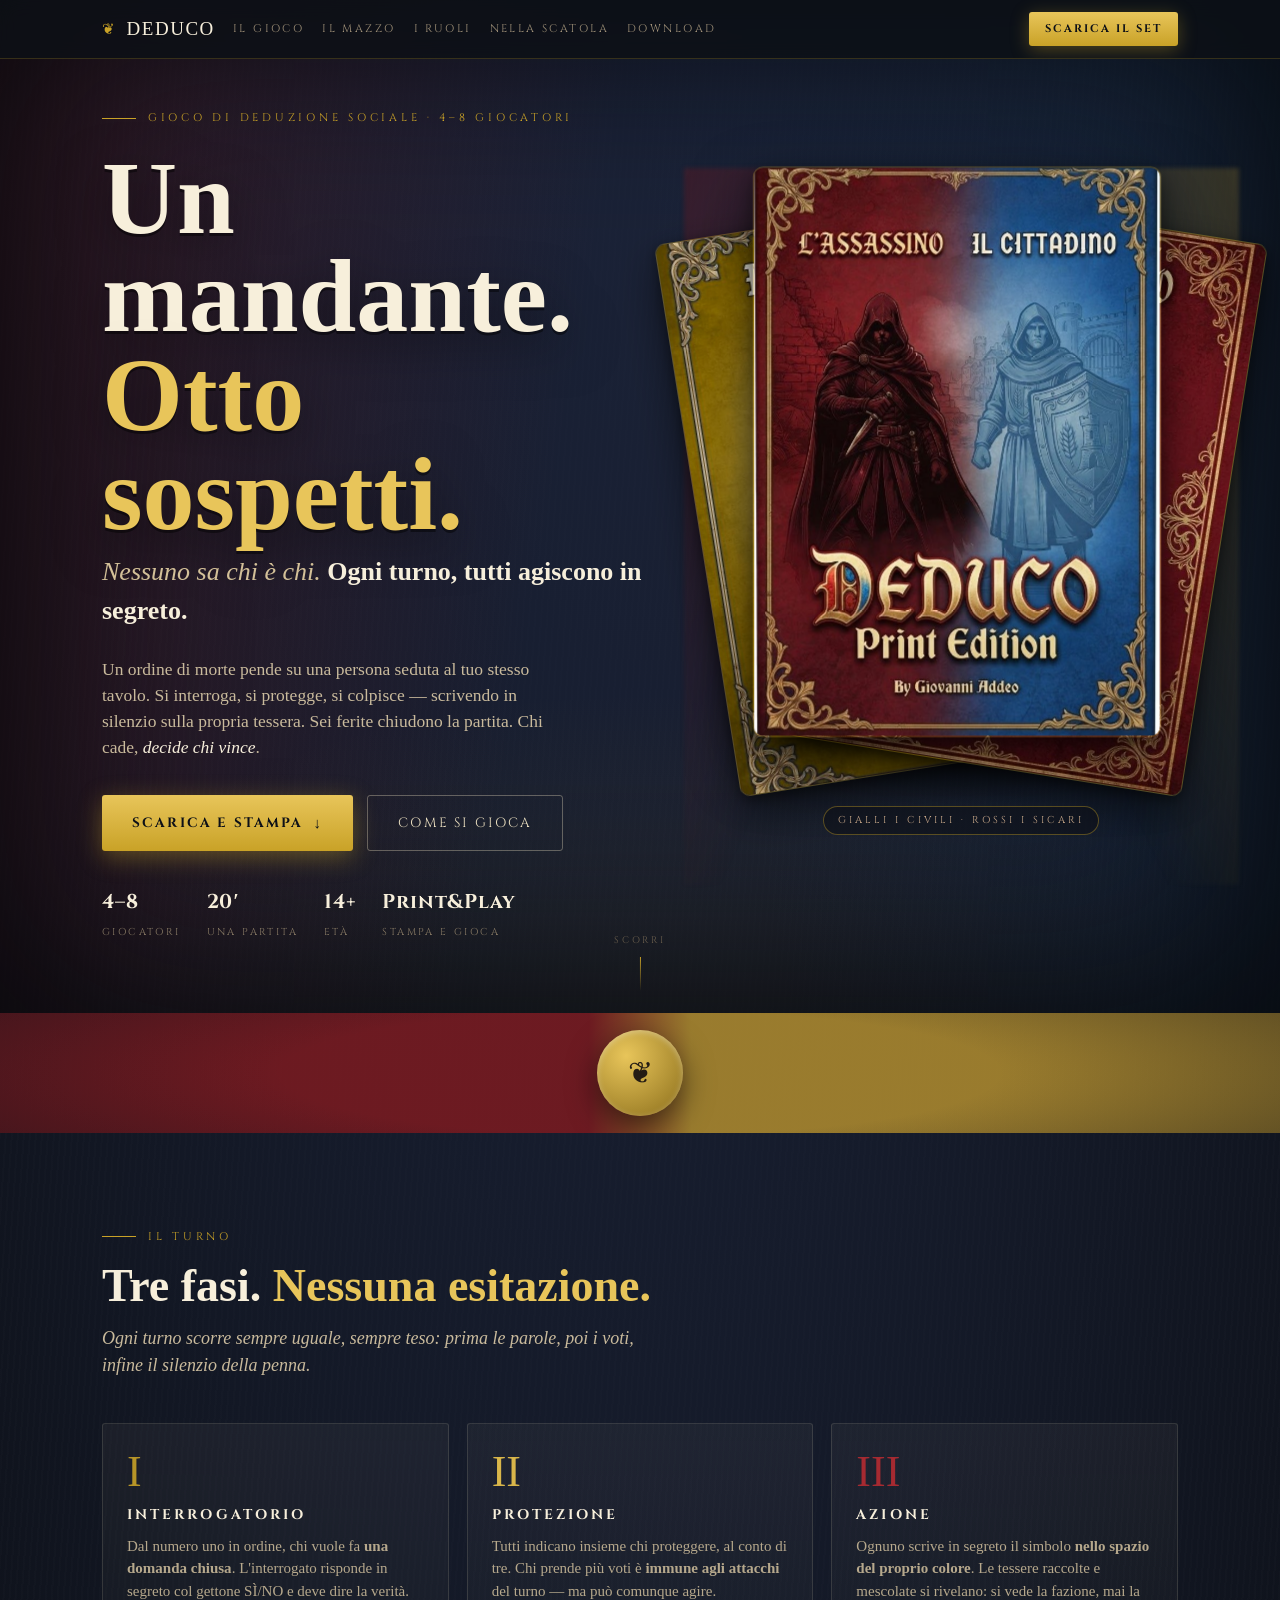
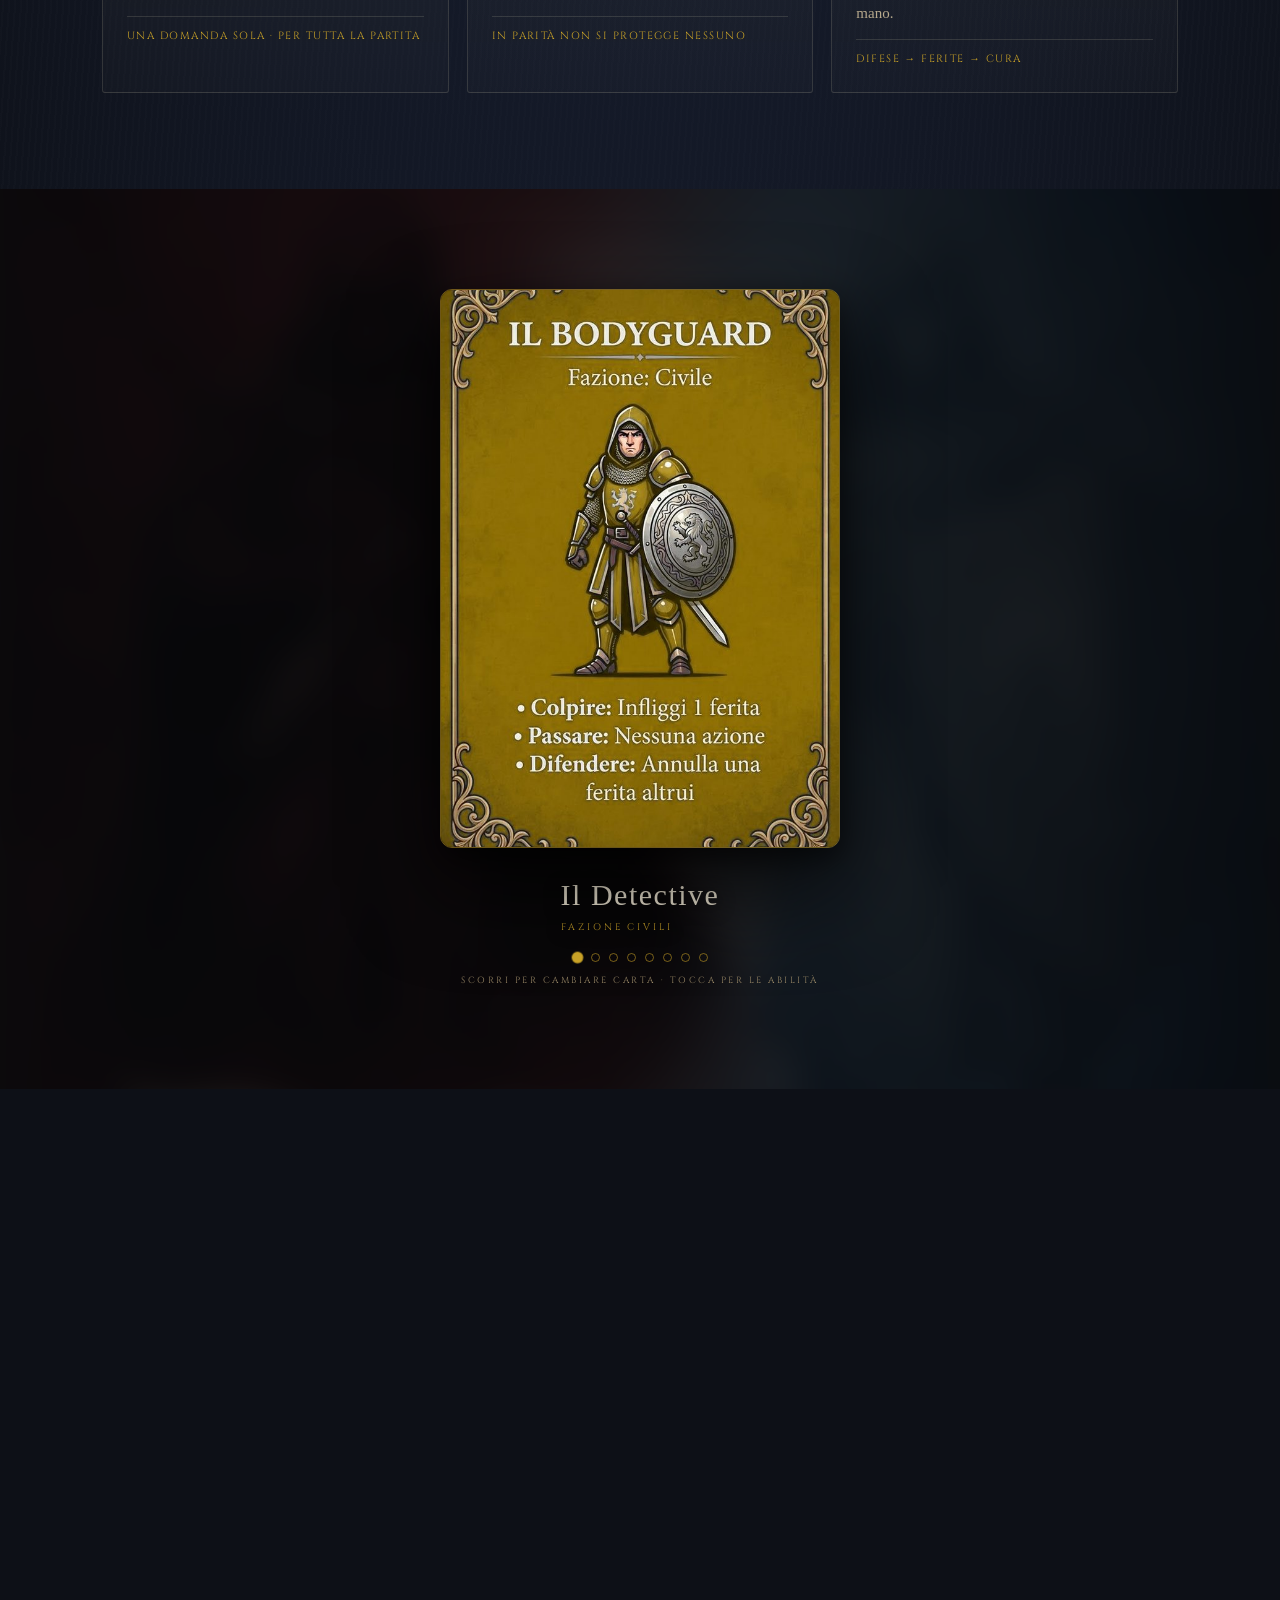
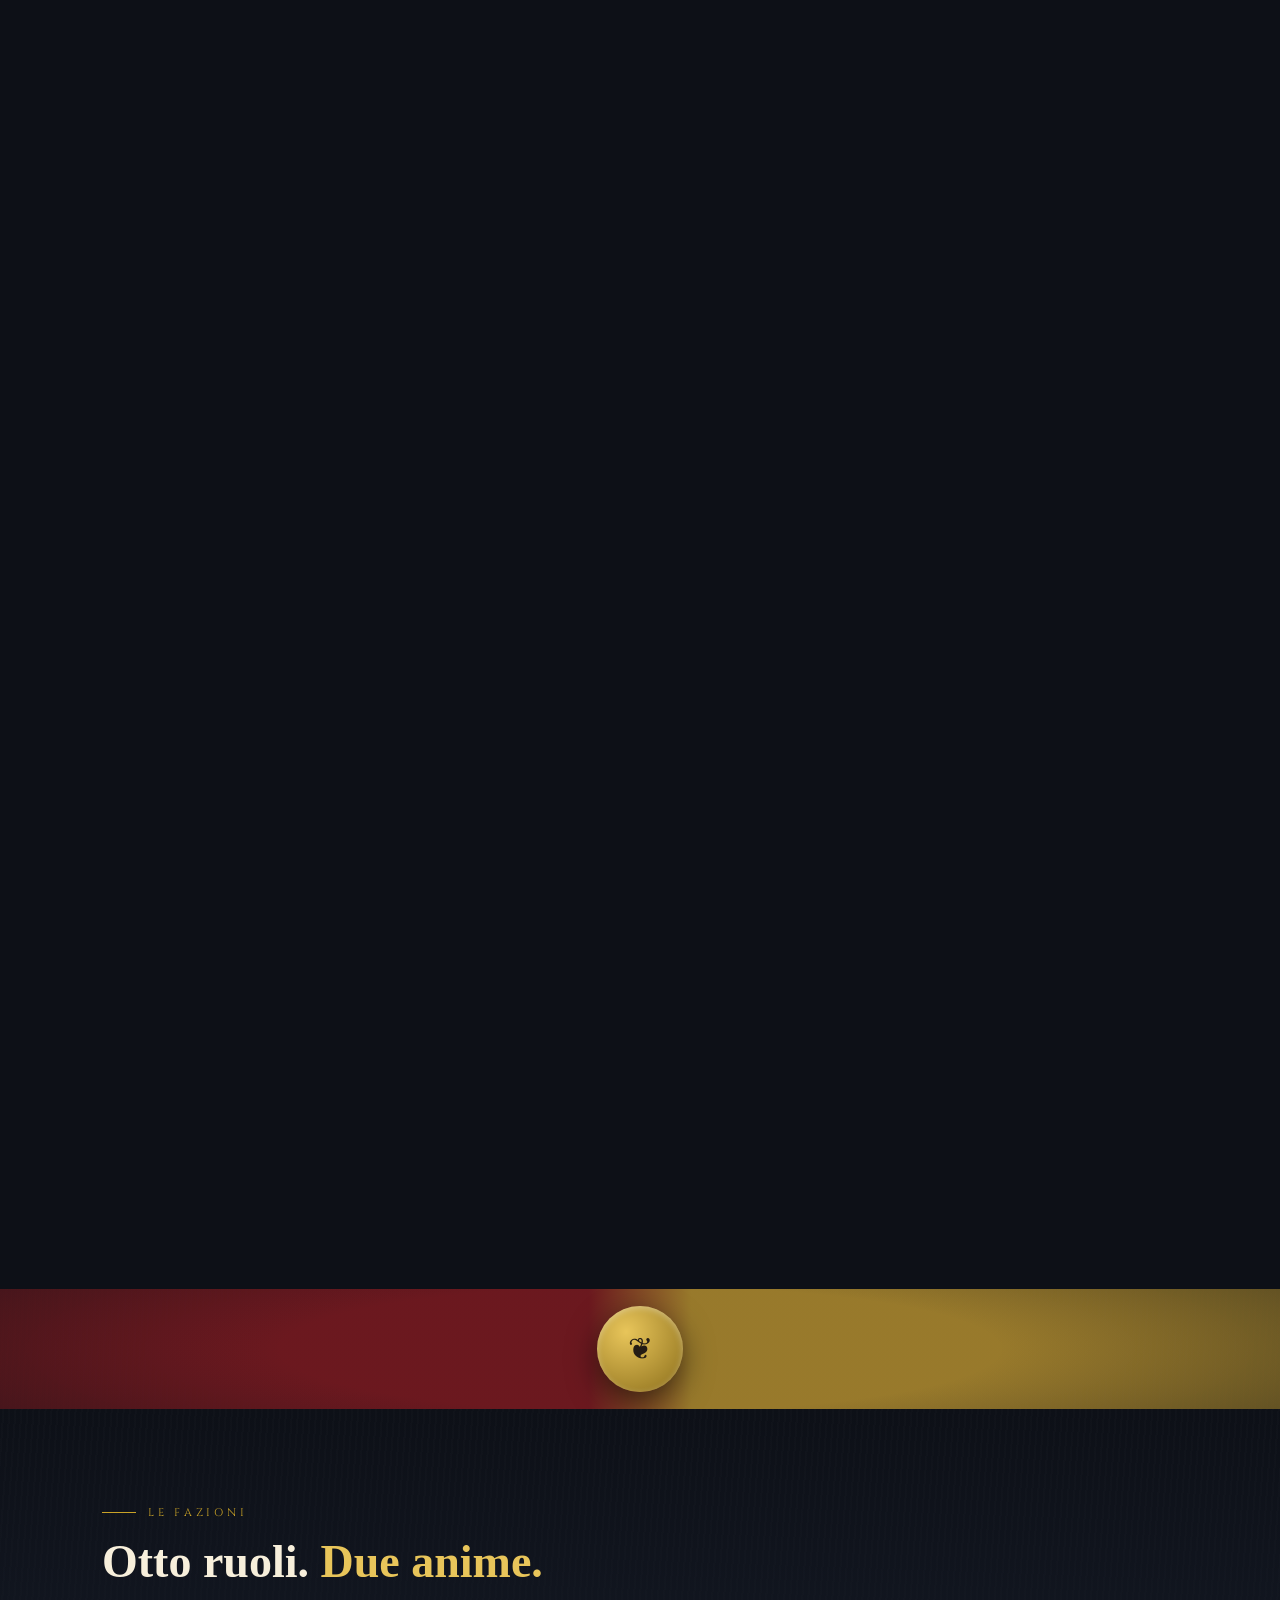
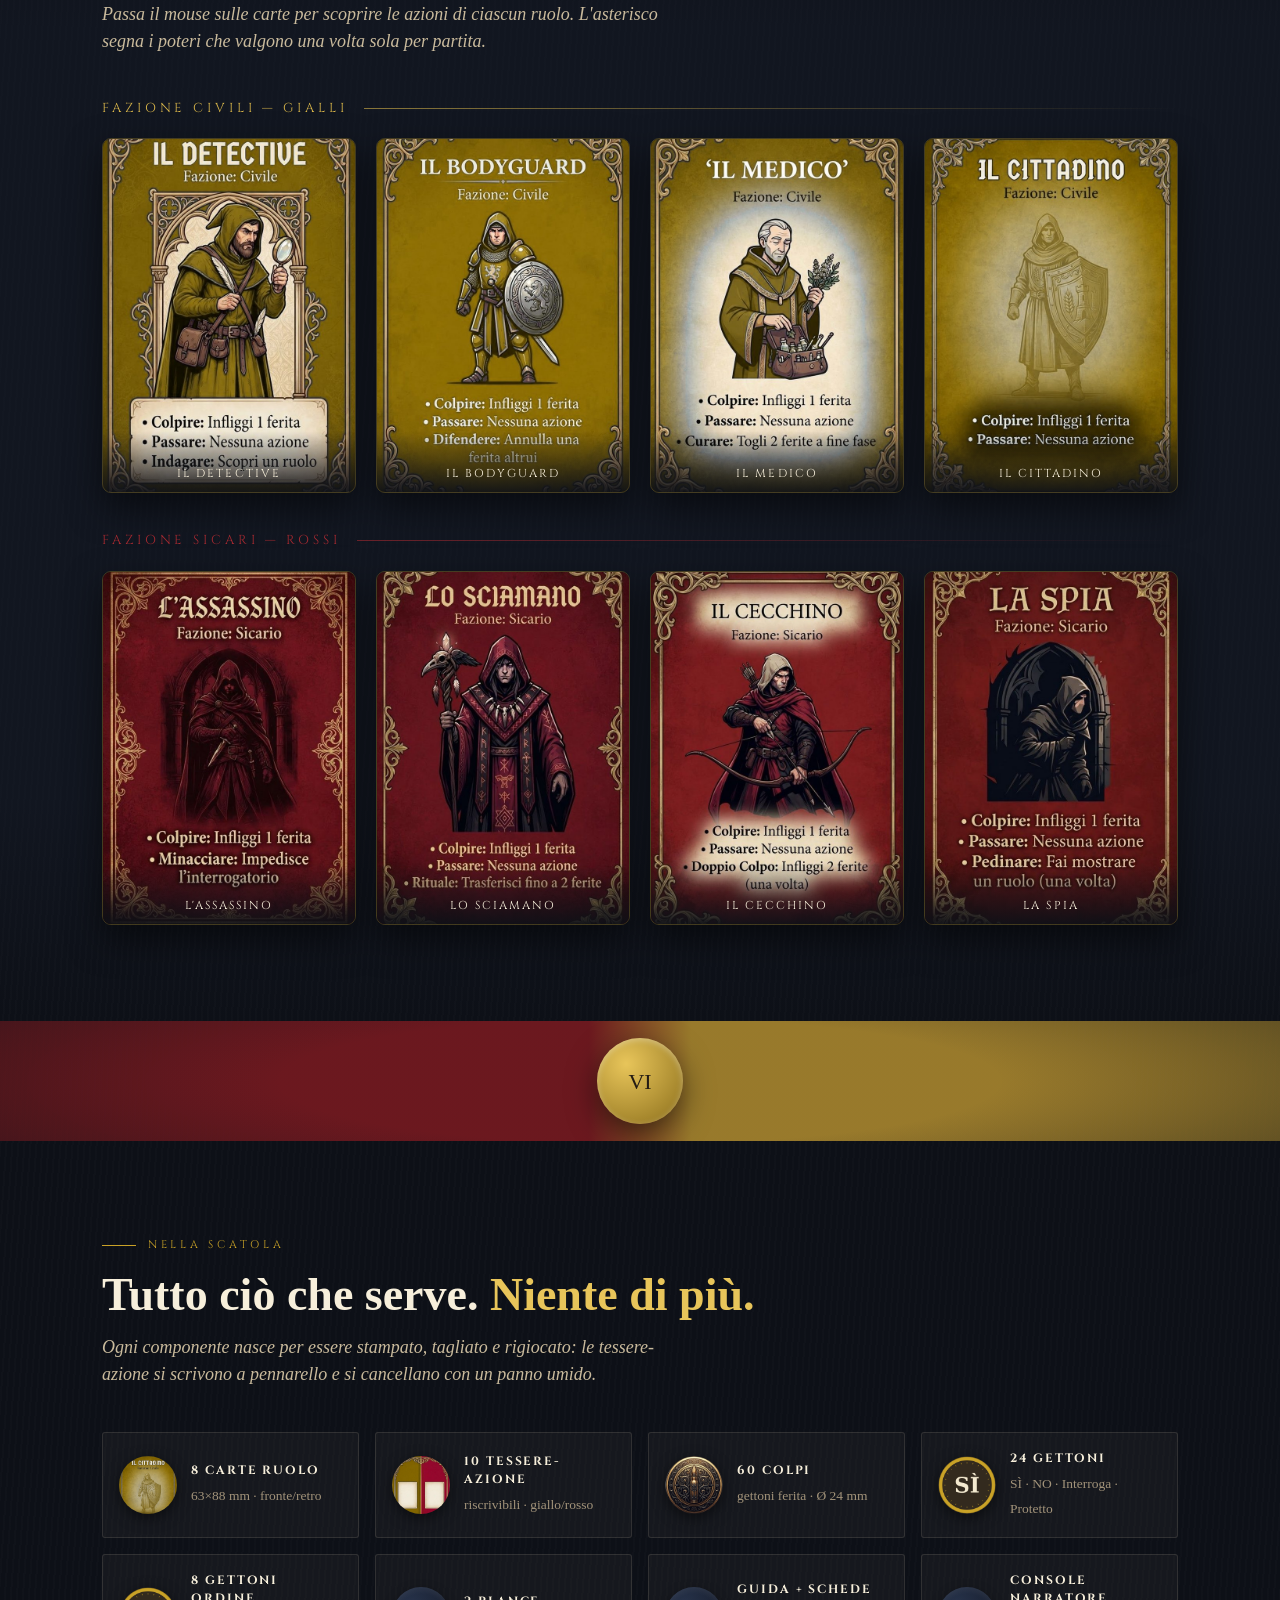
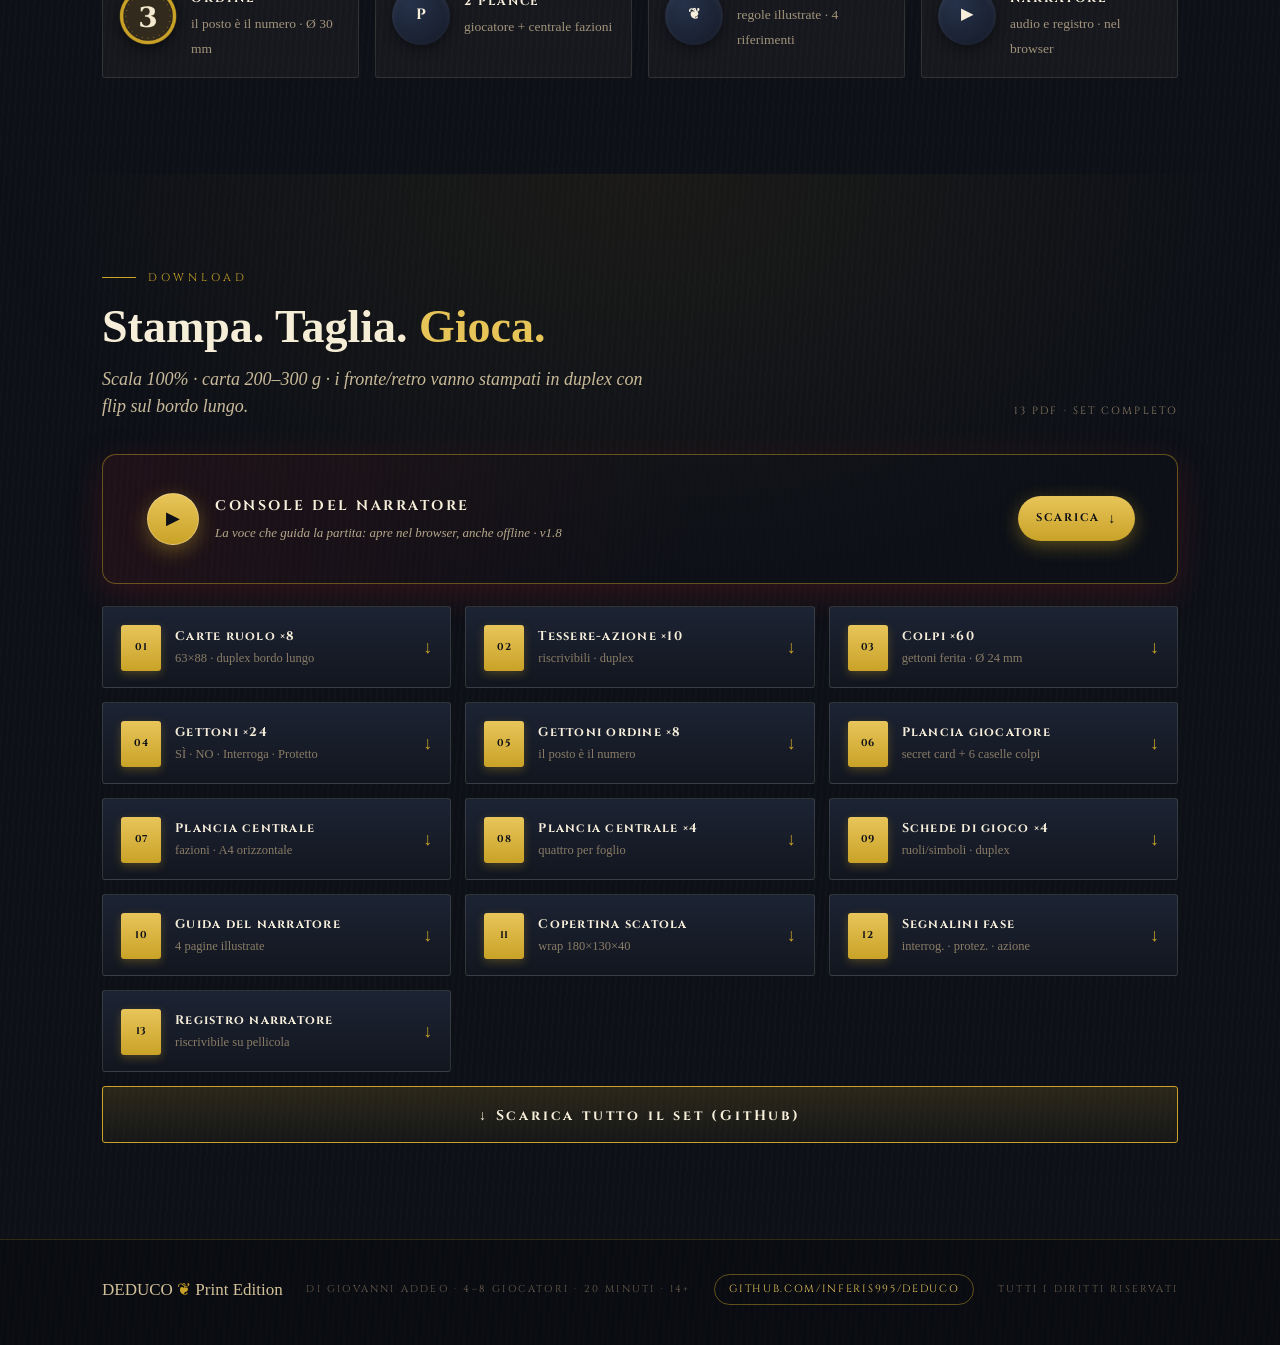
==== index.html @ bb7e4dda "Deploy: console download via ZIP" ====
<!DOCTYPE html>
<html lang="it">
<head>
<meta charset="utf-8">
<meta name="viewport" content="width=device-width, initial-scale=1, viewport-fit=cover">
<meta name="theme-color" content="#0D1017">
<title>DEDUCO — Un mandante. Otto sospetti. · Print &amp; Play</title>
<meta name="description" content="Gioco di deduzione sociale per 4–8 giocatori. Scarica, stampa, taglia, gioca. Print & Play completo: carte, gettoni, plance, guida e console del narratore.">
<link rel="preconnect" href="">

<style>
@import url('assets/fnt/fnt.css');

:root{
  --desk:#0D1017; --desk2:#161C29;
  --manila:#EBDFC0; --manila-hi:#F7EFDB; --manila-dim:#D3C098;
  --ink:#241C14; --ink-soft:#6A5B45;
  --gold:#C9A227; --gold-hi:#E8C55A; --gold-dim:#8a6d1a;
  --red:#A62A31; --red-dim:#761A20; --civ:#d9b64a; --civ-dim:#a8862e;
  --r:3px;
  --serif:"EB Garamond",Georgia,serif;
  --disp:"Cinzel Decorative",Georgia,serif;
  --caps:"Cinzel",Georgia,serif;
}
*{box-sizing:border-box;-webkit-tap-highlight-color:transparent}
html{scroll-behavior:smooth}
html,body{margin:0;padding:0}
body{
  background:
    radial-gradient(130% 90% at 50% -10%, #1E2740 0%, rgba(13,16,23,0) 60%),
    repeating-linear-gradient(94deg, rgba(255,255,255,.012) 0 2px, rgba(0,0,0,0) 2px 6px),
    var(--desk);
  color:var(--manila);
  font-family:var(--serif);
  font-size:17px; line-height:1.5;
  overflow-x:hidden;
}
.wrap{max-width:1120px;margin:0 auto;padding:0 22px}
::selection{background:var(--gold);color:#0a0a0a}

/* ============ TOP BAR ============ */
header{position:fixed;inset:0 0 auto 0;z-index:90;width:100%;overflow:hidden;background:rgba(13,16,23,.82);backdrop-filter:blur(10px);border-bottom:1px solid rgba(201,162,39,.22)}
.nav{display:flex;align-items:center;gap:18px;height:58px;max-width:1120px;margin:0 auto;padding:0 22px;flex-wrap:nowrap}
.logo{font-family:var(--disp);font-size:19px;color:var(--manila-hi);letter-spacing:.08em;display:flex;align-items:center;gap:10px}
.logo .fleur{color:var(--gold);font-size:15px}
.nav a{font-family:var(--caps);font-size:11px;letter-spacing:.22em;text-transform:uppercase;color:#A2937A;text-decoration:none;transition:color .2s}
.nav a:hover{color:var(--gold-hi)}
.nav .cta{margin-left:auto;flex:0 0 auto;white-space:nowrap;font-family:var(--caps);font-size:11px;letter-spacing:.18em;text-transform:uppercase;color:#0D1017;background:linear-gradient(180deg,var(--gold-hi),var(--gold));padding:9px 16px;border-radius:var(--r);text-decoration:none;font-weight:700;box-shadow:0 4px 18px rgba(201,162,39,.35);transition:transform .15s,box-shadow .2s}
.nav .cta:hover{transform:translateY(-1px);box-shadow:0 8px 26px rgba(201,162,39,.5)}
@media(max-width:760px){.nav a:not(.cta){display:none}}
@media(max-width:760px){
  .nav{gap:10px;padding:0 14px}
  .nav .logo{font-size:17px}
  .nav .cta{padding:8px 12px;font-size:10.5px;letter-spacing:.12em}
}
@media(max-width:520px){
  .wrap{padding:0 16px}
  .nav{padding:0 12px;gap:8px}
  section{padding:64px 0}
  .hero{padding-top:92px}
  .hero-meta{gap:18px}
  .comp-grid{gap:10px}
  .comp{padding:12px;gap:10px}
  .comp .ic{flex:0 0 46px;height:46px}
  .dl{padding:13px 12px;gap:10px}
  .dl .tag{flex-basis:34px;height:40px}
  .dl b{white-space:normal;font-size:11.5px}
  .fasi{gap:12px}
  .fase{padding:20px 18px}
  .cards{gap:10px}
  .pcard .nm{font-size:9.5px;letter-spacing:.12em;padding:26px 8px 8px}
  .fax{height:90px}
  .fax .seal{width:70px;height:70px;font-size:24px}
}

/* link mai viola/visti-diversi: uniformità totale */
a{-webkit-tap-highlight-color:transparent}
a:visited,a:active{color:inherit}
.btn:visited{color:#0D1017 !important}
.btn.gold:visited,.btn.gold:active{color:#0D1017 !important;background:linear-gradient(180deg,var(--gold),var(--gold-dim)) !important}
.btn.ghost:visited{color:var(--manila) !important}
.nav .cta:visited,.nav .cta:active{color:#0D1017 !important;background:linear-gradient(180deg,var(--gold-hi),var(--gold)) !important}
.btn:active{transform:translateY(1px) scale(.985)}
.dl:visited .tx b{color:var(--manila-hi)}
.dl-console-hero:visited .go{color:#0D1017 !important}
.dl-console-hero:active{transform:translateY(1px)}

/* ============ HERO ============ */
.hero{position:relative;min-height:100svh;display:grid;align-items:center;padding:110px 0 70px;overflow:hidden}
/* spartiacque rosso/blu come l'artwork */
.hero-bg{position:absolute;inset:0;z-index:0}
.hero-bg::before{content:"";position:absolute;inset:0;
  background:
    linear-gradient(100deg, rgba(118,26,32,.32) 0%, rgba(118,26,32,0) 44%),
    linear-gradient(260deg, rgba(27,58,92,.38) 0%, rgba(27,58,92,0) 46%),
    radial-gradient(90% 70% at 50% 110%, rgba(201,162,39,.10), rgba(0,0,0,0) 60%);}
/* vignetta pergamena bruciata */
.hero-bg::after{content:"";position:absolute;inset:0;box-shadow:inset 0 0 180px 40px rgba(5,7,10,.85)}
.hero-grid{position:relative;z-index:2;display:grid;grid-template-columns:1.15fr .85fr;gap:56px;align-items:center}
@media(max-width:900px){
  .hero-grid{grid-template-columns:1fr;gap:24px}
  /* mobile: carte IN CIMA con animazione d'ingresso, poi il testo pulito */
  .hero-art{order:-1;margin:-6px 0 6px;padding:0 16px}
  .hero-copy{order:0;text-align:left}
  .deck{width:min(250px,64vw);--fanA:9%;--rot:7deg}
  .kicker{margin-bottom:14px}
  h1{font-size:clamp(40px,11vw,60px);line-height:1.0;margin-bottom:10px}
  .hero-copy p.lead{font-size:15px;line-height:1.55;margin-bottom:18px;text-wrap:pretty}
  .hero-cta{gap:10px}
  .hero-cta .btn{padding:13px 18px;font-size:11.5px}
  .hero-meta{margin-top:18px;gap:10px}
  .hm{font-size:10px}
  .cap{margin-top:10px}
  .scroll-hint{display:none}
}

.kicker{font-family:var(--caps);font-size:11px;letter-spacing:.34em;text-transform:uppercase;color:var(--gold);display:flex;align-items:center;gap:12px;margin-bottom:22px}
.kicker::before{content:"";width:34px;height:1px;background:var(--gold)}
h1{font-family:var(--disp);font-weight:900;font-size:clamp(52px,8.5vw,104px);line-height:.95;margin:0 0 8px;color:var(--manila-hi);text-shadow:0 3px 0 rgba(0,0,0,.45), 0 14px 50px rgba(0,0,0,.5)}
h1 .dual{color:var(--gold-hi)}
.tagline{font-size:clamp(19px,2.4vw,26px);font-style:italic;color:var(--manila-dim);margin:0 0 26px}
.tagline b{color:var(--manila-hi);font-style:normal}
.hero-copy p.lead{font-size:17.5px;color:#C9BA9C;max-width:52ch;margin:0 0 34px}
.hero-copy p.lead em{color:var(--manila-hi)}

.hero-cta{display:flex;gap:14px;flex-wrap:wrap;align-items:center}
.btn{font-family:var(--caps);font-size:13.5px;letter-spacing:.16em;text-transform:uppercase;text-decoration:none;padding:17px 30px;border-radius:var(--r);display:inline-flex;align-items:center;gap:10px;transition:transform .15s,box-shadow .2s,background .2s}
.btn.gold{background:linear-gradient(180deg,var(--gold-hi),var(--gold));color:#0D1017;font-weight:700;box-shadow:0 6px 24px rgba(201,162,39,.4)}
.btn.gold:hover{transform:translateY(-2px);box-shadow:0 12px 34px rgba(201,162,39,.55)}
.btn.ghost{border:1px solid rgba(235,223,192,.35);color:var(--manila)}
.btn.ghost:hover{border-color:var(--gold);color:var(--gold-hi)}
.btn .ar{font-family:var(--serif);font-size:15px}

.hero-meta{display:flex;gap:26px;margin-top:36px;flex-wrap:wrap}
.hm{font-family:var(--caps)}
.hm b{display:block;font-size:20px;color:var(--manila-hi);letter-spacing:.04em}
.hm span{font-size:10px;letter-spacing:.24em;text-transform:uppercase;color:#8A7C66}

/* carta flottante hero */
.hero-art{position:relative;display:flex;flex-direction:column;align-items:center;justify-content:center}
.hero-art::before{content:"";position:absolute;inset:-8% -14%;
  background:
    linear-gradient(115deg, rgba(118,26,32,.34), transparent 42%),
    linear-gradient(245deg, rgba(168,134,46,.26), transparent 46%),
    radial-gradient(60% 55% at 50% 42%, rgba(201,162,39,.14), transparent 70%);
  filter:blur(2px);z-index:0}
/* ventaglio carte: spread ampio, tutte leggibili, ombre coerenti */
.deck{position:relative;width:min(400px,86vw);aspect-ratio:63/88;z-index:1;margin:0 auto;--fanA:16%;--rot:9deg}
.deck .card3d{position:absolute;top:0;left:0;width:100%;height:100%;border-radius:10px;overflow:hidden;border:1px solid rgba(201,162,39,.4);will-change:transform;
  box-shadow:0 18px 44px rgba(0,0,0,.55),0 4px 12px rgba(0,0,0,.4)}
.deck .card3d img{width:100%;height:100%;object-fit:cover;display:block}
/* tre carte sovrapposte con fan: la prima esce a sinistra, la terza a destra */
.deck{--fanA:16%;--rot:9deg}
.deck .c1{transform:rotate(calc(var(--rot)*-1)) translate(calc(var(--fanA)*-1),-3%);z-index:0}
.deck .c2{transform:rotate(var(--rot)) translate(var(--fanA),-3%);z-index:0}
.deck .c3{transform:translate(-1%,-8%) scale(1.02);z-index:3;box-shadow:0 26px 60px rgba(0,0,0,.6),0 8px 20px rgba(0,0,0,.45)}
.deck .glow{position:absolute;inset:-12%;z-index:1;background:radial-gradient(60% 50% at 50% 40%,rgba(201,162,39,.16),transparent 70%);pointer-events:none}
.cap{position:relative;z-index:4;font-family:var(--caps);font-size:10px;letter-spacing:.3em;text-transform:uppercase;color:#C9A98A;white-space:nowrap;text-align:center;margin-top:30px;background:rgba(13,16,23,.55);padding:6px 14px;border-radius:99px;border:1px solid rgba(201,162,39,.4)}
@media(max-width:900px){
  .cap{margin-top:16px;font-size:9px;letter-spacing:.2em;white-space:normal}
}
@media (prefers-reduced-motion: no-preference){
  /* ingresso cinematico: le carte si compongono */
  .deck .c1{animation:dealL .9s cubic-bezier(.2,.8,.25,1) both}
  .deck .c2{animation:dealR .9s cubic-bezier(.2,.8,.25,1) .12s both}
  .deck .c3{animation:dealC .9s cubic-bezier(.2,.8,.25,1) .24s both}
  @keyframes dealL{from{transform:rotate(-24deg) translate(-46%,6%) scale(.92);opacity:0}to{transform:rotate(calc(var(--rot)*-1)) translate(calc(var(--fanA)*-1),-3%);opacity:1}}
  @keyframes dealR{from{transform:rotate(24deg) translate(46%,6%) scale(.92);opacity:0}to{transform:rotate(var(--rot)) translate(var(--fanA),-3%);opacity:1}}
  @keyframes dealC{from{transform:translate(-16%,-20%) scale(.9);opacity:0}to{transform:translate(-1%,-8%) scale(1.02);opacity:1}}
  /* respiro lento e leggero del mazzo */
  .deck{animation:breathe 6.5s ease-in-out 1.2s infinite}
  @keyframes breathe{0%,100%{transform:translateY(0)}50%{transform:translateY(-7px)}}
  /* micro-parallasse al passaggio del mouse (desktop) */
  @media(hover:hover){
    .deck{transition:transform .3s ease}
    .hero-art:hover .deck{transform:translateY(-4px) rotate(-.6deg)}
  }
}
/* override mobile DOPO la base: fan più raccolto su schermi stretti */
@media(max-width:900px){
  .deck{width:min(230px,60vw)}
}

.scroll-hint{position:absolute;left:50%;bottom:22px;transform:translateX(-50%);z-index:3;font-family:var(--caps);font-size:9.5px;letter-spacing:.3em;text-transform:uppercase;color:#6B5F4E;display:flex;flex-direction:column;align-items:center;gap:8px;text-decoration:none}
@media(max-width:900px){.scroll-hint{display:none !important}}
.scroll-hint::after{content:"";width:1px;height:34px;background:linear-gradient(180deg,var(--gold),transparent);animation:drip 2.2s ease-in-out infinite}
@keyframes drip{0%{transform:scaleY(0);transform-origin:top}45%{transform:scaleY(1);transform-origin:top}55%{transform:scaleY(1);transform-origin:bottom}100%{transform:scaleY(0);transform-origin:bottom}}

/* ============ FASCE FRAZIONE (divider) ============ */
.fax{position:relative;height:120px;overflow:hidden;display:flex;align-items:center;justify-content:center}
.fax::before{content:"";position:absolute;inset:0;
  background:linear-gradient(90deg,var(--red-dim) 0%,var(--red-dim) 46%,var(--civ-dim) 54%,var(--civ-dim) 100%);opacity:.9}
.fax::after{content:"";position:absolute;inset:0;background:radial-gradient(70% 130% at 50% 50%,transparent 40%,rgba(13,16,23,.55) 100%)}
.fax .seal{position:relative;z-index:1;width:86px;height:86px;border-radius:50%;background:radial-gradient(circle at 34% 30%,#E8C55A,#8a6d1a);display:grid;place-items:center;box-shadow:0 10px 30px rgba(0,0,0,.55), inset 0 2px 6px rgba(255,255,255,.35);font-family:var(--disp);font-size:30px;color:#241C14}

/* ============ IL MAZZO — scroll film (sticky) ============ */
#mazzo{position:relative;isolation:isolate;background:var(--desk);overflow-x:clip}

/* COPERTINA in alto — cover del mazzo */
.mz-head{padding:120px 0 40px;background:
  radial-gradient(120% 90% at 50% 0, #1E2740 0%, rgba(13,16,23,0) 60%), var(--desk)}
.mz-headgrid{display:grid;grid-template-columns:1.2fr .8fr;gap:52px;align-items:center}
@media(max-width:900px){.mz-headgrid{grid-template-columns:1fr;gap:26px;padding-top:0}}
.mz-cover{position:relative;width:min(300px,66vw);margin:0 auto}
.mz-cover img{width:100%;display:block;border-radius:10px;border:1px solid rgba(201,162,39,.5);
  box-shadow:0 30px 70px rgba(0,0,0,.6),0 8px 20px rgba(0,0,0,.45)}
.mz-cover::after{content:"";position:absolute;inset:-10%;background:radial-gradient(60% 55% at 50% 45%,rgba(201,162,39,.16),transparent 70%);z-index:-1}
.mz-caplabel{position:absolute;left:50%;bottom:-30px;transform:translateX(-50%);
  font-family:var(--caps);font-size:9px;letter-spacing:.28em;text-transform:uppercase;color:#9b8a68;white-space:nowrap}

/* VISUALIZZATORE (stile Métiq): sezione alta ~300vh, sticky in testa si appiccica subito,
   le 8 carte scorrono in 200vh = niente scroll blu sprecato */
.mz-viewer{position:relative;height:300vh}
.dfsticky{position:sticky;top:0;height:100svh;display:flex;align-items:center;justify-content:center;overflow:hidden;
  background:var(--desk)}
/* sfondo copertina sfocato dietro le carte */
.df-bg{position:absolute;inset:0;z-index:0;background-image:url('assets/cover-trim.jpg');
  background-size:cover;background-position:center 42%;filter:saturate(.85) brightness(.5) blur(16px);
  transform:scale(1.12);will-change:transform;pointer-events:none}
.df-bg::after{content:"";position:absolute;inset:0;
  background:linear-gradient(90deg,rgba(13,16,23,.9),rgba(13,16,23,.55),rgba(13,16,23,.9))}
.dfgrid{position:relative;z-index:2;display:grid;place-items:center;width:100%}

/* carta GRANDE, proporzioni cinematiche */
.df-cardwrap{position:relative;display:flex;flex-direction:column;align-items:center;gap:18px}
.df-card{position:relative;width:min(400px,72vw);aspect-ratio:63/88;border-radius:12px;overflow:hidden;cursor:pointer;
  border:1px solid rgba(201,162,39,.5);box-shadow:0 40px 90px rgba(0,0,0,.7),0 10px 26px rgba(0,0,0,.5);
  transition:transform .35s cubic-bezier(.2,.8,.25,1);will-change:transform}
.df-card:active{transform:scale(.985)}
.df-card img{width:100%;height:100%;object-fit:cover;display:block}
.df-card .flip{position:absolute;inset:0;background:linear-gradient(180deg,rgba(13,16,23,.88),rgba(13,16,23,.96));
  display:flex;flex-direction:column;justify-content:center;align-items:center;gap:9px;padding:24px;text-align:center;
  opacity:0;transform:rotateY(12deg);transition:opacity .3s ease,transform .3s ease;pointer-events:none}
.df-card.aperta .flip{opacity:1;transform:none;pointer-events:auto}
.df-card .flip b{font-family:var(--caps);font-size:15px;letter-spacing:.2em;text-transform:uppercase;color:var(--manila-hi)}
.df-card .flip span{font-size:16px;color:#C9BA9C;max-width:32ch}
.df-card .flip code{font-family:ui-monospace,Menlo,monospace;font-size:14px;color:var(--gold-hi);background:rgba(201,162,39,.14);padding:2px 9px;border-radius:3px}
.df-card .flip .fx{margin-top:6px;font-family:var(--caps);font-size:9.5px;letter-spacing:.26em;text-transform:uppercase;color:#8A7C66}
.df-card .flip .fx2{font-style:italic;color:#B6A88C}

/* progress: nome + dots */
.df-info{display:flex;flex-direction:column;align-items:center;gap:12px;margin-top:6px}
.df-nome{font-family:var(--disp);font-size:clamp(23px,3vw,30px);color:var(--manila-hi);letter-spacing:.05em;min-height:1.3em;text-shadow:0 3px 18px rgba(0,0,0,.7)}
.df-nome small{display:block;font-family:var(--caps);font-size:9.5px;letter-spacing:.3em;text-transform:uppercase;color:var(--gold);margin-top:4px}
.df-dots{display:flex;gap:9px;justify-content:center;margin-top:6px}
.df-dots i{width:9px;height:9px;border-radius:50%;border:1px solid rgba(201,162,39,.6);transition:background .25s,transform .25s;cursor:pointer}
.df-dots i.on{background:var(--gold);transform:scale(1.3)}
.df-hint{font-family:var(--caps);font-size:9px;letter-spacing:.28em;text-transform:uppercase;color:#9b8a68}
@media(max-width:900px){.df-hint{display:none}}

/* cambio carta — dissolvenza morbida */
.df-card.swap{animation:cardIn .5s ease both}
@keyframes cardIn{from{opacity:.25;transform:translateY(10px) scale(.97)}to{opacity:1;transform:none}}
@media (prefers-reduced-motion: reduce){.df-card.swap{animation:none}}

/* ============ SEZIONI GENERICHE ============ */
section{padding:96px 0}
.eyebrow{font-family:var(--caps);font-size:11px;letter-spacing:.34em;text-transform:uppercase;color:var(--gold);display:flex;align-items:center;gap:12px;margin-bottom:16px}
.eyebrow::before{content:"";width:34px;height:1px;background:var(--gold)}
h2{font-family:var(--disp);font-weight:700;font-size:clamp(30px,4.4vw,46px);line-height:1.08;margin:0 0 14px;color:var(--manila-hi)}
h2 em{font-style:normal;color:var(--gold-hi)}
.sub{font-size:18px;color:#C9BA9C;max-width:62ch;margin:0 0 44px;font-style:italic}

/* ============ COME SI GIOCA (fasi) ============ */
.fasi{display:grid;grid-template-columns:repeat(3,1fr);gap:18px}
@media(max-width:860px){.fasi{grid-template-columns:1fr}}
.fase{position:relative;background:linear-gradient(180deg,rgba(235,223,192,.05),rgba(235,223,192,.02));border:1px solid rgba(235,223,192,.14);border-radius:var(--r);padding:26px 24px 24px;transition:transform .2s,border-color .2s}
.fase:hover{transform:translateY(-4px);border-color:rgba(201,162,39,.5)}
.fase .num{font-family:var(--disp);font-size:44px;color:rgba(201,162,39,.9);line-height:1;margin-bottom:10px}
.fase h3{font-family:var(--caps);font-size:14px;letter-spacing:.22em;text-transform:uppercase;color:var(--manila-hi);margin:0 0 10px}
.fase p{margin:0;font-size:15px;color:#B6A88C}
.fase .law{margin-top:14px;padding-top:12px;border-top:1px solid rgba(235,223,192,.14);font-family:var(--caps);font-size:10.5px;letter-spacing:.14em;text-transform:uppercase;color:var(--gold)}
.fase.red .num{color:var(--red)}
.fase.civ .num{color:var(--civ)}

/* ============ I RUOLI (galleria carte) ============ */
#ruoli{background:linear-gradient(180deg,transparent,rgba(22,28,41,.5) 18%,rgba(22,28,41,.5) 82%,transparent)}
.fac-line{display:flex;align-items:center;gap:16px;margin:38px 0 20px}
.fac-line .fn{font-family:var(--caps);font-size:13px;letter-spacing:.3em;text-transform:uppercase}
.fac-line.civili .fn{color:var(--civ)}
.fac-line.sicari .fn{color:var(--red)}
.fac-line::after{content:"";flex:1;height:1px;background:linear-gradient(90deg,currentColor,transparent)}
.fac-line.civili::after{background:linear-gradient(90deg,rgba(217,182,74,.6),transparent)}
.fac-line.sicari::after{background:linear-gradient(90deg,rgba(166,42,49,.6),transparent)}

.cards{display:grid;grid-template-columns:repeat(4,1fr);gap:20px}
@media(max-width:980px){.cards{grid-template-columns:repeat(2,1fr)}}
@media(max-width:520px){.cards{grid-template-columns:repeat(2,1fr);gap:12px}}
.pcard{position:relative;border-radius:9px;overflow:hidden;aspect-ratio:63/88;box-shadow:0 14px 34px rgba(0,0,0,.5);border:1px solid rgba(201,162,39,.28);transform-style:preserve-3d;transition:transform .25s ease,box-shadow .25s ease}
.pcard img{width:100%;height:100%;object-fit:cover;display:block;transition:transform .4s ease}
.pcard:hover{transform:translateY(-8px) rotate(-1.2deg) scale(1.02);box-shadow:0 26px 60px rgba(0,0,0,.65),0 0 0 1px var(--gold)}
.pcard:hover img{transform:scale(1.06)}
.pcard .nm{position:absolute;left:0;right:0;bottom:0;padding:34px 12px 10px;background:linear-gradient(180deg,transparent,rgba(13,16,23,.92));font-family:var(--caps);font-size:11.5px;letter-spacing:.18em;text-transform:uppercase;color:var(--manila-hi);text-align:center}
.pcard .acts{position:absolute;inset:0;background:rgba(13,16,23,.93);opacity:0;transition:opacity .25s;display:flex;flex-direction:column;justify-content:center;align-items:center;gap:6px;padding:14px;text-align:center}
.pcard:hover .acts,.pcard:focus-within .acts{opacity:1}
.pcard .acts b{font-family:var(--caps);font-size:12px;letter-spacing:.2em;color:var(--manila-hi)}
.pcard .acts span{font-size:13.5px;color:#B6A88C}
.pcard .acts code{font-family:ui-monospace,Menlo,monospace;font-size:12px;color:var(--gold-hi);background:rgba(201,162,39,.12);padding:1px 7px;border-radius:3px}

/* ============ COMPONENTI (tutti i pezzi) ============ */
.comp-grid{display:grid;grid-template-columns:repeat(4,1fr);gap:16px}
@media(max-width:980px){.comp-grid{grid-template-columns:repeat(2,1fr)}}
@media(max-width:520px){.comp-grid{grid-template-columns:1fr}}
.comp{display:flex;gap:14px;align-items:center;background:rgba(235,223,192,.04);border:1px solid rgba(235,223,192,.12);border-radius:var(--r);padding:16px}
.comp .ic{flex:0 0 58px;height:58px;border-radius:50%;background:radial-gradient(circle at 32% 28%,#26324a,#141926);display:grid;place-items:center;font-family:var(--caps);font-weight:700;color:var(--manila-hi);box-shadow:inset 0 2px 6px rgba(255,255,255,.08),0 4px 12px rgba(0,0,0,.4);font-size:15px}
.comp .ic.img{overflow:hidden;background:none;box-shadow:0 4px 14px rgba(0,0,0,.5)}
.comp .ic.img img{width:100%;height:100%;object-fit:cover}
.comp b{display:block;font-family:var(--caps);font-size:12px;letter-spacing:.16em;text-transform:uppercase;color:var(--manila-hi);margin-bottom:3px}
.comp span{font-size:13.5px;color:#A2937A}

/* ============ DOWNLOAD ============ */
#download{position:relative}
#download::before{content:"";position:absolute;inset:0;background:radial-gradient(80% 60% at 50% 0,rgba(201,162,39,.07),transparent 65%)}
.dl-hero{display:grid;grid-template-columns:1fr auto;gap:28px;align-items:end;margin-bottom:34px}
@media(max-width:760px){.dl-hero{grid-template-columns:1fr}}
.dl-note{font-family:var(--caps);font-size:10.5px;letter-spacing:.2em;text-transform:uppercase;color:#8A7C66;text-align:right}
@media(max-width:760px){.dl-note{text-align:left}}

/* console in evidenza */
.dl-console-hero{display:flex;align-items:center;gap:18px;background:linear-gradient(180deg,rgba(166,42,49,.28),rgba(118,26,32,.16));border:1.5px solid var(--red);border-radius:var(--r);padding:18px 22px;margin:0 0 22px;text-decoration:none;transition:transform .18s,box-shadow .25s,border-color .2s;box-shadow:0 10px 34px rgba(118,26,32,.35)}
.dl-console-hero:hover{transform:translateY(-3px);border-color:#c74a45;box-shadow:0 18px 48px rgba(118,26,32,.5)}
.dl-console-hero .playbtn{flex:0 0 58px;height:58px;border-radius:50%;display:grid;place-items:center;font-size:19px;color:#FBEDD8;background:radial-gradient(circle at 34% 28%,#c74a45,var(--red-dim));box-shadow:inset 0 2px 6px rgba(255,255,255,.25),0 6px 18px rgba(0,0,0,.5);border:1px solid rgba(251,237,216,.35)}
.dl-console-hero .tx{flex:1;min-width:0}
.dl-console-hero .tx b{display:block;font-family:var(--disp);font-size:19px;color:var(--manila-hi);letter-spacing:.04em}
.dl-console-hero .tx span{display:block;font-size:14px;color:#C9A98A;margin-top:3px;font-style:italic}
.dl-console-hero .go{flex:0 0 auto;font-family:var(--caps);font-size:12px;font-weight:700;letter-spacing:.18em;text-transform:uppercase;color:#0D1017;background:linear-gradient(180deg,var(--gold-hi),var(--gold));padding:12px 20px;border-radius:var(--r);display:inline-flex;align-items:center;gap:8px;box-shadow:0 5px 18px rgba(201,162,39,.4)}
.dl-console-hero .go .ar{font-family:var(--serif);font-size:14px}
@media(max-width:640px){
  .dl-console-hero{gap:12px;padding:14px}
  .dl-console-hero .playbtn{flex-basis:46px;height:46px;font-size:15px}
  .dl-console-hero .tx b{font-size:15.5px}
  .dl-console-hero .tx span{font-size:12px}
  .dl-console-hero .go{padding:10px 14px;font-size:10.5px}
}

.dl-grid{display:grid;grid-template-columns:repeat(3,1fr);gap:14px}
@media(max-width:980px){.dl-grid{grid-template-columns:repeat(2,1fr)}}
@media(max-width:620px){.dl-grid{grid-template-columns:1fr}}
.dl{position:relative;display:flex;align-items:center;gap:14px;background:linear-gradient(180deg,#1C2333,#12161F);border:1px solid rgba(235,223,192,.14);border-radius:var(--r);padding:16px 18px;text-decoration:none;transition:transform .15s,border-color .2s,box-shadow .2s}
.dl:hover{transform:translateY(-3px);border-color:var(--gold);box-shadow:0 14px 34px rgba(0,0,0,.5)}
.dl .tag{flex:0 0 40px;height:46px;display:grid;place-items:center;font-family:var(--caps);font-size:10px;font-weight:700;letter-spacing:.05em;color:#0D1017;background:linear-gradient(180deg,var(--gold-hi),var(--gold));border-radius:3px;box-shadow:0 3px 10px rgba(201,162,39,.3)}
.dl .tx{min-width:0}
.dl b{display:block;font-family:var(--caps);font-size:12.5px;letter-spacing:.1em;color:var(--manila-hi);white-space:nowrap;overflow:hidden;text-overflow:ellipsis}
.dl span{font-size:12.5px;color:#8A7C66;display:block;margin-top:2px}
.dl .dmar{margin-left:auto;color:var(--gold);font-size:18px;font-family:var(--serif);flex:0 0 auto}
.dl.total{grid-column:1/-1;justify-content:center;background:linear-gradient(180deg,rgba(201,162,39,.16),rgba(201,162,39,.05));border-color:var(--gold)}
.dl.total b{font-size:14px;letter-spacing:.2em}
.dl.console{border-color:rgba(166,42,49,.5)}
.dl.console .tag{background:linear-gradient(180deg,#c74a45,var(--red));color:#FBEDD8}

/* ============ FOOTER ============ */
footer{border-top:1px solid rgba(201,162,39,.2);padding:34px 0 40px;background:rgba(9,11,16,.6)}
.fgrid{display:flex;justify-content:space-between;align-items:center;gap:18px;flex-wrap:wrap}
.fbrand{font-family:var(--disp);font-size:17px;color:var(--manila-dim)}
.fbrand span{color:var(--gold)}
.fgit{font-family:var(--caps);font-size:10.5px;letter-spacing:.16em;text-transform:uppercase;color:var(--gold-hi);text-decoration:none;padding:7px 14px;border:1px solid rgba(201,162,39,.45);border-radius:99px;transition:background .2s,color .2s;white-space:nowrap}
.fgit:hover{background:rgba(201,162,39,.14);color:var(--manila-hi)}
.fmeta{font-family:var(--caps);font-size:10px;letter-spacing:.22em;text-transform:uppercase;color:#6B5F4E}

/* reveal on scroll */
.rv{opacity:0;transform:translateY(26px);transition:opacity .7s ease,transform .7s ease}
.rv.in{opacity:1;transform:none}
@media (prefers-reduced-motion: reduce){.rv{opacity:1;transform:none;transition:none}}
</style>
</head>
<body>

<header>
  <nav class="nav">
    <div class="logo"><span class="fleur">❦</span>DEDUCO</div>
    <a href="#gioco">Il gioco</a>
    <a href="#mazzo">Il mazzo</a>
    <a href="#ruoli">I ruoli</a>
    <a href="#scatola">Nella scatola</a>
    <a href="#download">Download</a>
    <a class="cta" href="#download">Scarica il set</a>
  </nav>
</header>

<!-- ============ HERO ============ -->
<section class="hero" id="top">
  <div class="hero-bg"></div>
  <div class="wrap hero-grid">
    <div class="hero-copy">
      <div class="kicker">Gioco di deduzione sociale · 4–8 giocatori</div>
      <h1>Un mandante.<br><span class="dual">Otto sospetti.</span></h1>
      <p class="tagline">Nessuno sa chi è chi. <b>Ogni turno, tutti agiscono in segreto.</b></p>
      <p class="lead">Un ordine di morte pende su una persona seduta al tuo stesso tavolo. Si interroga, si protegge, si colpisce — scrivendo in silenzio sulla propria tessera. Sei ferite chiudono la partita. Chi cade, <em>decide chi vince</em>.</p>
      <div class="hero-cta">
        <a class="btn gold" href="#download">Scarica e stampa <span class="ar">↓</span></a>
        <a class="btn ghost" href="#gioco">Come si gioca</a>
      </div>
      <div class="hero-meta">
        <div class="hm"><b>4–8</b><span>giocatori</span></div>
        <div class="hm"><b>20′</b><span>una partita</span></div>
        <div class="hm"><b>14+</b><span>età</span></div>
        <div class="hm"><b>Print&amp;Play</b><span>stampa e gioca</span></div>
      </div>
    </div>
    <div class="hero-art">
      <div class="deck">
        <div class="card3d c1"><img src="assets/cards/cittadino.jpg" alt="Il Cittadino" loading="eager"></div>
        <div class="card3d c2"><img src="assets/cards/assassino.jpg" alt="L'Assassino" loading="eager"></div>
        <div class="card3d c3"><img src="assets/cover-trim.jpg" alt="Copertina Deduco" loading="eager"></div>
        <div class="glow"></div>
      </div>
      <div class="cap">gialli i civili · rossi i sicari</div>
    </div>
  </div>
  <a class="scroll-hint" href="#gioco">scorri</a>
</section>

<div class="fax"><div class="seal">❦</div></div>

<!-- ============ COME SI GIOCA ============ -->
<section id="gioco">
  <div class="wrap">
    <div class="eyebrow rv">Il turno</div>
    <h2 class="rv">Tre fasi. <em>Nessuna esitazione.</em></h2>
    <p class="sub rv">Ogni turno scorre sempre uguale, sempre teso: prima le parole, poi i voti, infine il silenzio della penna.</p>
    <div class="fasi">
      <div class="fase rv">
        <div class="num">I</div>
        <h3>Interrogatorio</h3>
        <p>Dal numero uno in ordine, chi vuole fa <b>una domanda chiusa</b>. L'interrogato risponde in segreto col gettone SÌ/NO e deve dire la verità.</p>
        <div class="law">Una domanda sola · per tutta la partita</div>
      </div>
      <div class="fase civ rv">
        <div class="num">II</div>
        <h3>Protezione</h3>
        <p>Tutti indicano insieme chi proteggere, al conto di tre. Chi prende più voti è <b>immune agli attacchi</b> del turno — ma può comunque agire.</p>
        <div class="law">In parità non si protegge nessuno</div>
      </div>
      <div class="fase red rv">
        <div class="num">III</div>
        <h3>Azione</h3>
        <p>Ognuno scrive in segreto il simbolo <b>nello spazio del proprio colore</b>. Le tessere raccolte e mescolate si rivelano: si vede la fazione, mai la mano.</p>
        <div class="law">Difese → ferite → cura</div>
      </div>
    </div>
  </div>
</section>

<!-- ============ IL MAZZO (scroll film) ============ -->
<section id="mazzo" style="padding:0">
  <div class="mz-viewer" id="mzViewer">
    <div class="dfsticky">
      <div class="df-bg"></div>
      <div class="wrap dfgrid">
        <div class="df-cardwrap">
          <div class="df-card" id="dfCard" role="button" tabindex="0" aria-label="Carta corrente, tocca per le abilità">
            <img id="dfImg" src="assets/cards/detective.jpg" alt="">
            <div class="flip" id="dfFlip"></div>
          </div>
          <div class="df-info">
            <div class="df-nome" id="dfNome">Il Detective<small>fazione civili</small></div>
            <div class="df-dots" id="dfDots"></div>
            <div class="df-hint">scorri per cambiare carta · tocca per le abilità</div>
          </div>
        </div>
      </div>
    </div>
  </div>
</section>

<div class="fax"><div class="seal">❦</div></div>

<!-- ============ RUOLI ============ -->
<section id="ruoli">
  <div class="wrap">
    <div class="eyebrow rv">Le fazioni</div>
    <h2 class="rv">Otto ruoli. <em>Due anime.</em></h2>
    <p class="sub rv">Passa il mouse sulle carte per scoprire le azioni di ciascun ruolo. L'asterisco segna i poteri che valgono una volta sola per partita.</p>

    <div class="fac-line civili rv"><span class="fn">Fazione Civili — gialli</span></div>
    <div class="cards">
<div class="pcard rv" tabindex="0"><img src="assets/cards/detective.jpg" alt="Il Detective" loading="lazy"><div class="nm">Il Detective</div>
        <div class="acts"><b>Il Detective</b><span>Colpire · Passare · <b>Indagare*</b></span><code>3→1</code><span>Un giocatore mostra il ruolo a un altro</span></div></div>
      <div class="pcard rv" tabindex="0"><img src="assets/cards/bodyguard.jpg" alt="Il Bodyguard" loading="lazy"><div class="nm">Il Bodyguard</div>
        <div class="acts"><b>Il Bodyguard</b><span>Colpire · Passare · <b>Difendere</b></span><code>(1) (2)</code><span>Annulla una ferita al bersaglio, mai su di sé</span></div></div>
      <div class="pcard rv" tabindex="0"><img src="assets/cards/medico.jpg" alt="Il Medico" loading="lazy"><div class="nm">Il Medico</div>
        <div class="acts"><b>Il Medico</b><span>Colpire · Passare · <b>Curare*</b></span><code>1–– 2––</code><span>Toglie 2 ferite, a fine fase</span></div></div>
      <div class="pcard rv" tabindex="0"><img src="assets/cards/cittadino.jpg" alt="Il Cittadino" loading="lazy"><div class="nm">Il Cittadino</div>
        <div class="acts"><b>Il Cittadino</b><span>Colpire · Passare</span><code>X</code><span>La sua caduta dà la vittoria ai sicari</span></div></div>
      </div>

    <div class="fac-line sicari rv"><span class="fn">Fazione Sicari — rossi</span></div>
    <div class="cards">
<div class="pcard rv" tabindex="0"><img src="assets/cards/assassino.jpg" alt="L'Assassino" loading="lazy"><div class="nm">L'Assassino</div>
        <div class="acts"><b>L'Assassino</b><span>Colpire · <b>Minacciare*</b></span><code>#</code><span>L'unico senza Passare: colpisce ogni turno</span></div></div>
      <div class="pcard rv" tabindex="0"><img src="assets/cards/sciamano.jpg" alt="Lo Sciamano" loading="lazy"><div class="nm">Lo Sciamano</div>
        <div class="acts"><b>Lo Sciamano</b><span>Colpire · Passare · <b>Rituale*</b></span><code>2&gt;1</code><span>Trasferisce ferite da un giocatore a un altro</span></div></div>
      <div class="pcard rv" tabindex="0"><img src="assets/cards/cecchino.jpg" alt="Il Cecchino" loading="lazy"><div class="nm">Il Cecchino</div>
        <div class="acts"><b>Il Cecchino</b><span>Colpire · Passare · <b>Doppio Colpo*</b></span><code>1++ 2++</code><span>Due ferite in un colpo solo</span></div></div>
      <div class="pcard rv" tabindex="0"><img src="assets/cards/spia.jpg" alt="La Spia" loading="lazy"><div class="nm">La Spia</div>
        <div class="acts"><b>La Spia</b><span>Colpire · Passare · <b>Pedinare*</b></span><code>2→5</code><span>Svela il ruolo di un altro giocatore</span></div></div>
    </div>
  </div>
</section>

<div class="fax"><div class="seal" style="font-size:22px">VI</div></div>

<!-- ============ NELLA SCATOLA ============ -->
<section id="scatola">
  <div class="wrap">
    <div class="eyebrow rv">Nella scatola</div>
    <h2 class="rv">Tutto ciò che serve. <em>Niente di più.</em></h2>
    <p class="sub rv">Ogni componente nasce per essere stampato, tagliato e rigiocato: le tessere-azione si scrivono a pennarello e si cancellano con un panno umido.</p>
    <div class="comp-grid">
      <div class="comp rv"><div class="ic img"><img src="assets/cards/cittadino.jpg" alt=""></div><div><b>8 carte ruolo</b><span>63×88 mm · fronte/retro</span></div></div>
      <div class="comp rv"><div class="ic img"><img src="assets/cards/tessera.jpg" alt=""></div><div><b>10 tessere-azione</b><span>riscrivibili · giallo/rosso</span></div></div>
      <div class="comp rv"><div class="ic img"><img src="assets/tok/colpo.png" alt=""></div><div><b>60 colpi</b><span>gettoni ferita · Ø 24 mm</span></div></div>
      <div class="comp rv"><div class="ic img"><img src="assets/tok/token-si.png" alt=""></div><div><b>24 gettoni</b><span>SÌ · NO · Interroga · Protetto</span></div></div>
      <div class="comp rv"><div class="ic img"><img src="assets/tok/token-num-3.png" alt=""></div><div><b>8 gettoni ordine</b><span>il posto è il numero · Ø 30 mm</span></div></div>
      <div class="comp rv"><div class="ic">P</div><div><b>2 plance</b><span>giocatore + centrale fazioni</span></div></div>
      <div class="comp rv"><div class="ic">❦</div><div><b>Guida + schede</b><span>regole illustrate · 4 riferimenti</span></div></div>
      <div class="comp rv"><div class="ic">▶</div><div><b>Console narratore</b><span>audio e registro · nel browser</span></div></div>
    </div>
  </div>
</section>

<!-- ============ DOWNLOAD ============ -->
<section id="download">
  <div class="wrap">
    <div class="dl-hero">
      <div>
        <div class="eyebrow rv">Download</div>
        <h2 class="rv">Stampa. Taglia. <em>Gioca.</em></h2>
        <p class="sub rv" style="margin-bottom:0">Scala 100% · carta 200–300 g · i fronte/retro vanno stampati in duplex con flip sul bordo lungo.</p>
      </div>
      <div class="dl-note rv">13 PDF · set completo</div>
    </div>

    <!-- CONSOLE IN EVIDENZA -->
    <div class="dl-console-hero rv">
      <a class="con-play" href="pdf/Deduco-console.html" target="_blank" rel="noopener" aria-label="Apri la console del narratore">
        <span class="playbtn">▶</span>
        <span class="tx">
          <b>Console del narratore</b>
          <span>La voce che guida la partita: apre nel browser, anche offline · v1.8</span>
        </span>
      </a>
      <a class="go" href="pdf/Deduco-console.zip" download>Scarica<span class="ar">↓</span></a>
    </div>
    <style>
      .dl-console-hero{border:1px solid rgba(201,162,39,.45);border-radius:14px;background:linear-gradient(90deg,rgba(118,26,32,.18),rgba(13,16,23,.6) 55%);display:flex;align-items:stretch;gap:0;margin:0 0 22px;overflow:hidden}
      .dl-console-hero .con-play{display:flex;align-items:center;gap:16px;padding:20px 22px;flex:1;text-decoration:none;min-width:0}
      .dl-console-hero .playbtn{width:52px;height:52px;flex:0 0 auto;border-radius:50%;background:linear-gradient(180deg,var(--gold-hi),var(--gold));display:grid;place-items:center;font-size:18px;color:#0D1017;box-shadow:0 6px 20px rgba(201,162,39,.4)}
      .dl-console-hero .tx{display:flex;flex-direction:column;gap:5px;min-width:0}
      .dl-console-hero .tx b{font-family:var(--caps);font-size:14px;letter-spacing:.18em;text-transform:uppercase;color:var(--manila-hi)}
      .dl-console-hero .tx span{font-size:13px;color:#B6A88C;line-height:1.4}
      .dl-console-hero .go{flex:0 0 auto;align-self:center;margin-right:20px;font-family:var(--caps);font-size:11px;letter-spacing:.16em;text-transform:uppercase;color:#0D1017;background:linear-gradient(180deg,var(--gold-hi),var(--gold));padding:12px 18px;border-radius:99px;text-decoration:none;font-weight:700;white-space:nowrap}
      .dl-console-hero .go:visited{color:#0D1017 !important}
      @media(max-width:520px){
        .dl-console-hero{flex-direction:column;align-items:stretch}
        .dl-console-hero .con-play{padding:16px 16px 12px}
        .dl-console-hero .go{align-self:flex-start;margin:0 16px 16px;padding:11px 20px}
      }
    </style>

    <div class="dl-grid">
      <a class="dl rv" href="pdf/01-carte-ruolo.pdf" download><span class="tag">01</span><span class="tx"><b>Carte ruolo ×8</b><span>63×88 · duplex bordo lungo</span></span><span class="dmar">↓</span></a>
      <a class="dl rv" href="pdf/02-tessere-azione.pdf" download><span class="tag">02</span><span class="tx"><b>Tessere-azione ×10</b><span>riscrivibili · duplex</span></span><span class="dmar">↓</span></a>
      <a class="dl rv" href="pdf/03-colpi-ferite.pdf" download><span class="tag">03</span><span class="tx"><b>Colpi ×60</b><span>gettoni ferita · Ø 24 mm</span></span><span class="dmar">↓</span></a>
      <a class="dl rv" href="pdf/04-gettoni-si-no-interroga-protetto.pdf" download><span class="tag">04</span><span class="tx"><b>Gettoni ×24</b><span>SÌ · NO · Interroga · Protetto</span></span><span class="dmar">↓</span></a>
      <a class="dl rv" href="pdf/05-gettoni-ordine.pdf" download><span class="tag">05</span><span class="tx"><b>Gettoni ordine ×8</b><span>il posto è il numero</span></span><span class="dmar">↓</span></a>
      <a class="dl rv" href="pdf/06-plancia-giocatore.pdf" download><span class="tag">06</span><span class="tx"><b>Plancia giocatore</b><span>secret card + 6 caselle colpi</span></span><span class="dmar">↓</span></a>
      <a class="dl rv" href="pdf/07-plancia-centrale.pdf" download><span class="tag">07</span><span class="tx"><b>Plancia centrale</b><span>fazioni · A4 orizzontale</span></span><span class="dmar">↓</span></a>
      <a class="dl rv" href="pdf/08-plancia-centrale-x4.pdf" download><span class="tag">08</span><span class="tx"><b>Plancia centrale ×4</b><span>quattro per foglio</span></span><span class="dmar">↓</span></a>
      <a class="dl rv" href="pdf/09-schede-ruoli-simboli.pdf" download><span class="tag">09</span><span class="tx"><b>Schede di gioco ×4</b><span>ruoli/simboli · duplex</span></span><span class="dmar">↓</span></a>
      <a class="dl rv" href="pdf/10-guida-narratore.pdf" download><span class="tag">10</span><span class="tx"><b>Guida del narratore</b><span>4 pagine illustrate</span></span><span class="dmar">↓</span></a>
      <a class="dl rv" href="pdf/11-scatola-copertina.pdf" download><span class="tag">11</span><span class="tx"><b>Copertina scatola</b><span>wrap 180×130×40</span></span><span class="dmar">↓</span></a>
      <a class="dl rv" href="pdf/12-fasi-segnalini.pdf" download><span class="tag">12</span><span class="tx"><b>Segnalini fase</b><span>interrog. · protez. · azione</span></span><span class="dmar">↓</span></a>
      <a class="dl rv" href="pdf/13-registro-narratore.pdf" download><span class="tag">13</span><span class="tx"><b>Registro narratore</b><span>riscrivibile su pellicola</span></span><span class="dmar">↓</span></a>
      <a class="dl total rv" href="https://github.com/inferis995/deduco/archive/refs/heads/main.zip" download><span class="tx" style="text-align:center"><b>↓  Scarica tutto il set (GitHub)</b></span></a>
    </div>
  </div>
</section>

<footer>
  <div class="wrap fgrid">
    <div class="fbrand">DEDUCO <span>❦</span> Print Edition</div>
    <div class="fmeta">di Giovanni Addeo · 4–8 giocatori · 20 minuti · 14+</div>
    <a class="fgit" target="_blank" rel="noopener" href="https://github.com/inferis995/deduco">github.com/inferis995/deduco</a>
    <div class="fmeta">Tutti i diritti riservati</div>
  </div>
</footer>

<script>
// reveal on scroll
const io = new IntersectionObserver(es=>{
  es.forEach(e=>{ if(e.isIntersecting){ e.target.classList.add('in'); io.unobserve(e.target); } });
},{threshold:.12, rootMargin:"0px 0px -40px 0px"});
document.querySelectorAll('.rv').forEach(el=>io.observe(el));
// header shadow on scroll
const hd = document.querySelector('header');
addEventListener('scroll',()=>{ hd.style.boxShadow = scrollY>40 ? '0 10px 30px rgba(0,0,0,.5)' : 'none'; },{passive:true});

// ============ IL MAZZO — scroll film ============
(()=>{
  const MAZZO=[
    {img:"detective", nome:"Il Detective",  fz:"fazione civili",  az:"Colpire · Passare · Indagare*", sym:"3→1",    fx:"Un giocatore mostra il ruolo a un altro"},
    {img:"bodyguard", nome:"Il Bodyguard",  fz:"fazione civili",  az:"Colpire · Passare · Difendere",  sym:"(1) (2)",fx:"Annulla una ferita al bersaglio, mai su di sé"},
    {img:"medico",    nome:"Il Medico",     fz:"fazione civili",  az:"Colpire · Passare · Curare*",    sym:"1–– 2––",fx:"Toglie 2 ferite, a fine fase"},
    {img:"cittadino", nome:"Il Cittadino",  fz:"fazione civili",  az:"Colpire · Passare",              sym:"X",       fx:"La sua caduta dà la vittoria ai sicari"},
    {img:"assassino", nome:"L'Assassino",   fz:"fazione sicari",  az:"Colpire · Minacciare*",          sym:"#",       fx:"L'unico senza Passare: colpisce ogni turno"},
    {img:"sciamano",  nome:"Lo Sciamano",   fz:"fazione sicari",  az:"Colpire · Passare · Rituale*",   sym:"2>1",     fx:"Trasferisce ferite da un giocatore a un altro"},
    {img:"cecchino",  nome:"Il Cecchino",   fz:"fazione sicari",  az:"Colpire · Passare · Doppio Colpo*",sym:"1++ 2++",fx:"Due ferite in un colpo solo"},
    {img:"spia",      nome:"La Spia",       fz:"fazione sicari",  az:"Colpire · Passare · Pedinare*",  sym:"2→5",     fx:"Svela il ruolo di un altro giocatore"},
  ];
  const film=document.querySelector('.mz-viewer');
  if(!film) return;
  const sticky=film.querySelector('.dfsticky');
  const card=document.getElementById('dfCard'), img=document.getElementById('dfImg'),
        flip=document.getElementById('dfFlip'), nome=document.getElementById('dfNome'),
        dots=document.getElementById('dfDots');
  let cur=-1, aperta=false;
  const N=MAZZO.length;

  // dots
  MAZZO.forEach((c,i)=>{
    const d=document.createElement('i');
    d.setAttribute('aria-label',c.nome);
    d.addEventListener('click',()=>{ // click sul dot = salta alla carta (scroll)
      const sc=film.offsetHeight-innerHeight;
      const top=film.getBoundingClientRect().top+scrollY + (i+0.5)/N*sc;
      scrollTo({top: top- innerHeight*0.15, behavior:'smooth'});
    });
    dots.appendChild(d);
  });
  const dotEls=[...dots.children];

  function paint(i, animate){
    if(i===cur) return;
    cur=i; aperta=false;
    const c=MAZZO[i];
    img.src=`assets/cards/${c.img}.jpg?k=${i}`;
    img.alt=c.nome;
    nome.innerHTML=`${c.nome}<small>${c.fz}</small>`;
    flip.innerHTML=`<b>${c.nome}</b><span>${c.az.replace(/\*/g,'')}</span><code>${c.sym}</code><span class="fx2">${c.fx}</span><span class="fx">l'asterisco: una volta sola</span>`;
    card.classList.remove('aperta');
    dotEls.forEach((d,k)=>d.classList.toggle('on',k===i));
    // micro-parallasse dello sfondo in base alla carta
    if(animate && !matchMedia('(prefers-reduced-motion: reduce)').matches){
      card.classList.remove('swap'); void card.offsetWidth; card.classList.add('swap');
      if(bg){ bg.style.transform=`scale(1.12) translateY(${(i-(N-1)/2)*5}px)`; bg.style.transition='transform .6s ease'; }
    }
  }

  // tap/click sulla carta = apri/chiudi abilità
  const toggle=()=>{ card.classList.toggle('aperta'); aperta=!aperta; };
  card.addEventListener('click',toggle);
  card.addEventListener('keydown',e=>{ if(e.key==='Enter'||e.key===' '){ e.preventDefault(); toggle(); } });

  // cambia carta guidata dallo scroll (stile Métiq, lerp fluido)
  const bg=document.querySelector('.df-bg');
  const secTop=()=> film.getBoundingClientRect().top+scrollY;
  const scrollable=()=>film.offsetHeight - innerHeight;  // 300vh-100vh: 200vh per 8 carte
  let targetP=0, curP=0;
  const upd=()=>{
    const sc=scrollable();
    if(sc<=0) return;
    targetP = Math.min(1, Math.max(0, (scrollY-secTop())/sc));
  };
  (function loop(){
    curP += (targetP-curP)*0.35;
    if(Math.abs(curP-targetP)>0.001){
      const i=Math.min(N-1, Math.floor(curP*N));
      paint(i,false);
      if(bg) bg.style.backgroundPosition=`center ${38+curP*20}%`;
    }
    requestAnimationFrame(loop);
  })();
  addEventListener('scroll',upd,{passive:true});
  addEventListener('resize',upd);
  upd();
})();
</script>
</body>
</html>
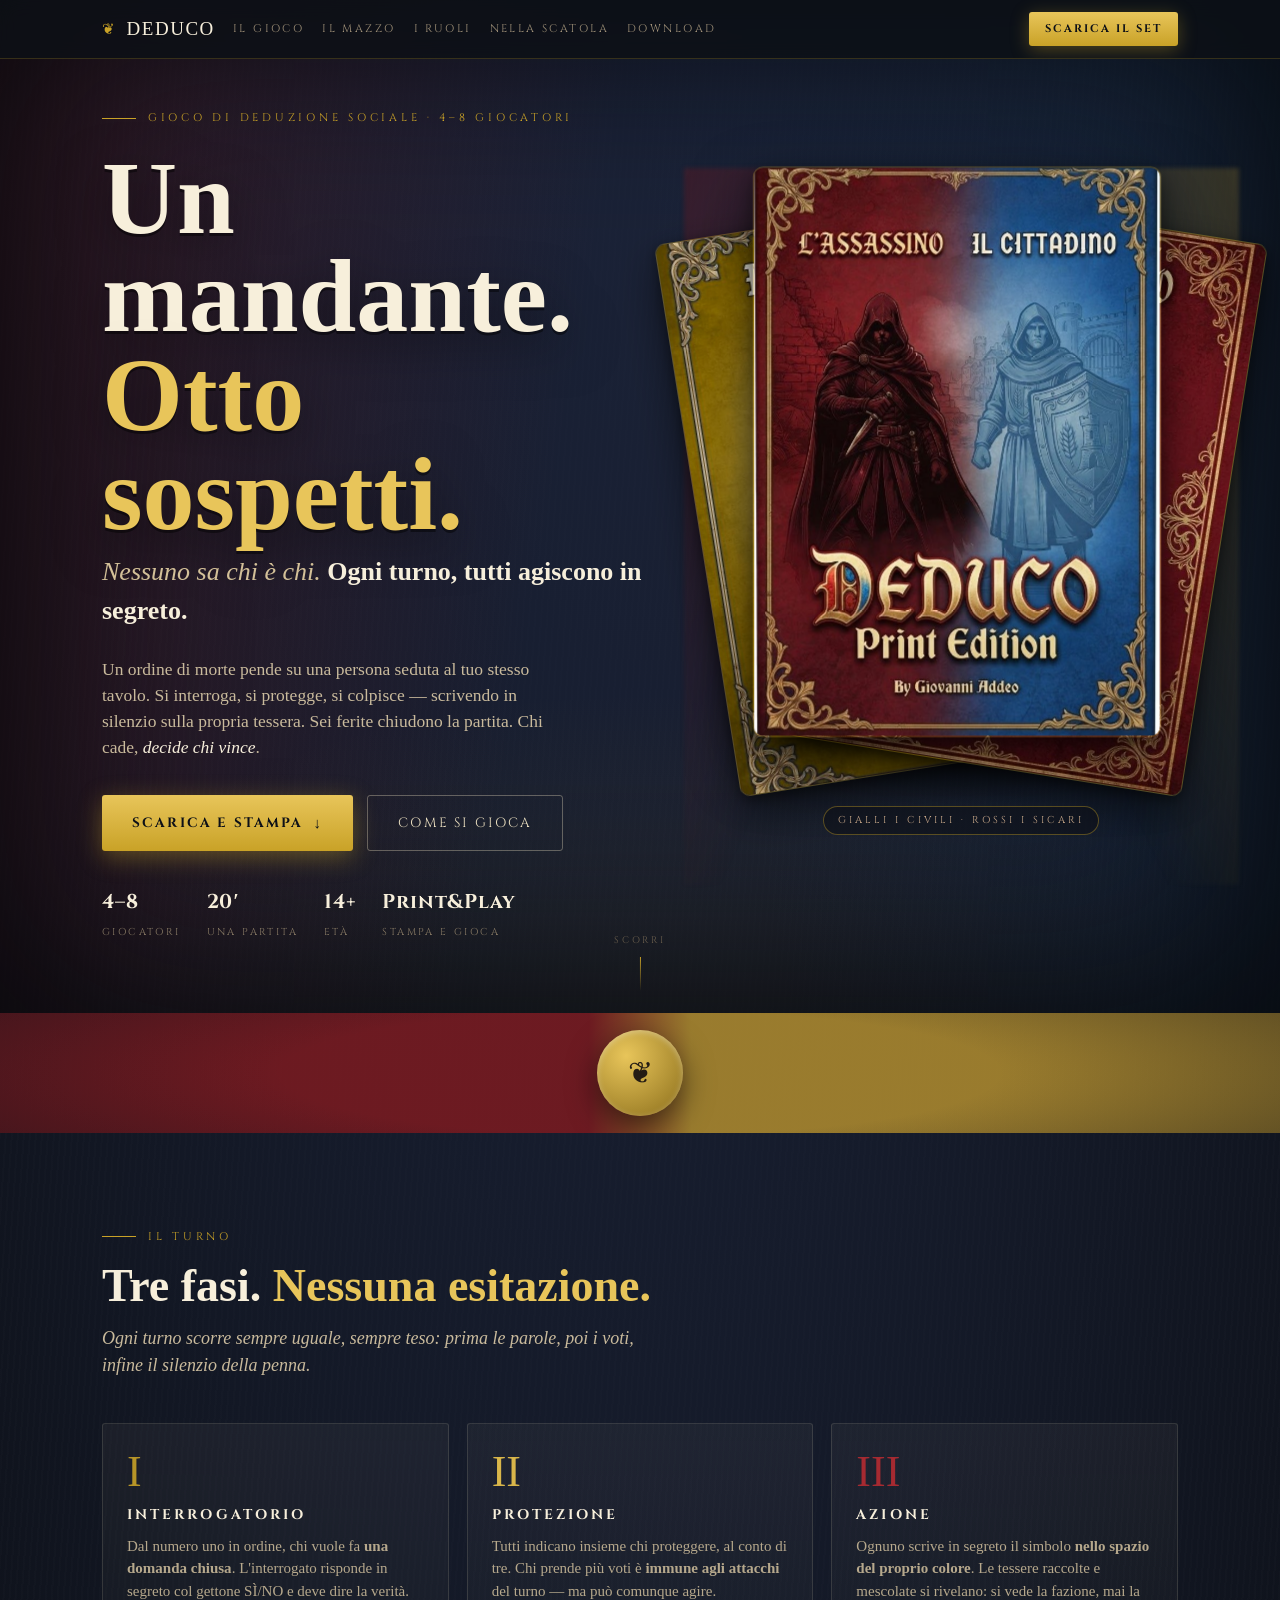
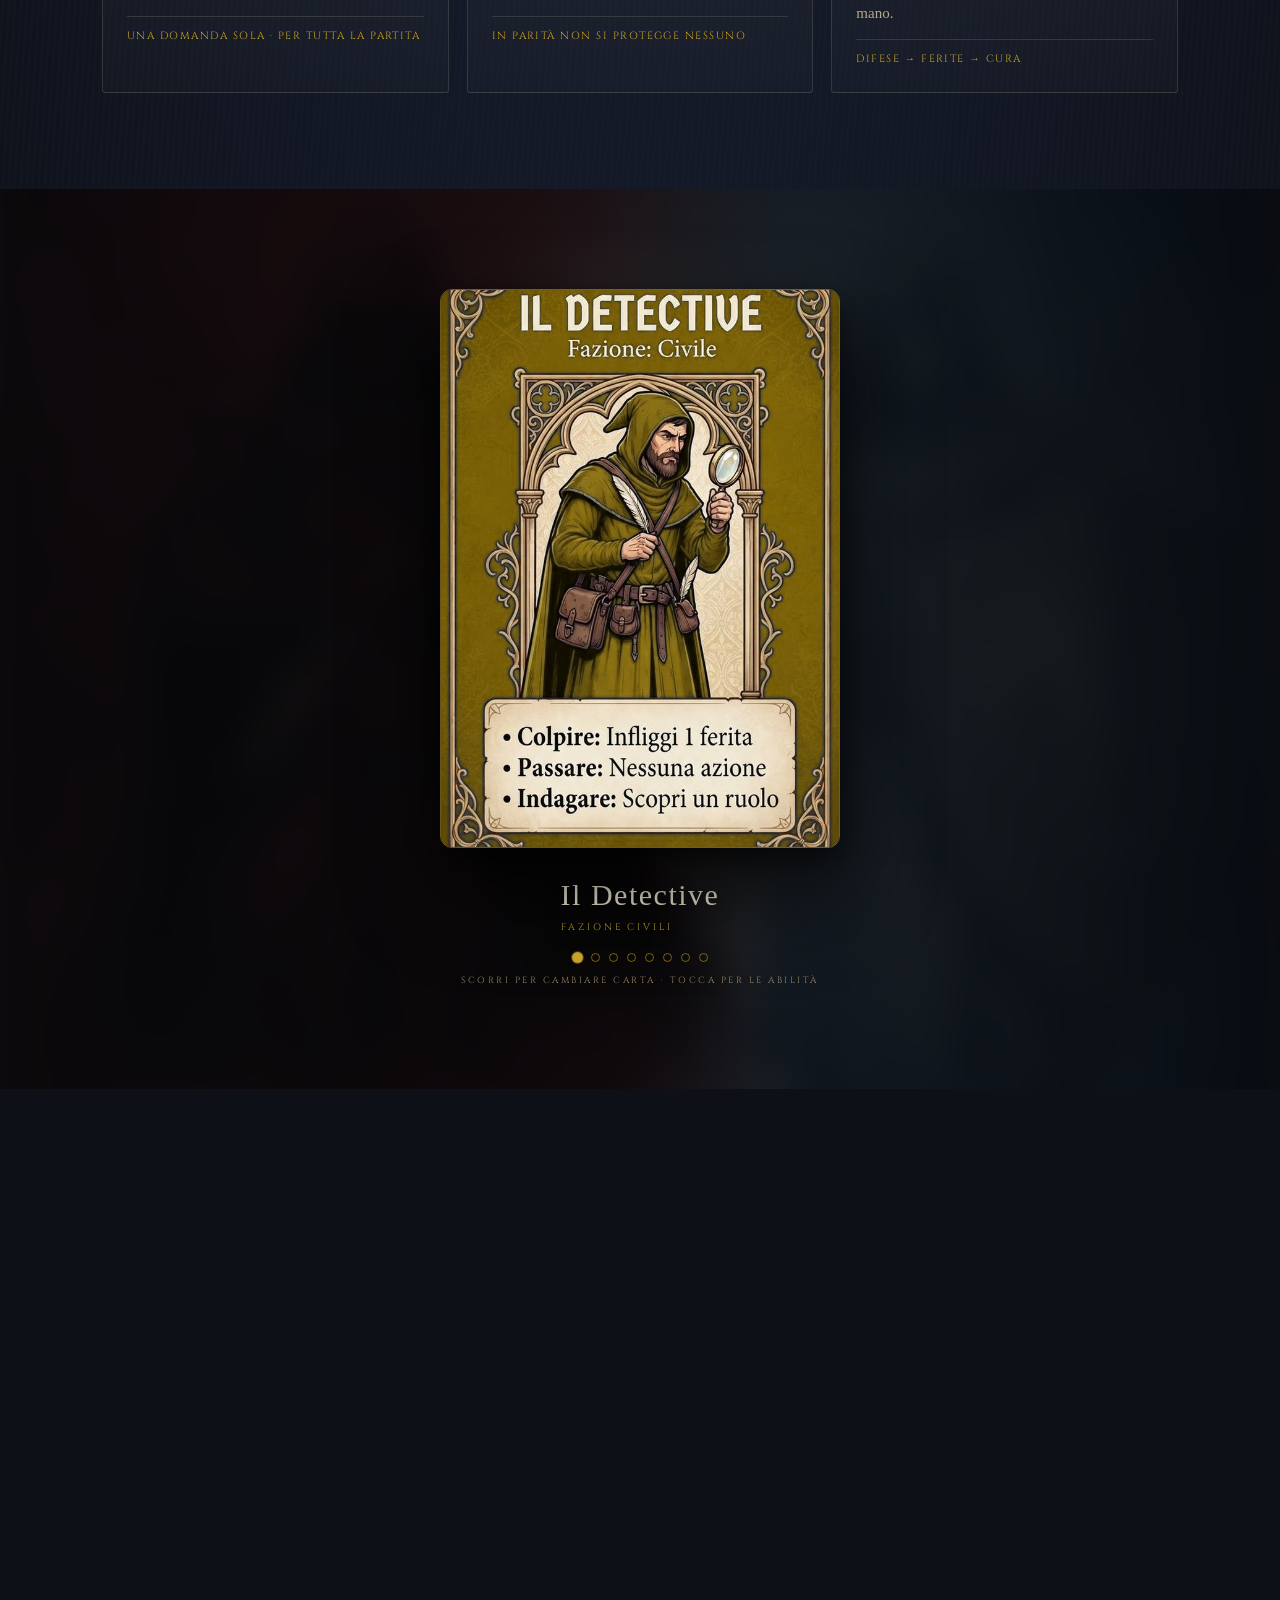
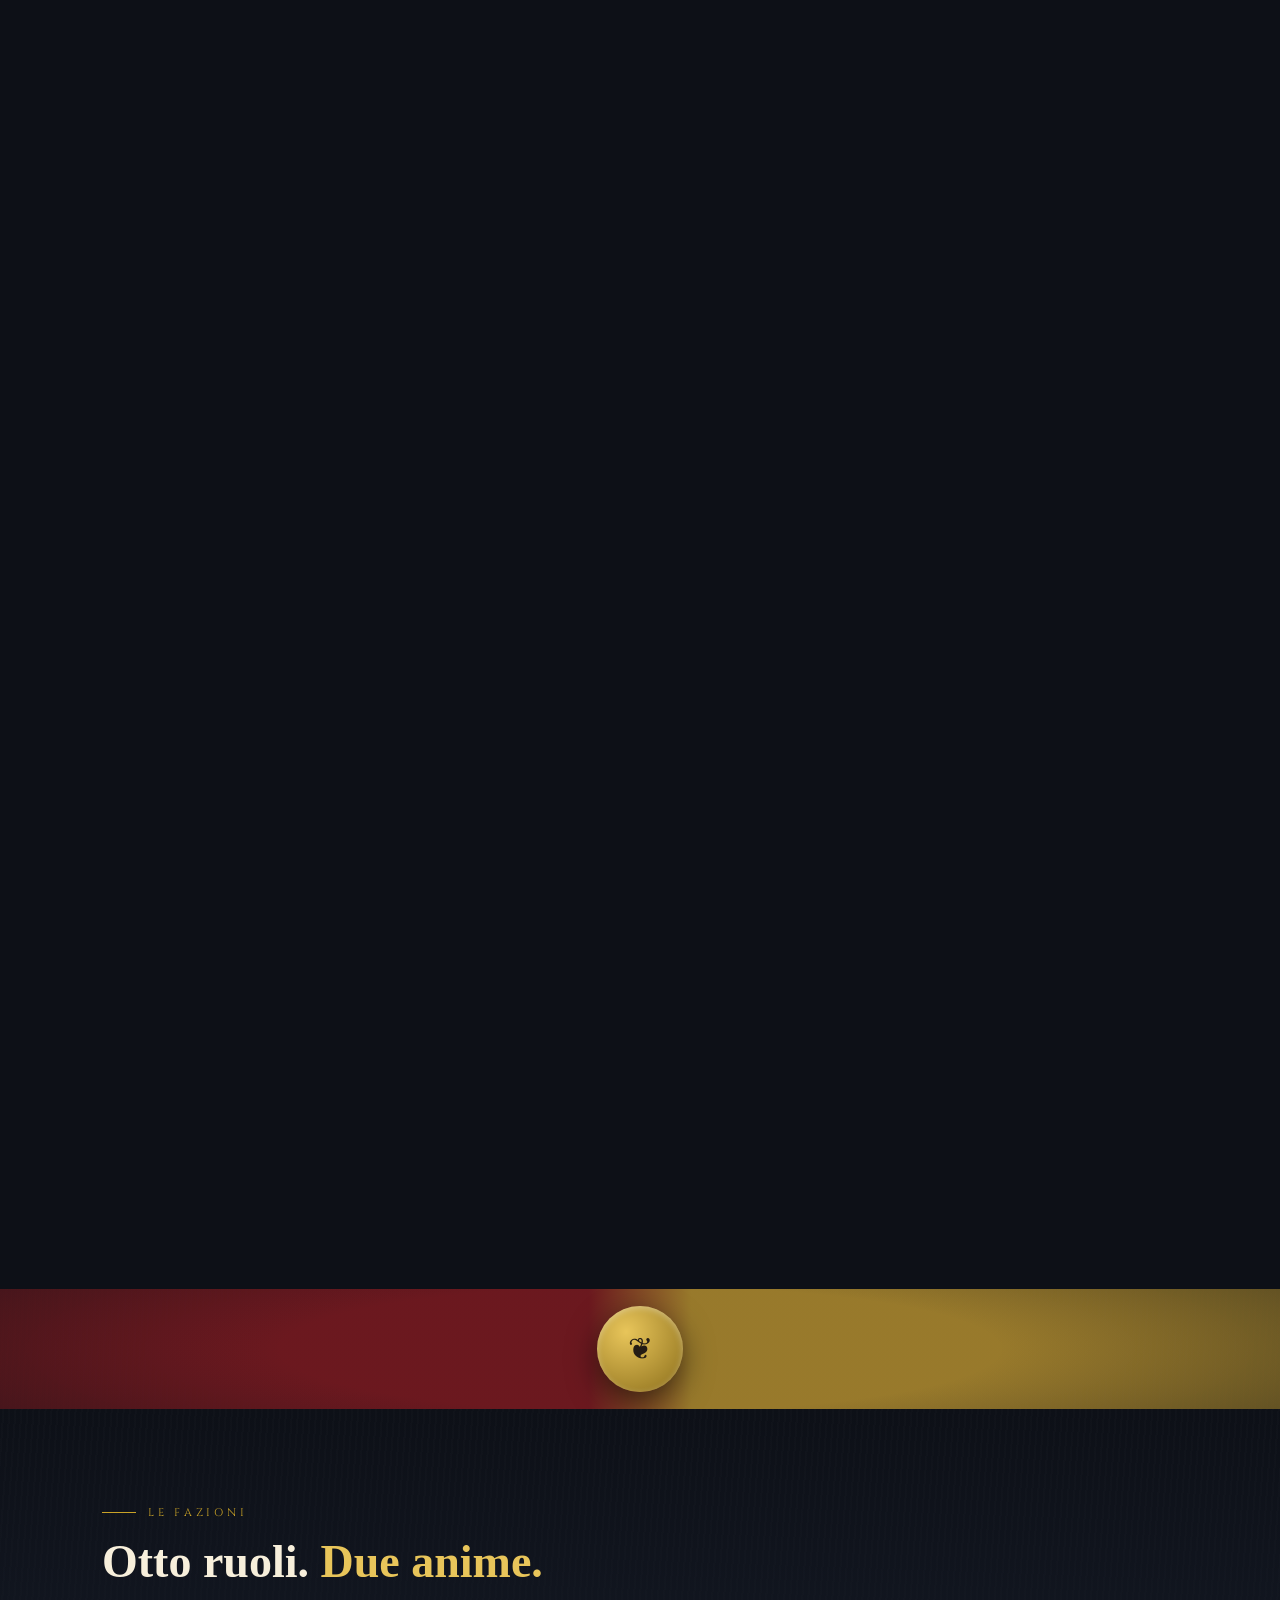
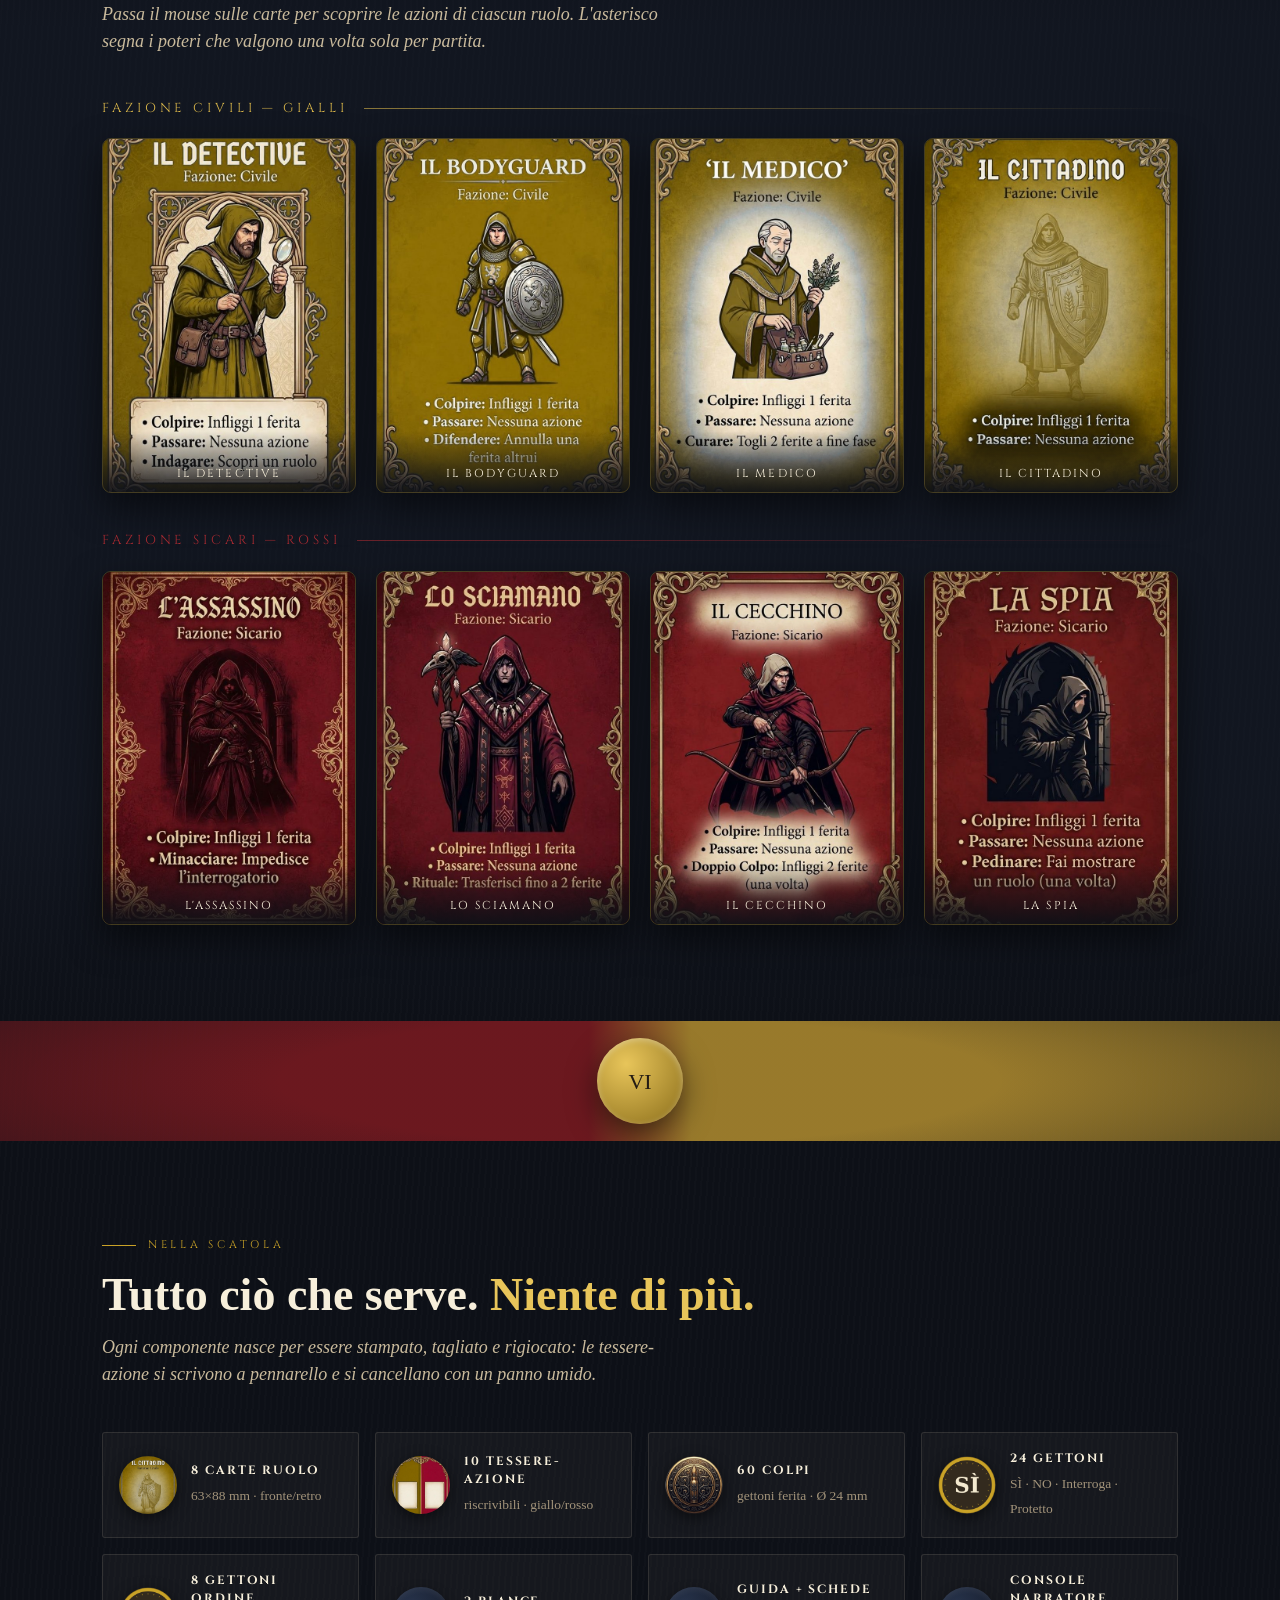
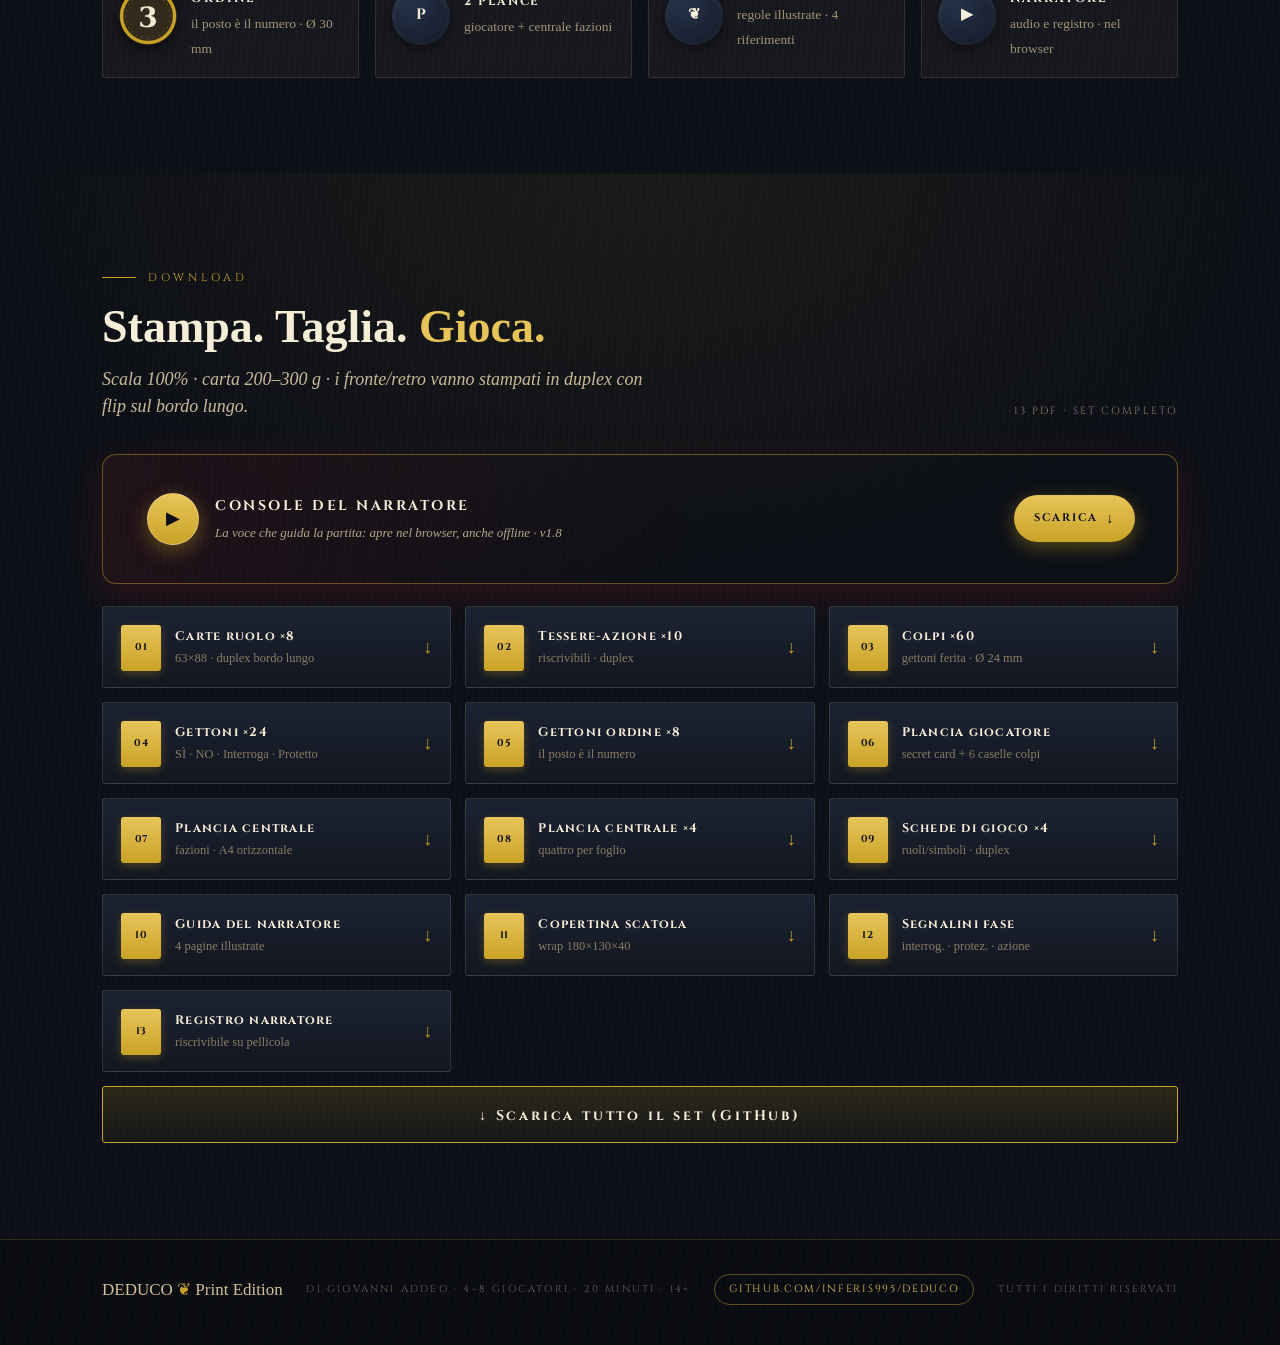
==== commit 322e703b: "Deploy: bottone console con feedback pressione" ====
--- a/index.html
+++ b/index.html
@@ -549,7 +549,9 @@
       .dl-console-hero .tx{display:flex;flex-direction:column;gap:5px;min-width:0}
       .dl-console-hero .tx b{font-family:var(--caps);font-size:14px;letter-spacing:.18em;text-transform:uppercase;color:var(--manila-hi)}
       .dl-console-hero .tx span{font-size:13px;color:#B6A88C;line-height:1.4}
-      .dl-console-hero .go{flex:0 0 auto;align-self:center;margin-right:20px;font-family:var(--caps);font-size:11px;letter-spacing:.16em;text-transform:uppercase;color:#0D1017;background:linear-gradient(180deg,var(--gold-hi),var(--gold));padding:12px 18px;border-radius:99px;text-decoration:none;font-weight:700;white-space:nowrap}
+      .dl-console-hero .go{flex:0 0 auto;align-self:center;margin-right:20px;font-family:var(--caps);font-size:11px;letter-spacing:.16em;text-transform:uppercase;color:#0D1017;background:linear-gradient(180deg,var(--gold-hi),var(--gold));padding:13px 20px;border-radius:99px;text-decoration:none;font-weight:700;white-space:nowrap;cursor:pointer;box-shadow:0 5px 18px rgba(201,162,39,.4);transition:transform .1s,filter .15s,box-shadow .2s,-webkit-tap-highlight-color 0s}
+      .dl-console-hero .go:hover{transform:translateY(-1px);box-shadow:0 8px 24px rgba(201,162,39,.5)}
+      .dl-console-hero .go:active{transform:scale(.93) translateY(1px);filter:brightness(.94);box-shadow:0 2px 8px rgba(201,162,39,.3)}
       .dl-console-hero .go:visited{color:#0D1017 !important}
       @media(max-width:520px){
         .dl-console-hero{flex-direction:column;align-items:stretch}
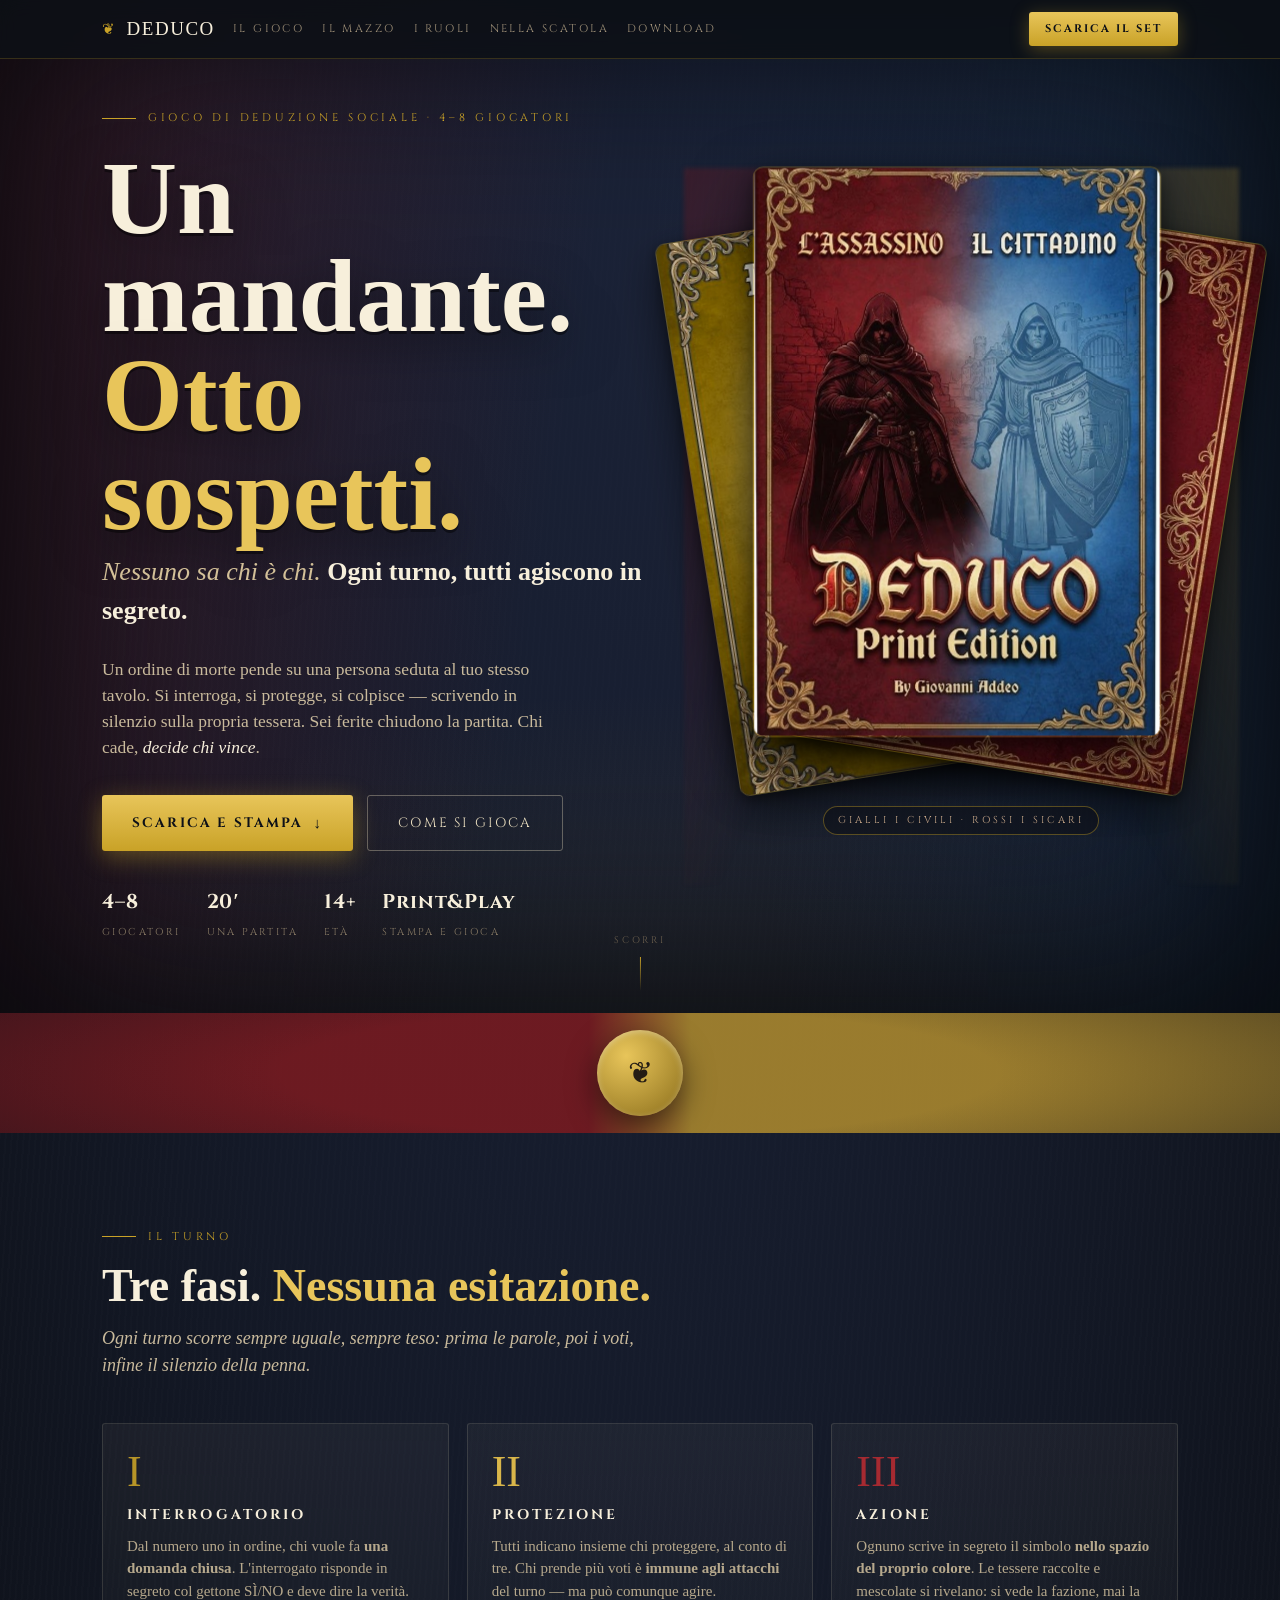
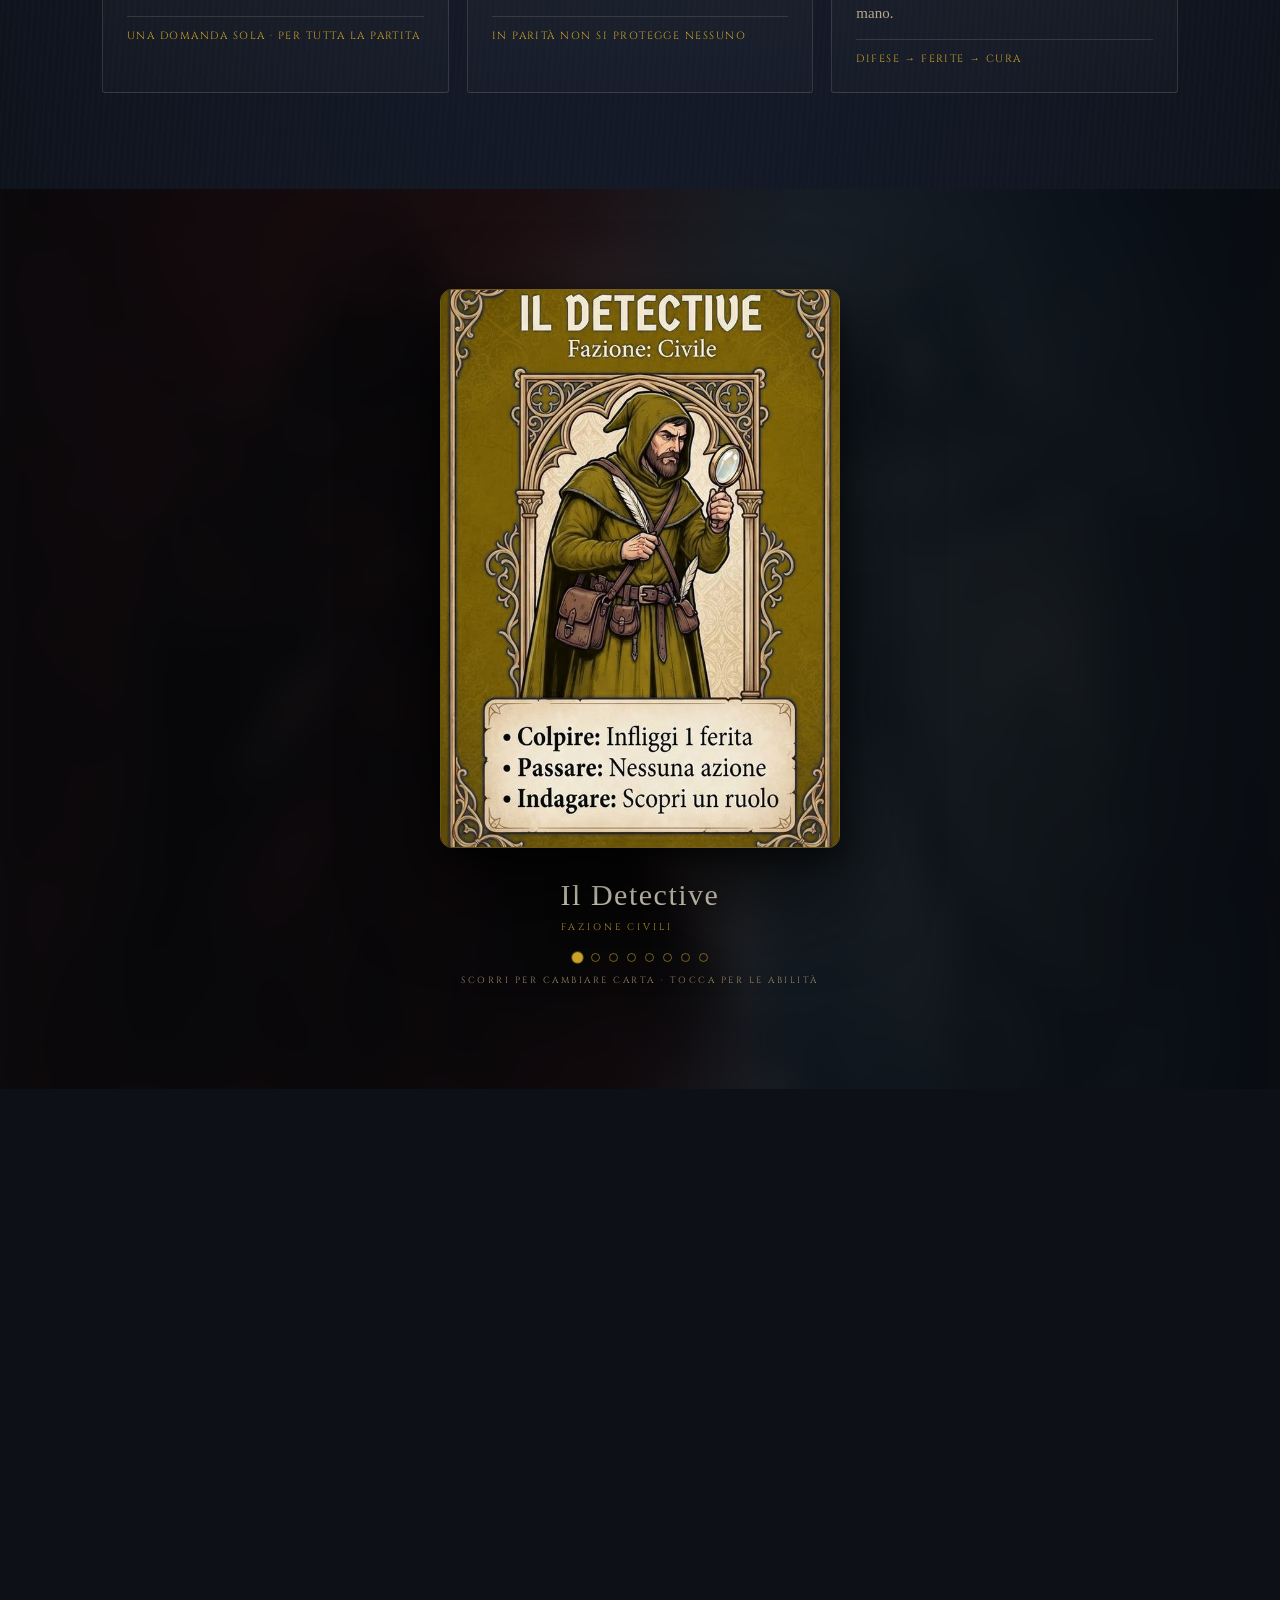
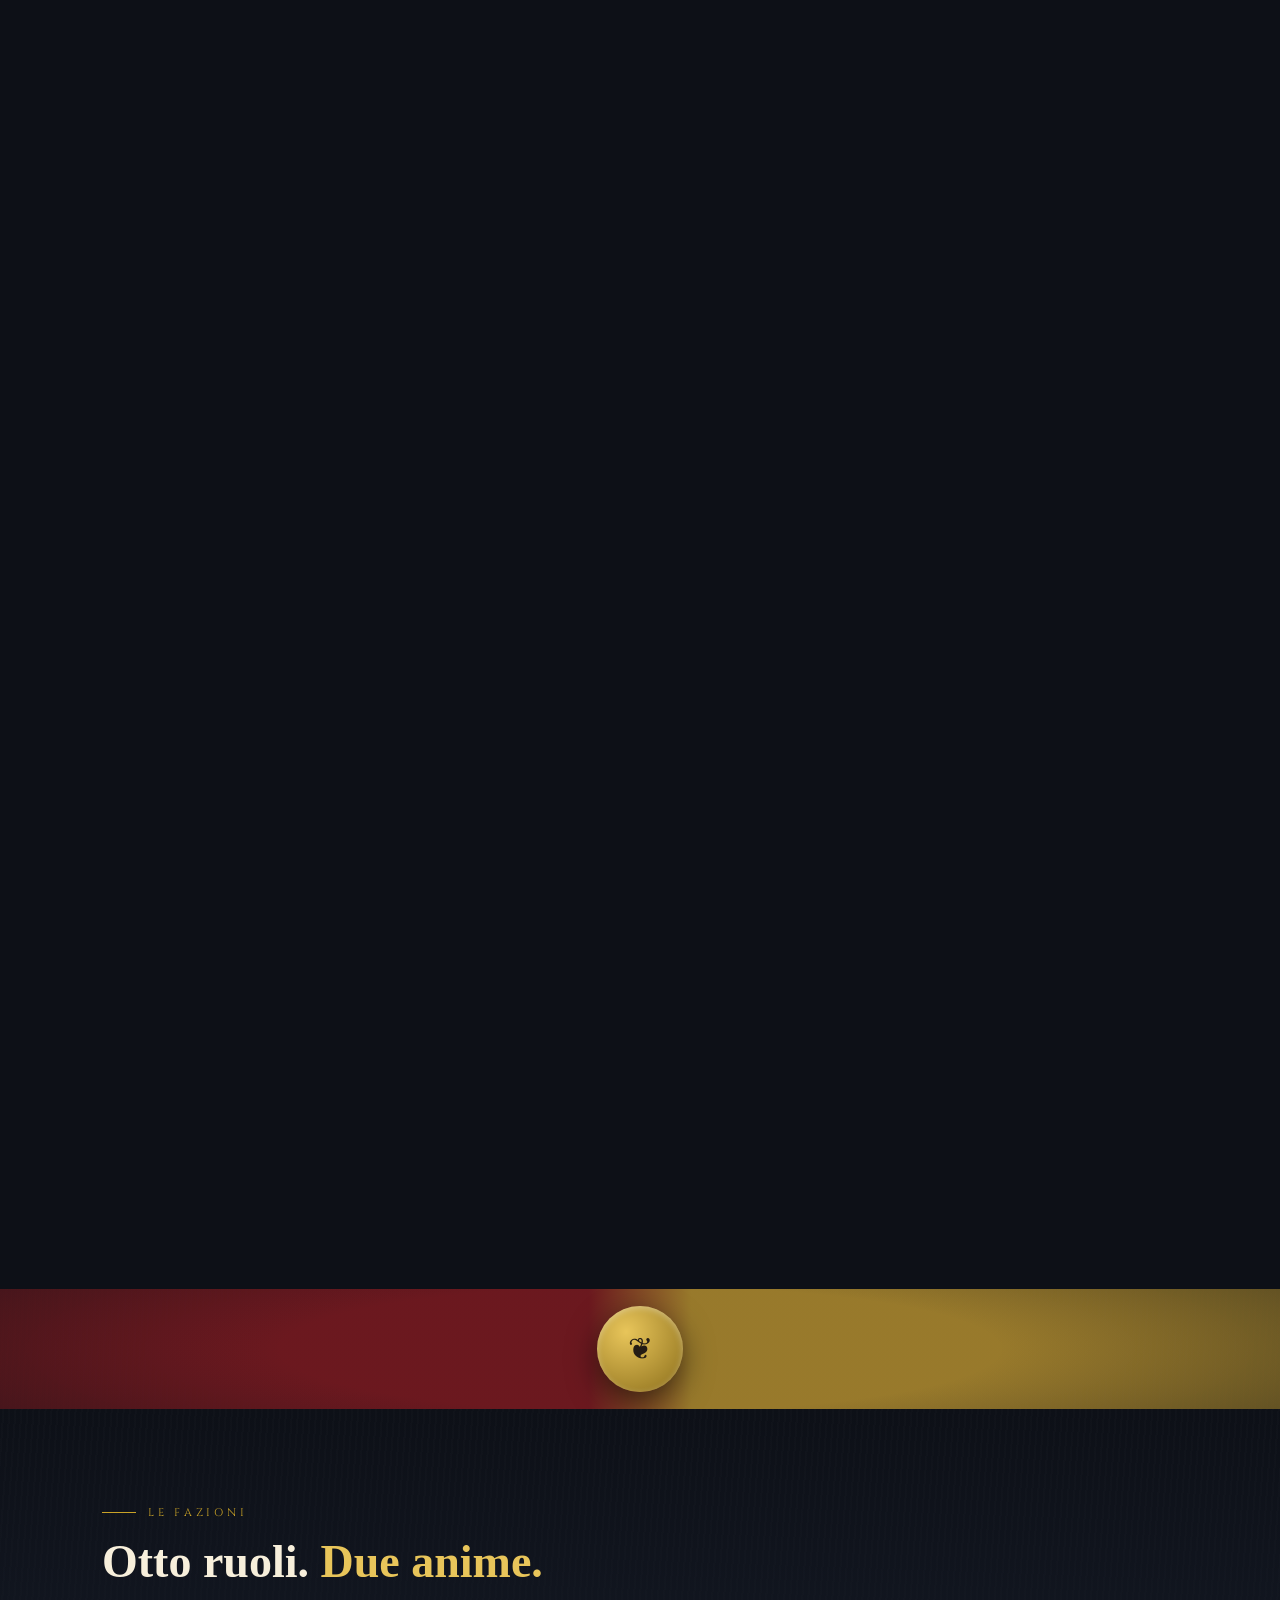
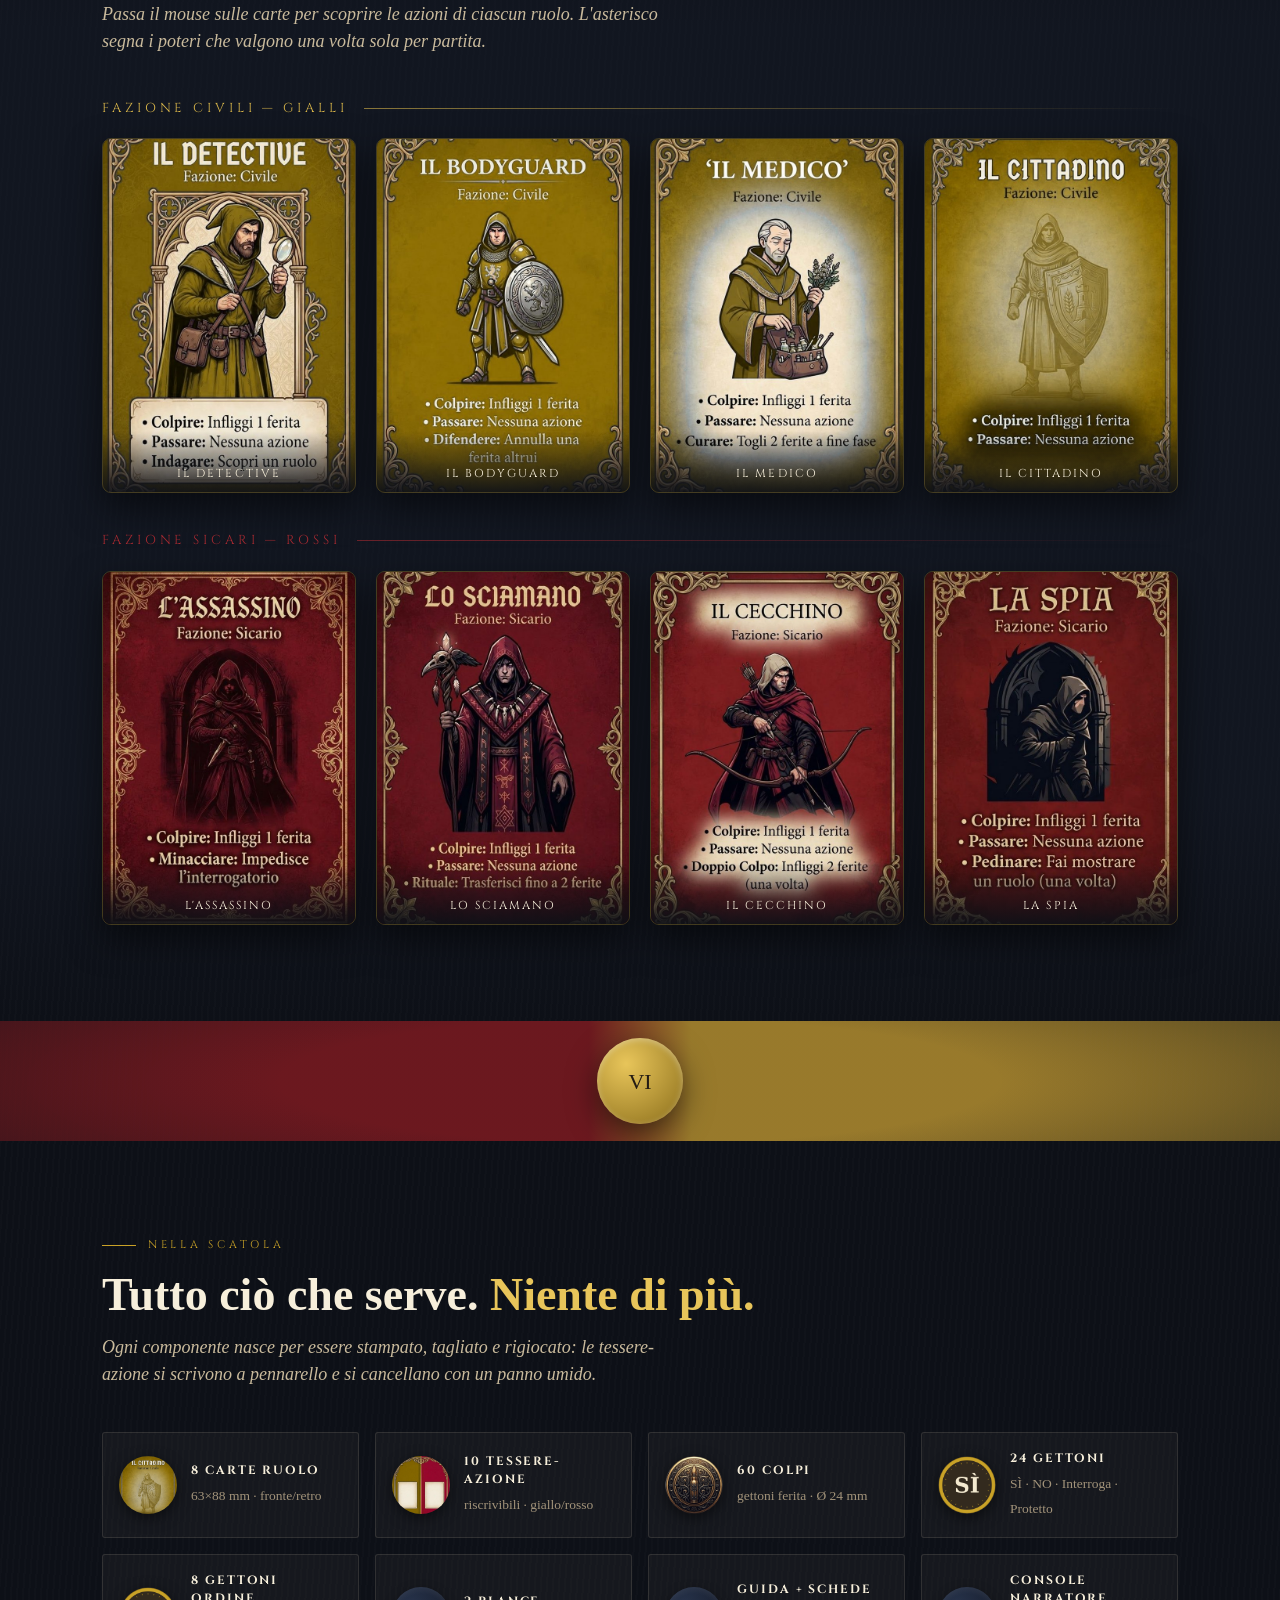
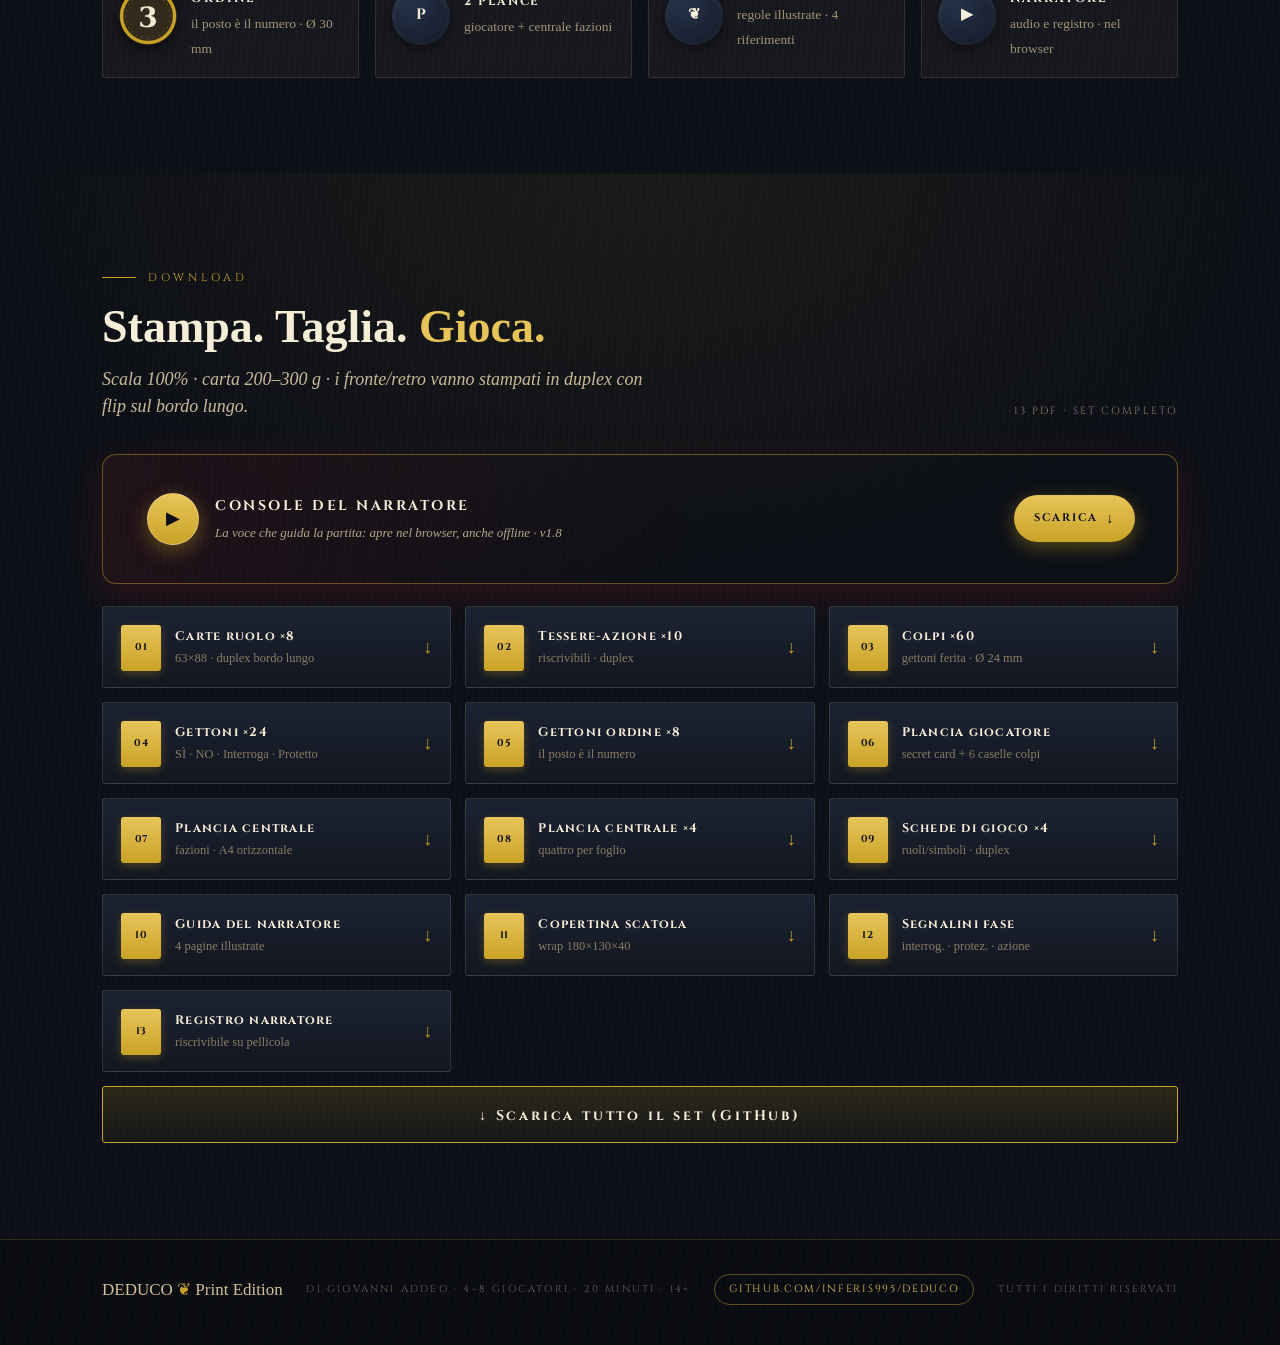
==== commit fe817250: "Deploy: console download forzato JS-Blob" ====
--- a/index.html
+++ b/index.html
@@ -540,7 +540,7 @@
           <span>La voce che guida la partita: apre nel browser, anche offline · v1.8</span>
         </span>
       </a>
-      <a class="go" href="pdf/Deduco-console.zip" download>Scarica<span class="ar">↓</span></a>
+      <a class="go" href="javascript:void(0)" id="consolaDown" aria-label="Scarica la console">Scarica<span class="ar">↓</span></a>
     </div>
     <style>
       .dl-console-hero{border:1px solid rgba(201,162,39,.45);border-radius:14px;background:linear-gradient(90deg,rgba(118,26,32,.18),rgba(13,16,23,.6) 55%);display:flex;align-items:stretch;gap:0;margin:0 0 22px;overflow:hidden}
@@ -550,6 +550,7 @@
       .dl-console-hero .tx b{font-family:var(--caps);font-size:14px;letter-spacing:.18em;text-transform:uppercase;color:var(--manila-hi)}
       .dl-console-hero .tx span{font-size:13px;color:#B6A88C;line-height:1.4}
       .dl-console-hero .go{flex:0 0 auto;align-self:center;margin-right:20px;font-family:var(--caps);font-size:11px;letter-spacing:.16em;text-transform:uppercase;color:#0D1017;background:linear-gradient(180deg,var(--gold-hi),var(--gold));padding:13px 20px;border-radius:99px;text-decoration:none;font-weight:700;white-space:nowrap;cursor:pointer;box-shadow:0 5px 18px rgba(201,162,39,.4);transition:transform .1s,filter .15s,box-shadow .2s,-webkit-tap-highlight-color 0s}
+      .dl-console-hero .go.loading{background:linear-gradient(180deg,#b98f2a,#8a6d1a);opacity:.85;pointer-events:none}
       .dl-console-hero .go:hover{transform:translateY(-1px);box-shadow:0 8px 24px rgba(201,162,39,.5)}
       .dl-console-hero .go:active{transform:scale(.93) translateY(1px);filter:brightness(.94);box-shadow:0 2px 8px rgba(201,162,39,.3)}
       .dl-console-hero .go:visited{color:#0D1017 !important}
@@ -677,6 +678,37 @@
   addEventListener('resize',upd);
   upd();
 })();
+
+// ============ CONSOLE: download FORZATO (Blob) — funziona anche dove download attr fallisce ============
+(function(){
+  const btn=document.getElementById('consolaDown');
+  if(!btn) return;
+  btn.addEventListener('click', async function(){
+    const orig=btn.innerHTML;
+    btn.classList.add('loading');
+    btn.innerHTML='Scarico…<span class="ar"></span>';
+    try{
+      // 1) scarica lo zip come stream
+      const res=await fetch('pdf/Deduco-console.zip',{cache:'no-cache'});
+      if(!res.ok) throw new Error('HTTP '+res.status);
+      const blob=await res.blob();
+      // 2) crea URL temporaneo e forza il download col nome giusto
+      const url=URL.createObjectURL(blob);
+      const a=document.createElement('a');
+      a.href=url; a.download='Deduco-console.zip';
+      document.body.appendChild(a); a.click(); a.remove();
+      setTimeout(()=>URL.revokeObjectURL(url),4000);
+      btn.classList.remove('loading');
+    }catch(e){
+      // fallback: se il Blob fallisce, apri direttamente lo zip (il browser lo salverà o mostrerà)
+      btn.innerHTML='Apri lo zip<span class="ar"></span>';
+      const a=document.createElement('a');
+      a.href='pdf/Deduco-console.zip'; a.download='Deduco-console.zip';
+      document.body.appendChild(a); a.click(); a.remove();
+      setTimeout(()=>{ btn.classList.remove('loading'); btn.innerHTML=orig; },3000);
+    }
+  });
+})();
 </script>
 </body>
 </html>
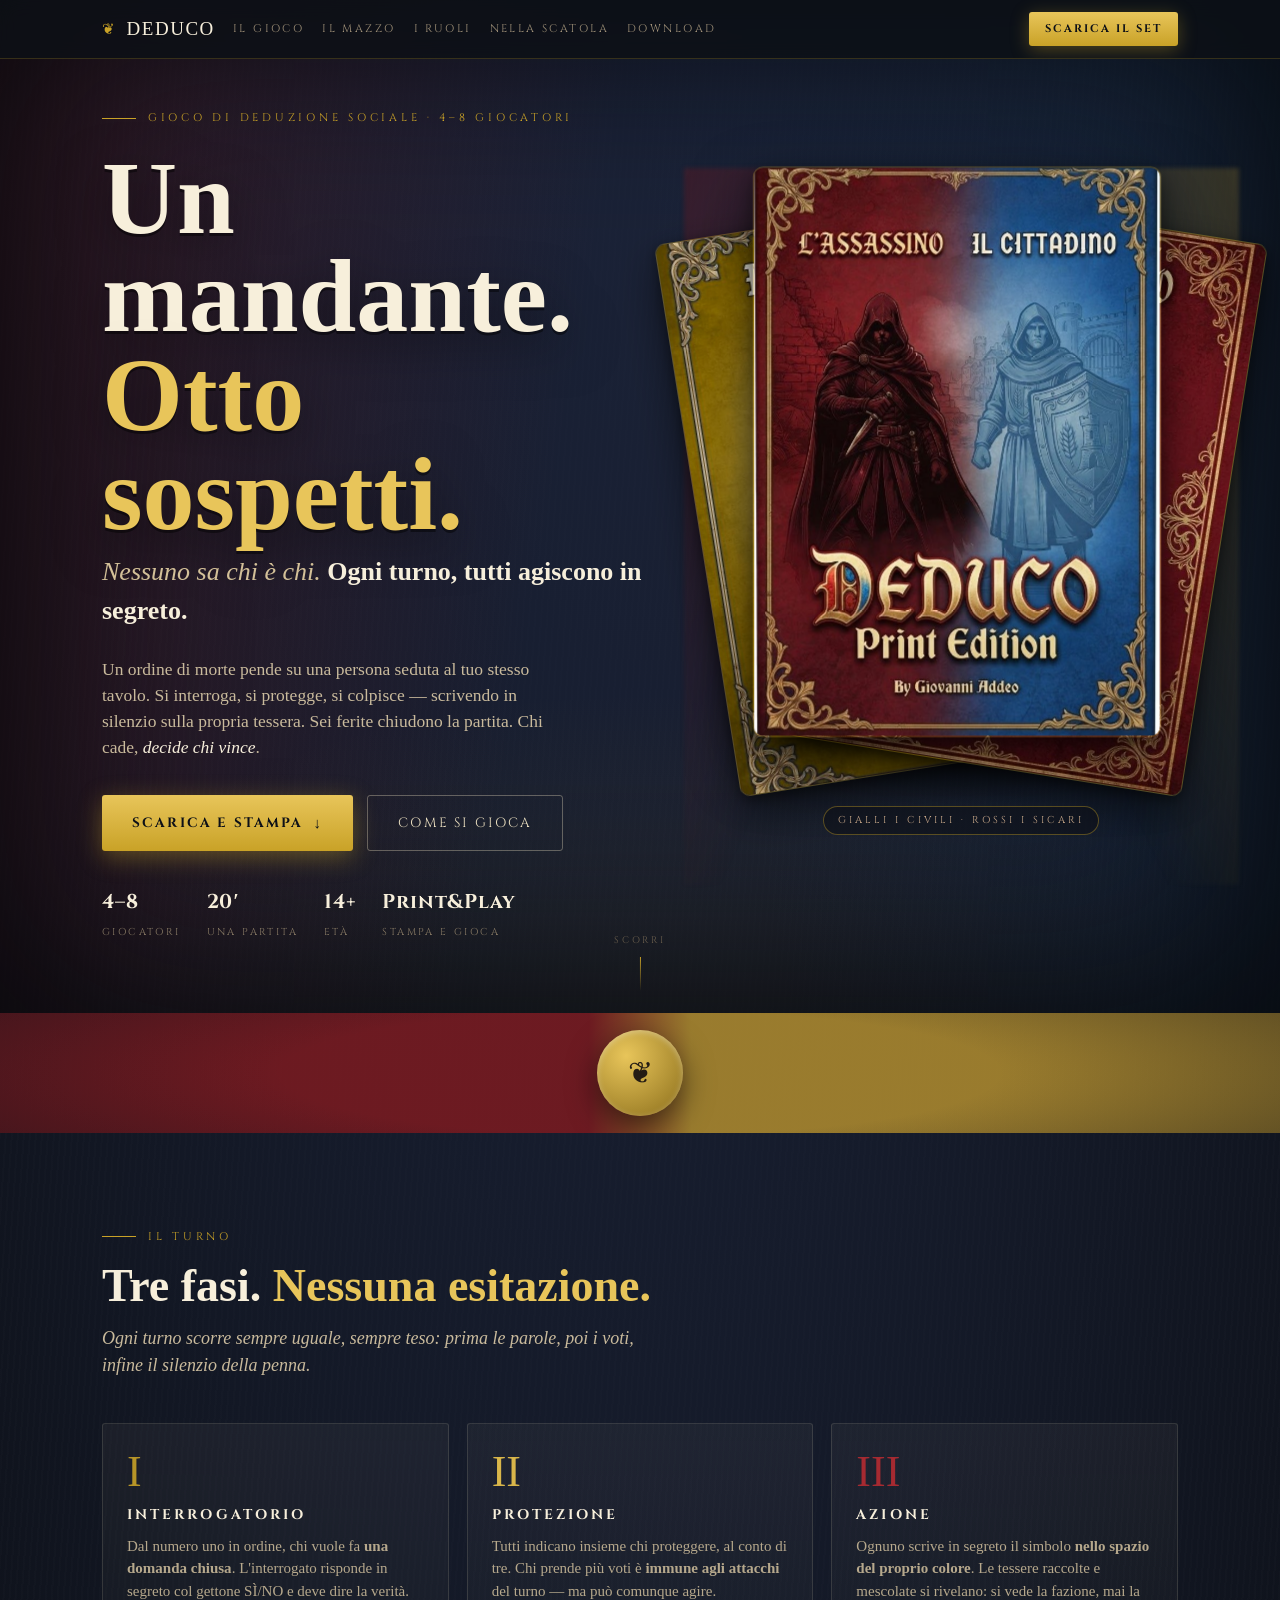
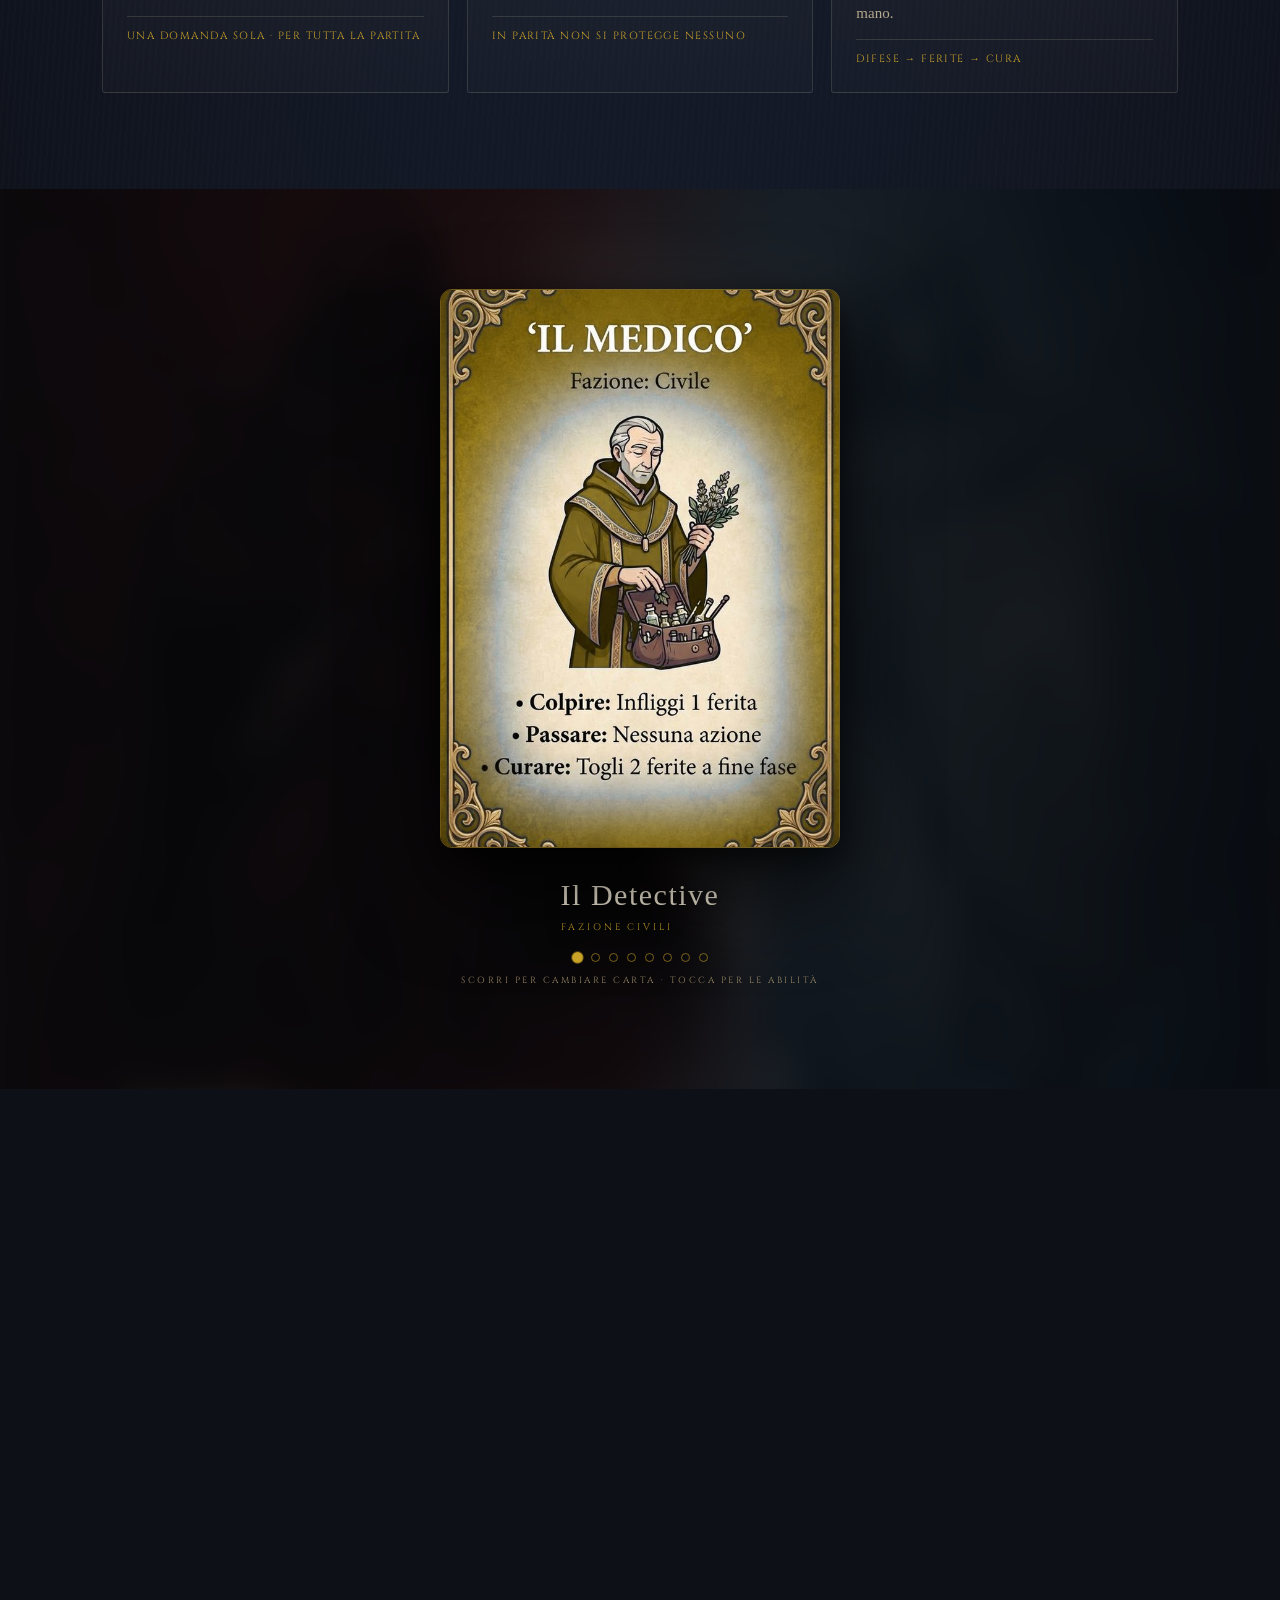
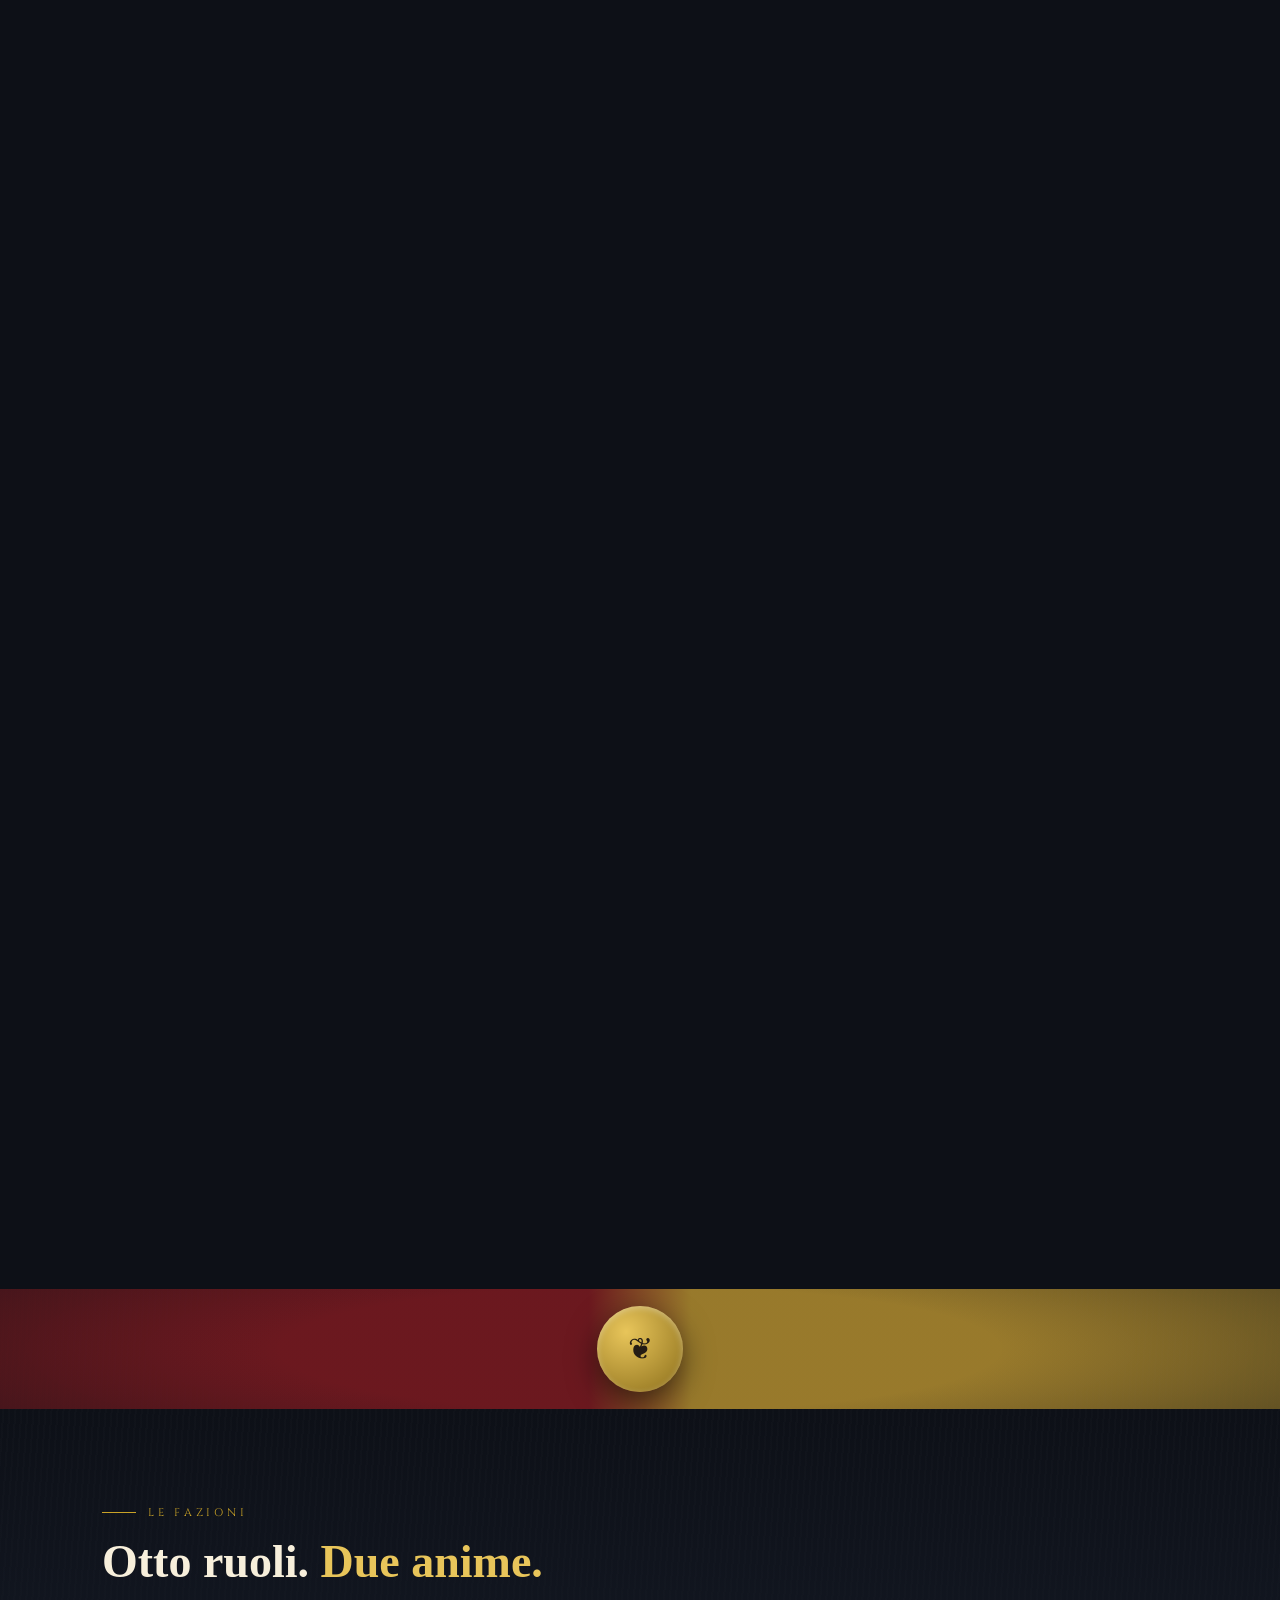
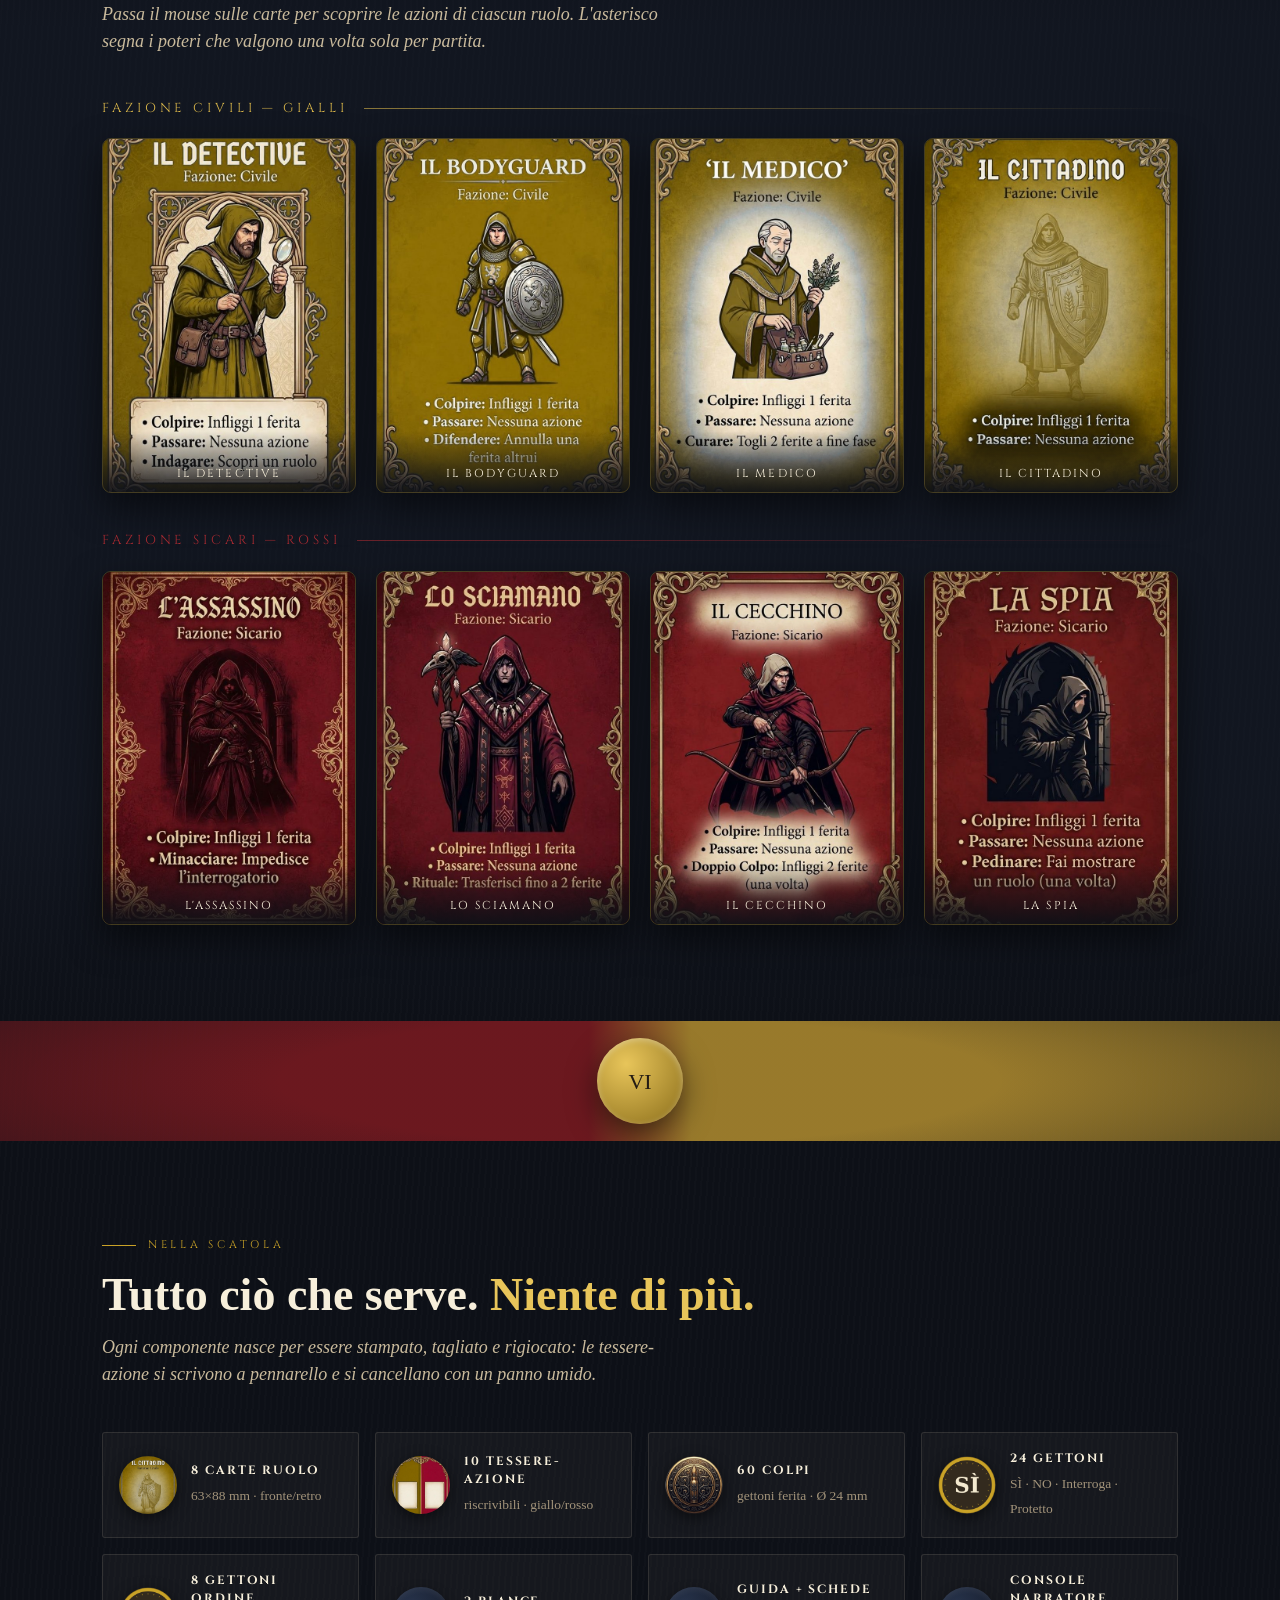
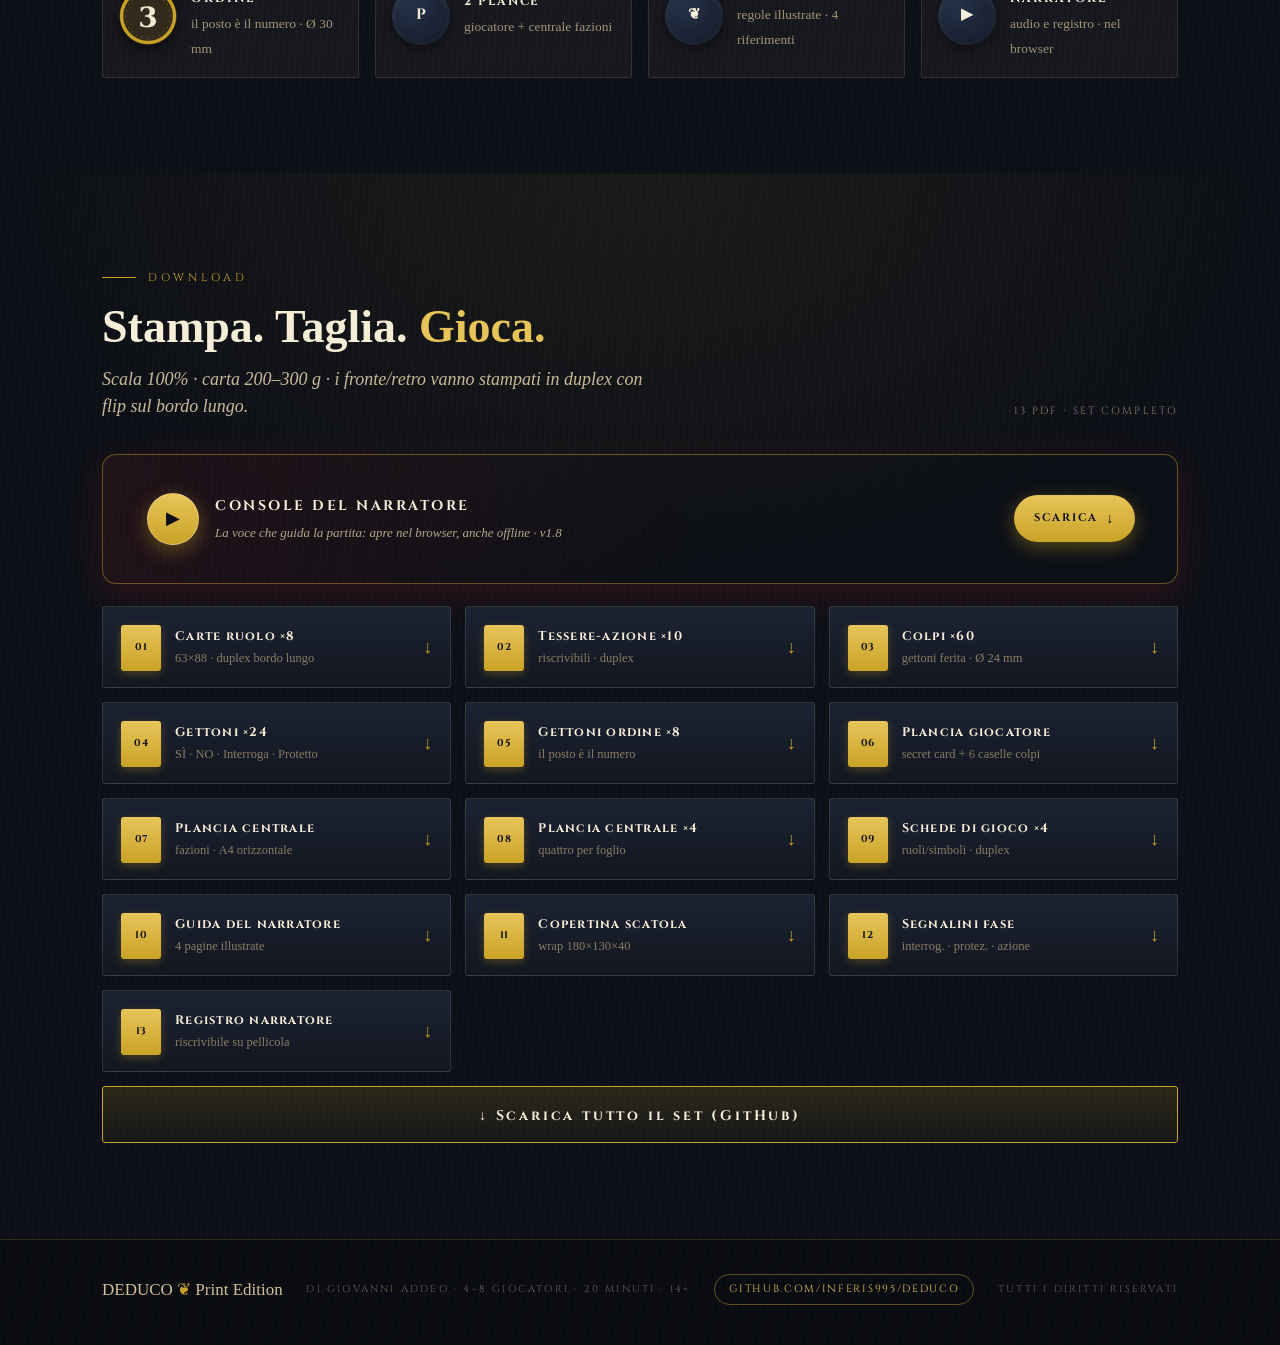
==== commit 79ba1ee5: "Deploy: console download file html singolo" ====
--- a/index.html
+++ b/index.html
@@ -688,22 +688,22 @@
     btn.classList.add('loading');
     btn.innerHTML='Scarico…<span class="ar"></span>';
     try{
-      // 1) scarica lo zip come stream
-      const res=await fetch('pdf/Deduco-console.zip',{cache:'no-cache'});
+      // 1) scarica il file HTML console come stream
+      const res=await fetch('pdf/Deduco-console.html',{cache:'no-cache'});
       if(!res.ok) throw new Error('HTTP '+res.status);
       const blob=await res.blob();
-      // 2) crea URL temporaneo e forza il download col nome giusto
+      // 2) crea URL temporaneo e forza il download come file .html
       const url=URL.createObjectURL(blob);
       const a=document.createElement('a');
-      a.href=url; a.download='Deduco-console.zip';
+      a.href=url; a.download='Deduco-console.html';
       document.body.appendChild(a); a.click(); a.remove();
       setTimeout(()=>URL.revokeObjectURL(url),4000);
-      btn.classList.remove('loading');
+      btn.classList.remove('loading'); btn.innerHTML=orig;
     }catch(e){
-      // fallback: se il Blob fallisce, apri direttamente lo zip (il browser lo salverà o mostrerà)
-      btn.innerHTML='Apri lo zip<span class="ar"></span>';
+      // fallback: apri direttamente l'html (il browser lo salverà o mostrerà)
+      btn.innerHTML='Scarica di nuovo<span class="ar"></span>';
       const a=document.createElement('a');
-      a.href='pdf/Deduco-console.zip'; a.download='Deduco-console.zip';
+      a.href='pdf/Deduco-console.html'; a.download='Deduco-console.html';
       document.body.appendChild(a); a.click(); a.remove();
       setTimeout(()=>{ btn.classList.remove('loading'); btn.innerHTML=orig; },3000);
     }
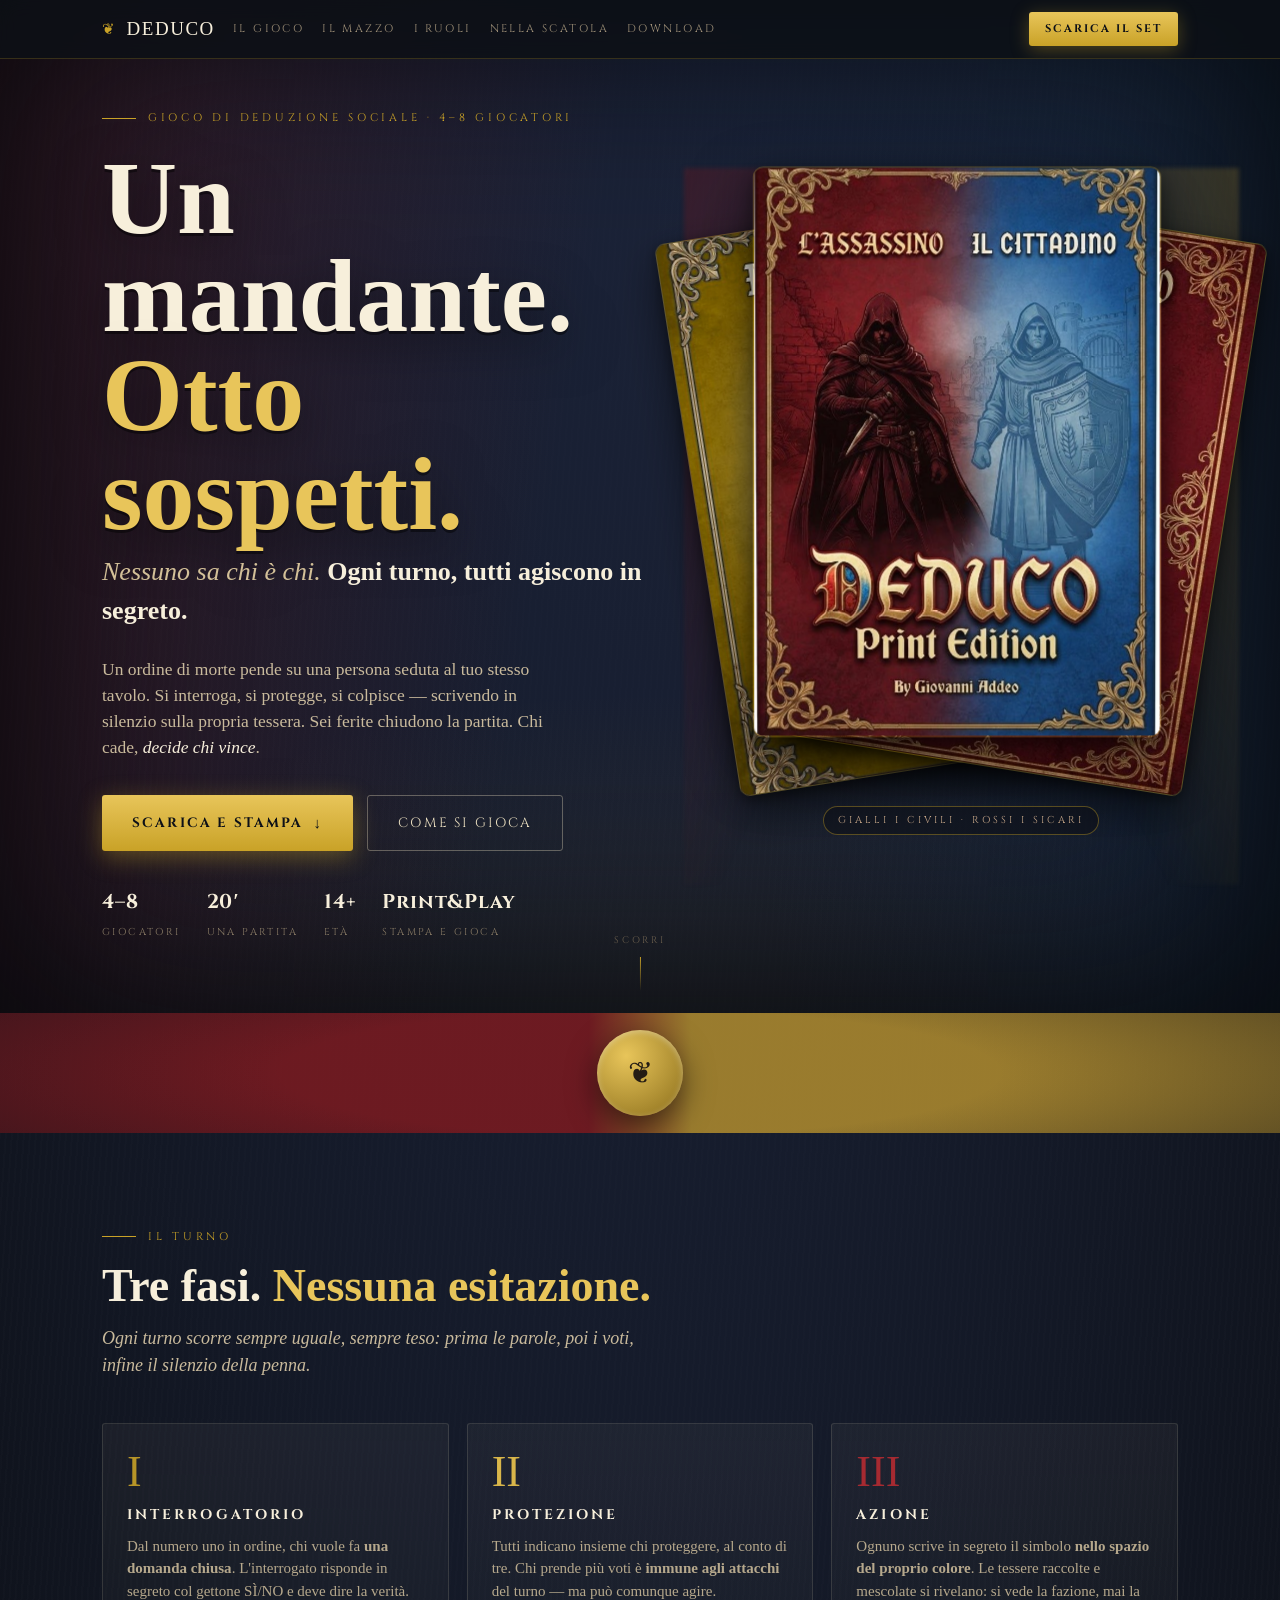
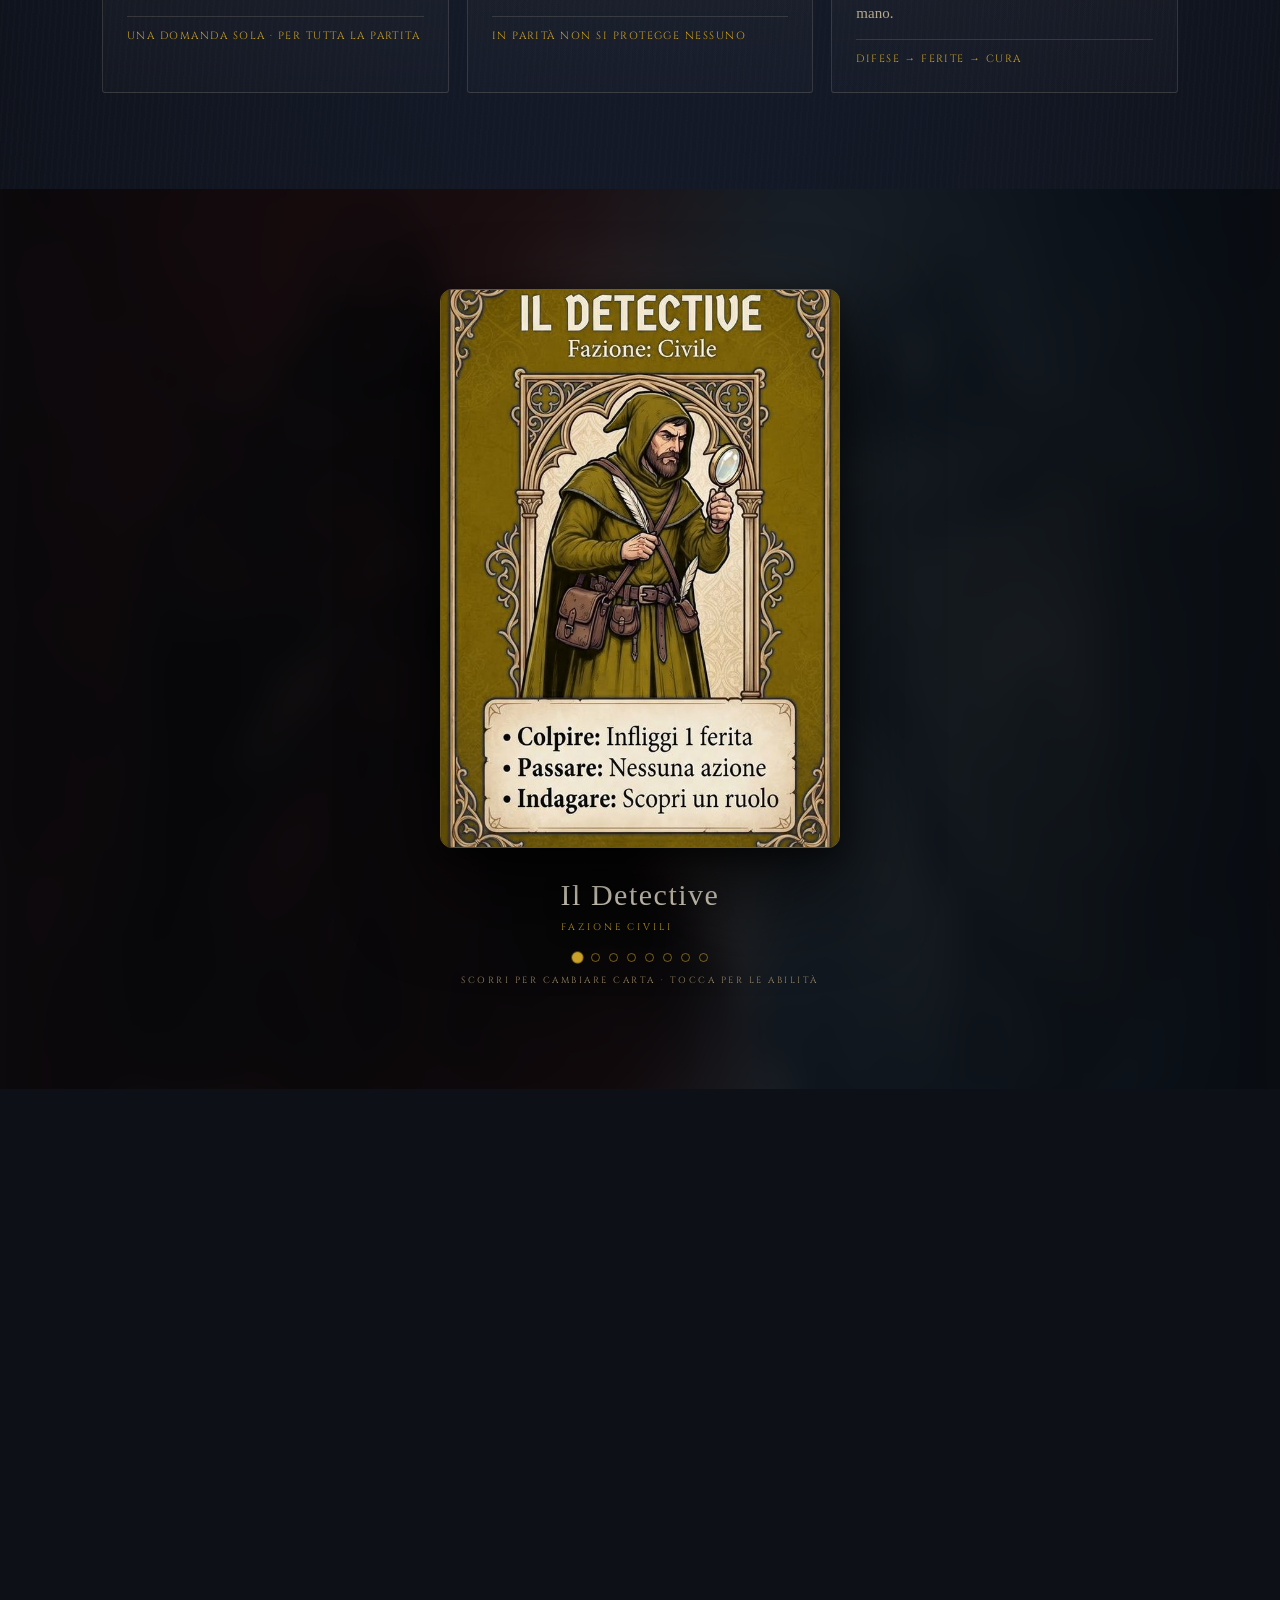
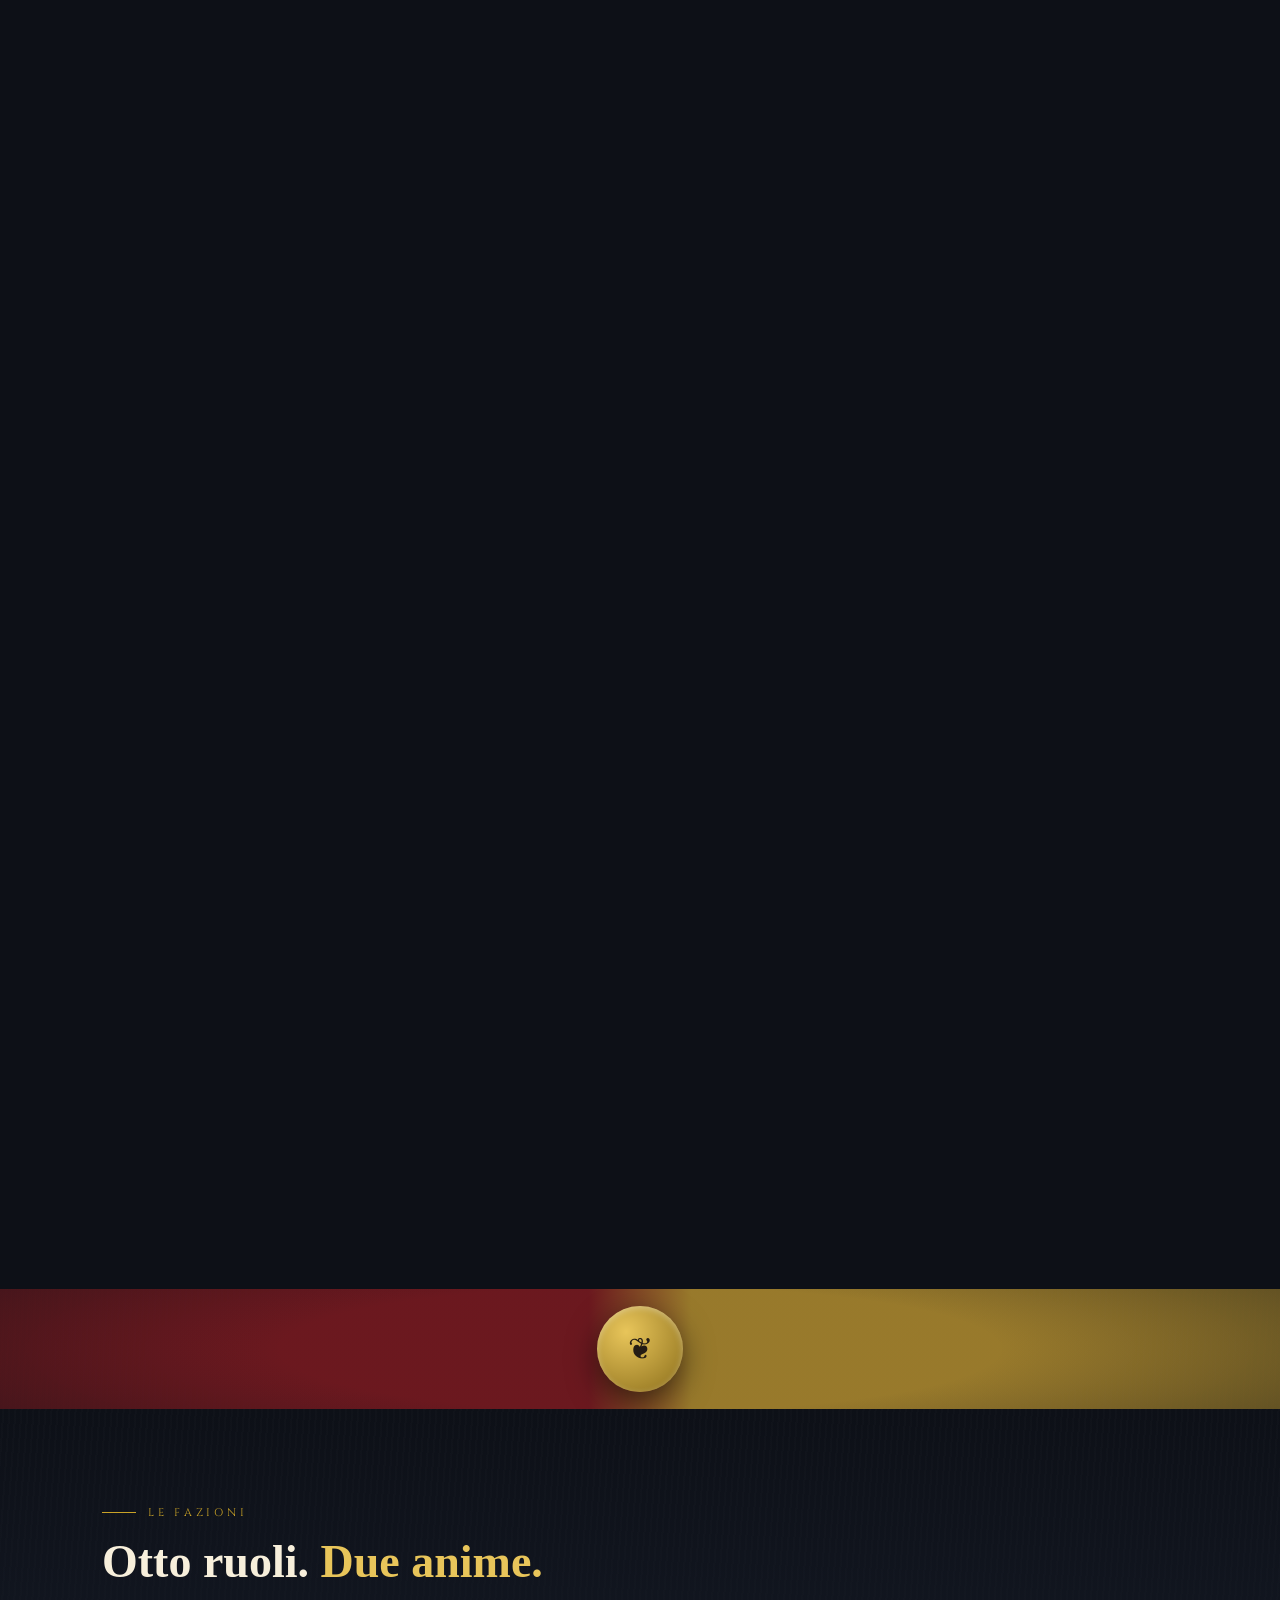
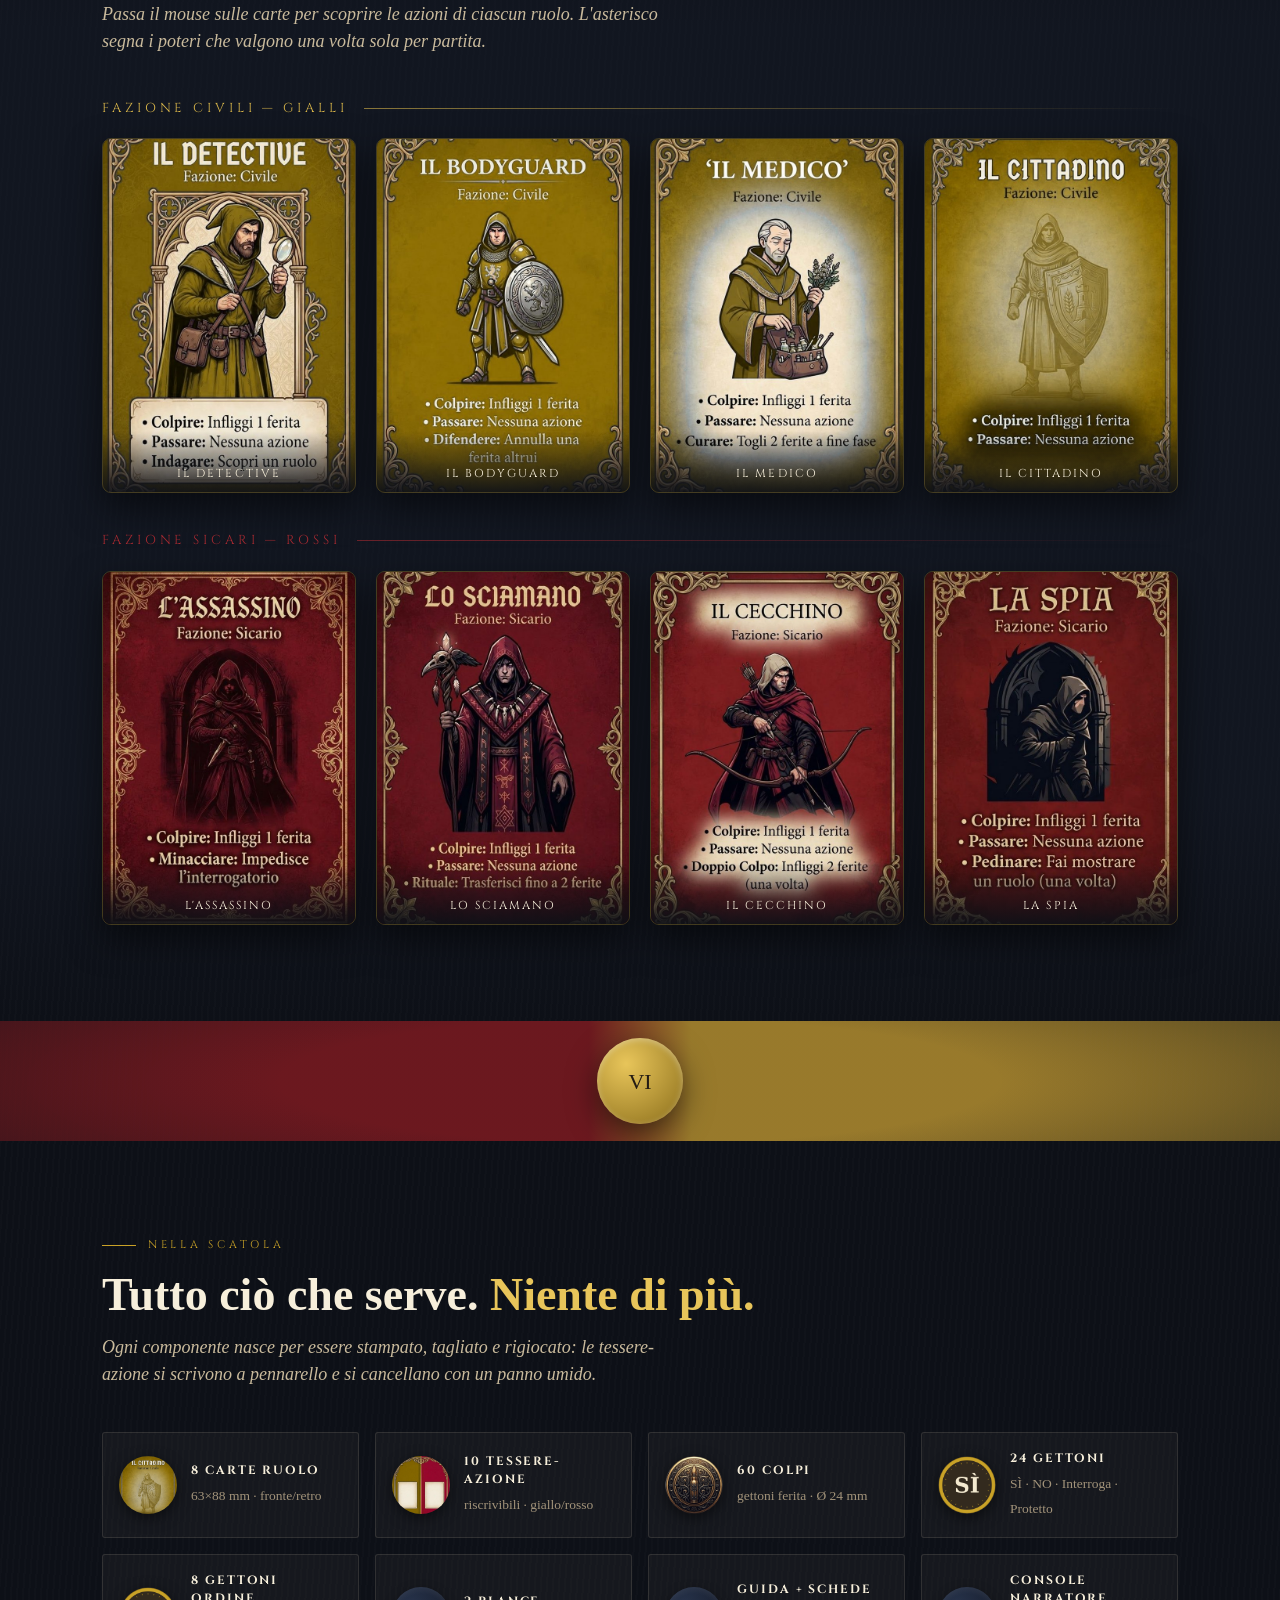
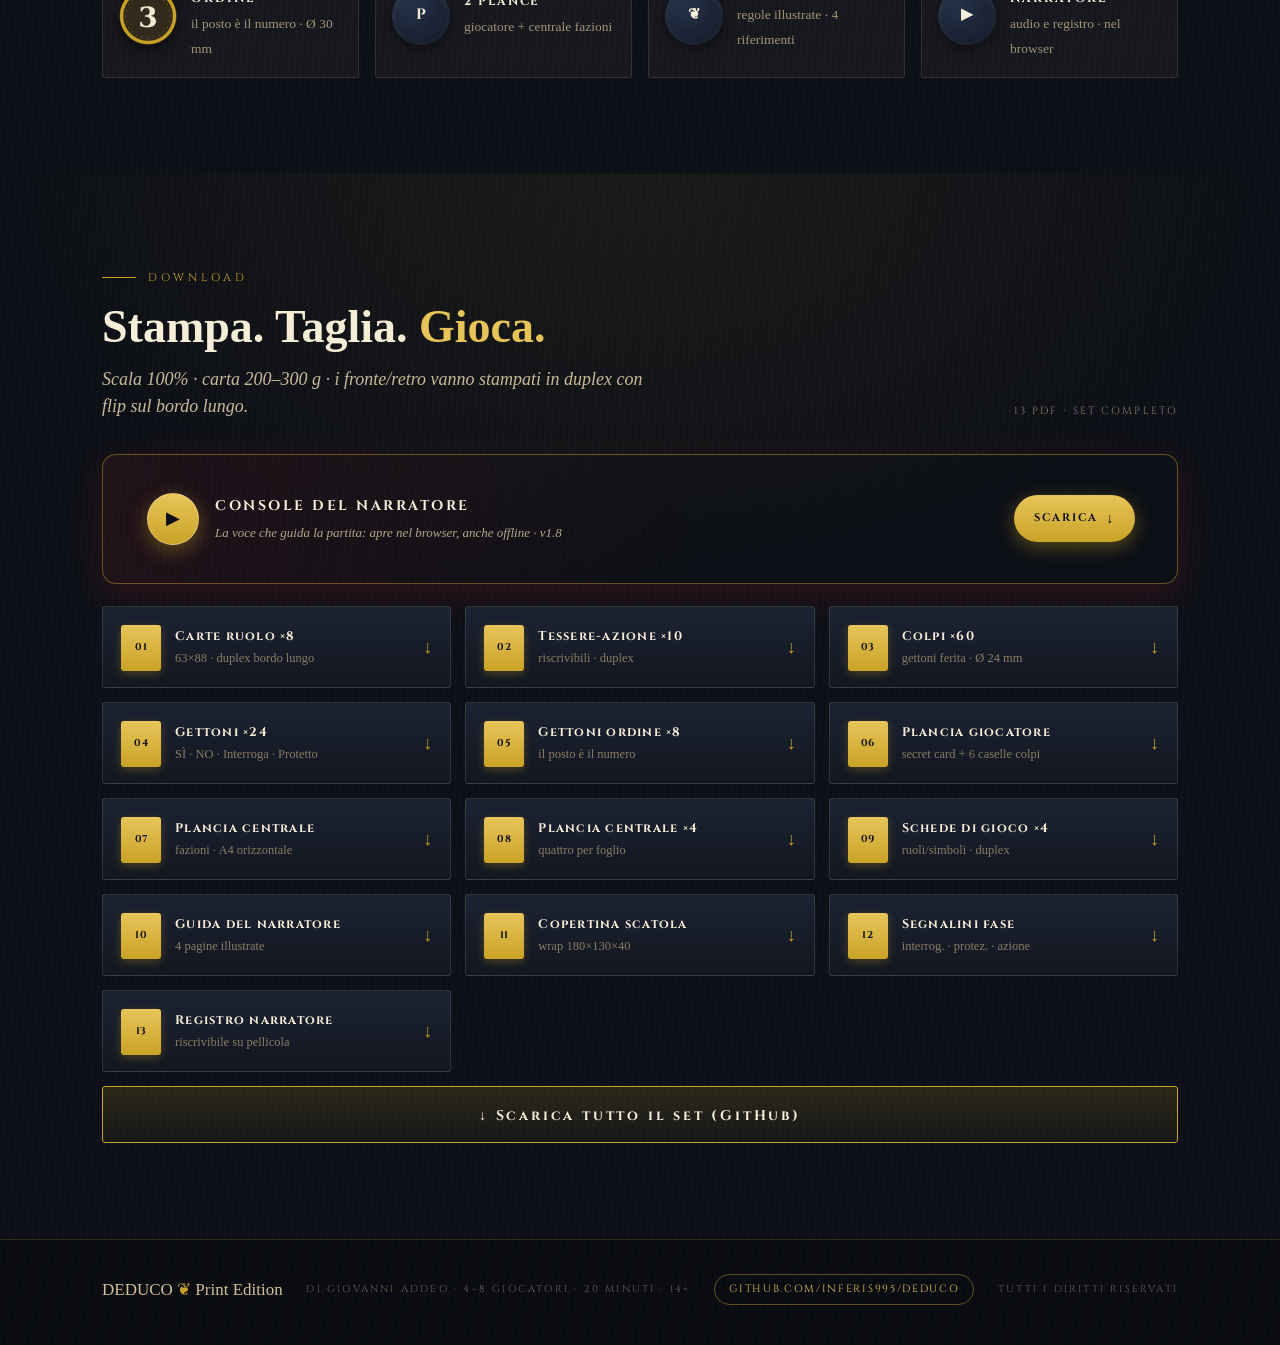
==== commit 347d7b47: "Deploy: console download link normale" ====
--- a/index.html
+++ b/index.html
@@ -540,7 +540,7 @@
           <span>La voce che guida la partita: apre nel browser, anche offline · v1.8</span>
         </span>
       </a>
-      <a class="go" href="javascript:void(0)" id="consolaDown" aria-label="Scarica la console">Scarica<span class="ar">↓</span></a>
+      <a class="go" href="pdf/Deduco-console.html" download>Scarica<span class="ar">↓</span></a>
     </div>
     <style>
       .dl-console-hero{border:1px solid rgba(201,162,39,.45);border-radius:14px;background:linear-gradient(90deg,rgba(118,26,32,.18),rgba(13,16,23,.6) 55%);display:flex;align-items:stretch;gap:0;margin:0 0 22px;overflow:hidden}
@@ -550,7 +550,6 @@
       .dl-console-hero .tx b{font-family:var(--caps);font-size:14px;letter-spacing:.18em;text-transform:uppercase;color:var(--manila-hi)}
       .dl-console-hero .tx span{font-size:13px;color:#B6A88C;line-height:1.4}
       .dl-console-hero .go{flex:0 0 auto;align-self:center;margin-right:20px;font-family:var(--caps);font-size:11px;letter-spacing:.16em;text-transform:uppercase;color:#0D1017;background:linear-gradient(180deg,var(--gold-hi),var(--gold));padding:13px 20px;border-radius:99px;text-decoration:none;font-weight:700;white-space:nowrap;cursor:pointer;box-shadow:0 5px 18px rgba(201,162,39,.4);transition:transform .1s,filter .15s,box-shadow .2s,-webkit-tap-highlight-color 0s}
-      .dl-console-hero .go.loading{background:linear-gradient(180deg,#b98f2a,#8a6d1a);opacity:.85;pointer-events:none}
       .dl-console-hero .go:hover{transform:translateY(-1px);box-shadow:0 8px 24px rgba(201,162,39,.5)}
       .dl-console-hero .go:active{transform:scale(.93) translateY(1px);filter:brightness(.94);box-shadow:0 2px 8px rgba(201,162,39,.3)}
       .dl-console-hero .go:visited{color:#0D1017 !important}
@@ -679,36 +678,7 @@
   upd();
 })();
 
-// ============ CONSOLE: download FORZATO (Blob) — funziona anche dove download attr fallisce ============
-(function(){
-  const btn=document.getElementById('consolaDown');
-  if(!btn) return;
-  btn.addEventListener('click', async function(){
-    const orig=btn.innerHTML;
-    btn.classList.add('loading');
-    btn.innerHTML='Scarico…<span class="ar"></span>';
-    try{
-      // 1) scarica il file HTML console come stream
-      const res=await fetch('pdf/Deduco-console.html',{cache:'no-cache'});
-      if(!res.ok) throw new Error('HTTP '+res.status);
-      const blob=await res.blob();
-      // 2) crea URL temporaneo e forza il download come file .html
-      const url=URL.createObjectURL(blob);
-      const a=document.createElement('a');
-      a.href=url; a.download='Deduco-console.html';
-      document.body.appendChild(a); a.click(); a.remove();
-      setTimeout(()=>URL.revokeObjectURL(url),4000);
-      btn.classList.remove('loading'); btn.innerHTML=orig;
-    }catch(e){
-      // fallback: apri direttamente l'html (il browser lo salverà o mostrerà)
-      btn.innerHTML='Scarica di nuovo<span class="ar"></span>';
-      const a=document.createElement('a');
-      a.href='pdf/Deduco-console.html'; a.download='Deduco-console.html';
-      document.body.appendChild(a); a.click(); a.remove();
-      setTimeout(()=>{ btn.classList.remove('loading'); btn.innerHTML=orig; },3000);
-    }
-  });
-})();
+// ============ CONSOLE: download FORZATO (Blob) — rimosso, usiamo il link download normale come gli altri ============
 </script>
 </body>
 </html>
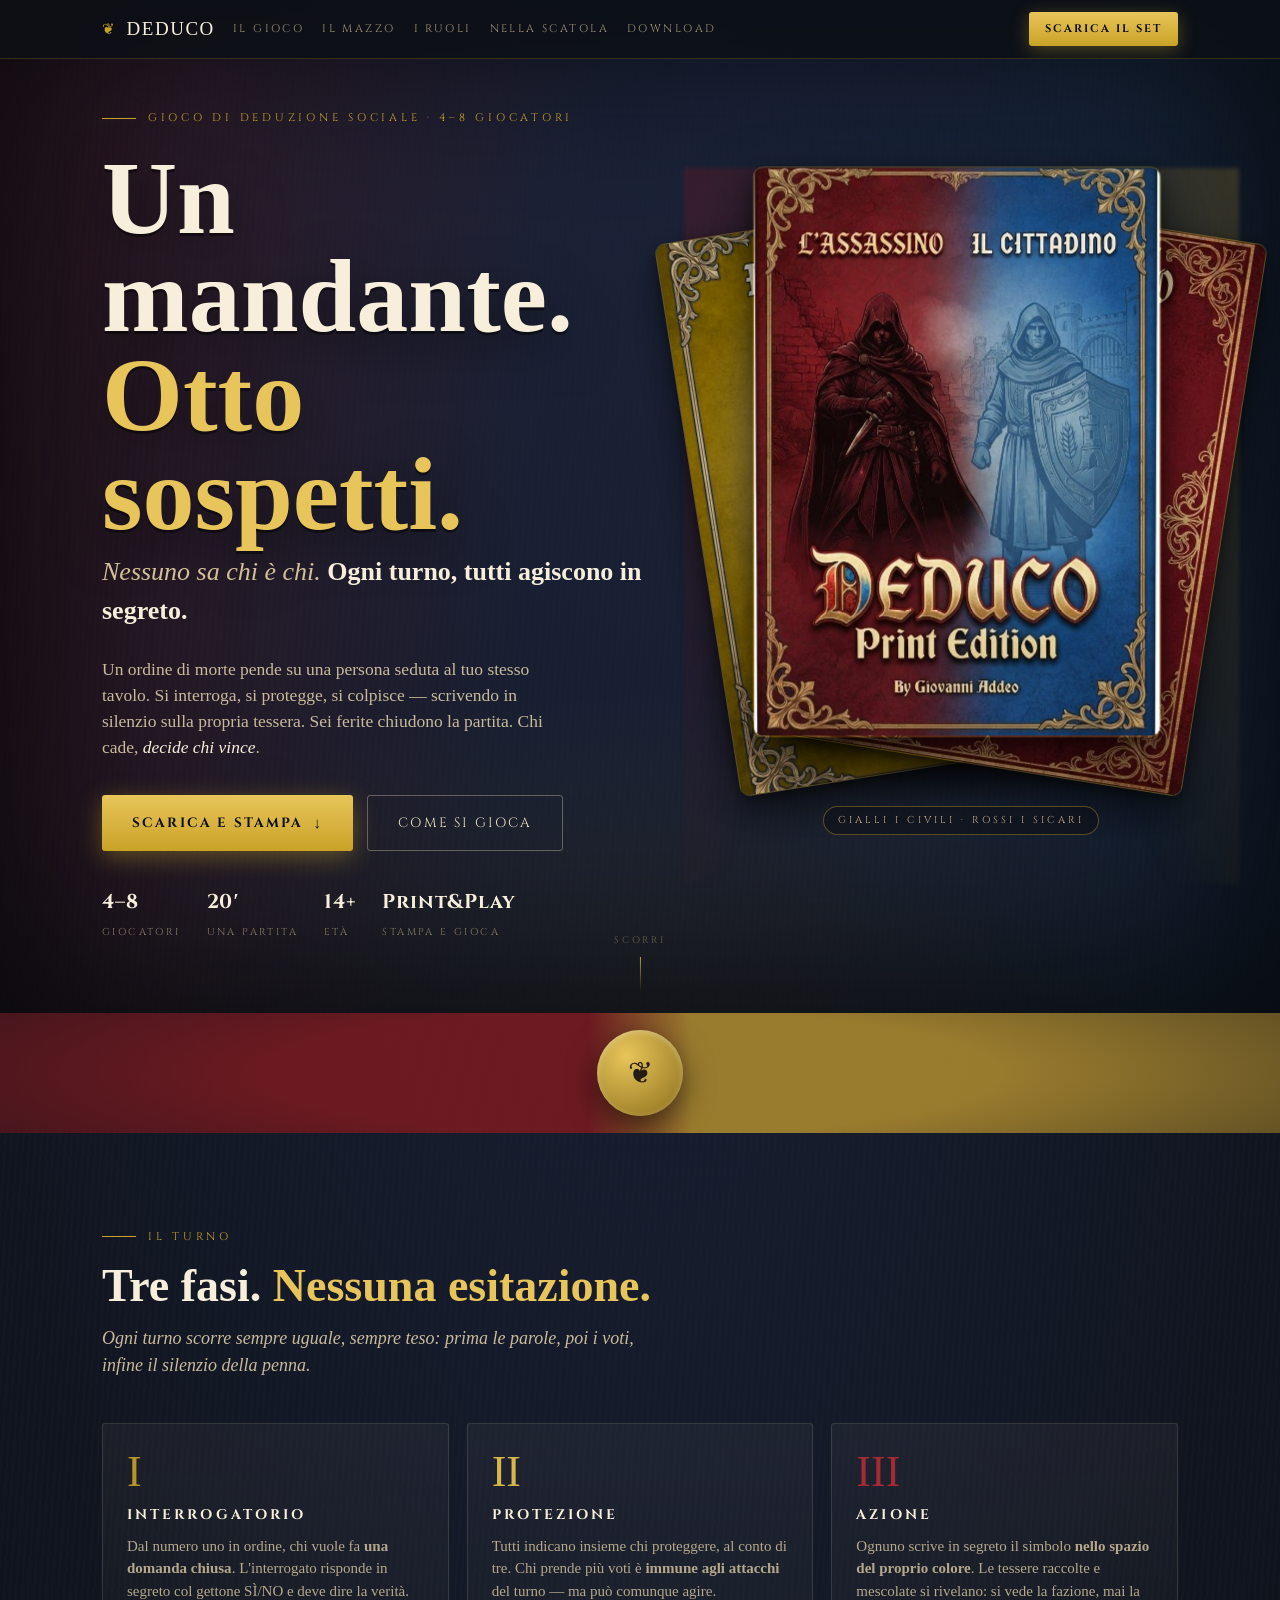
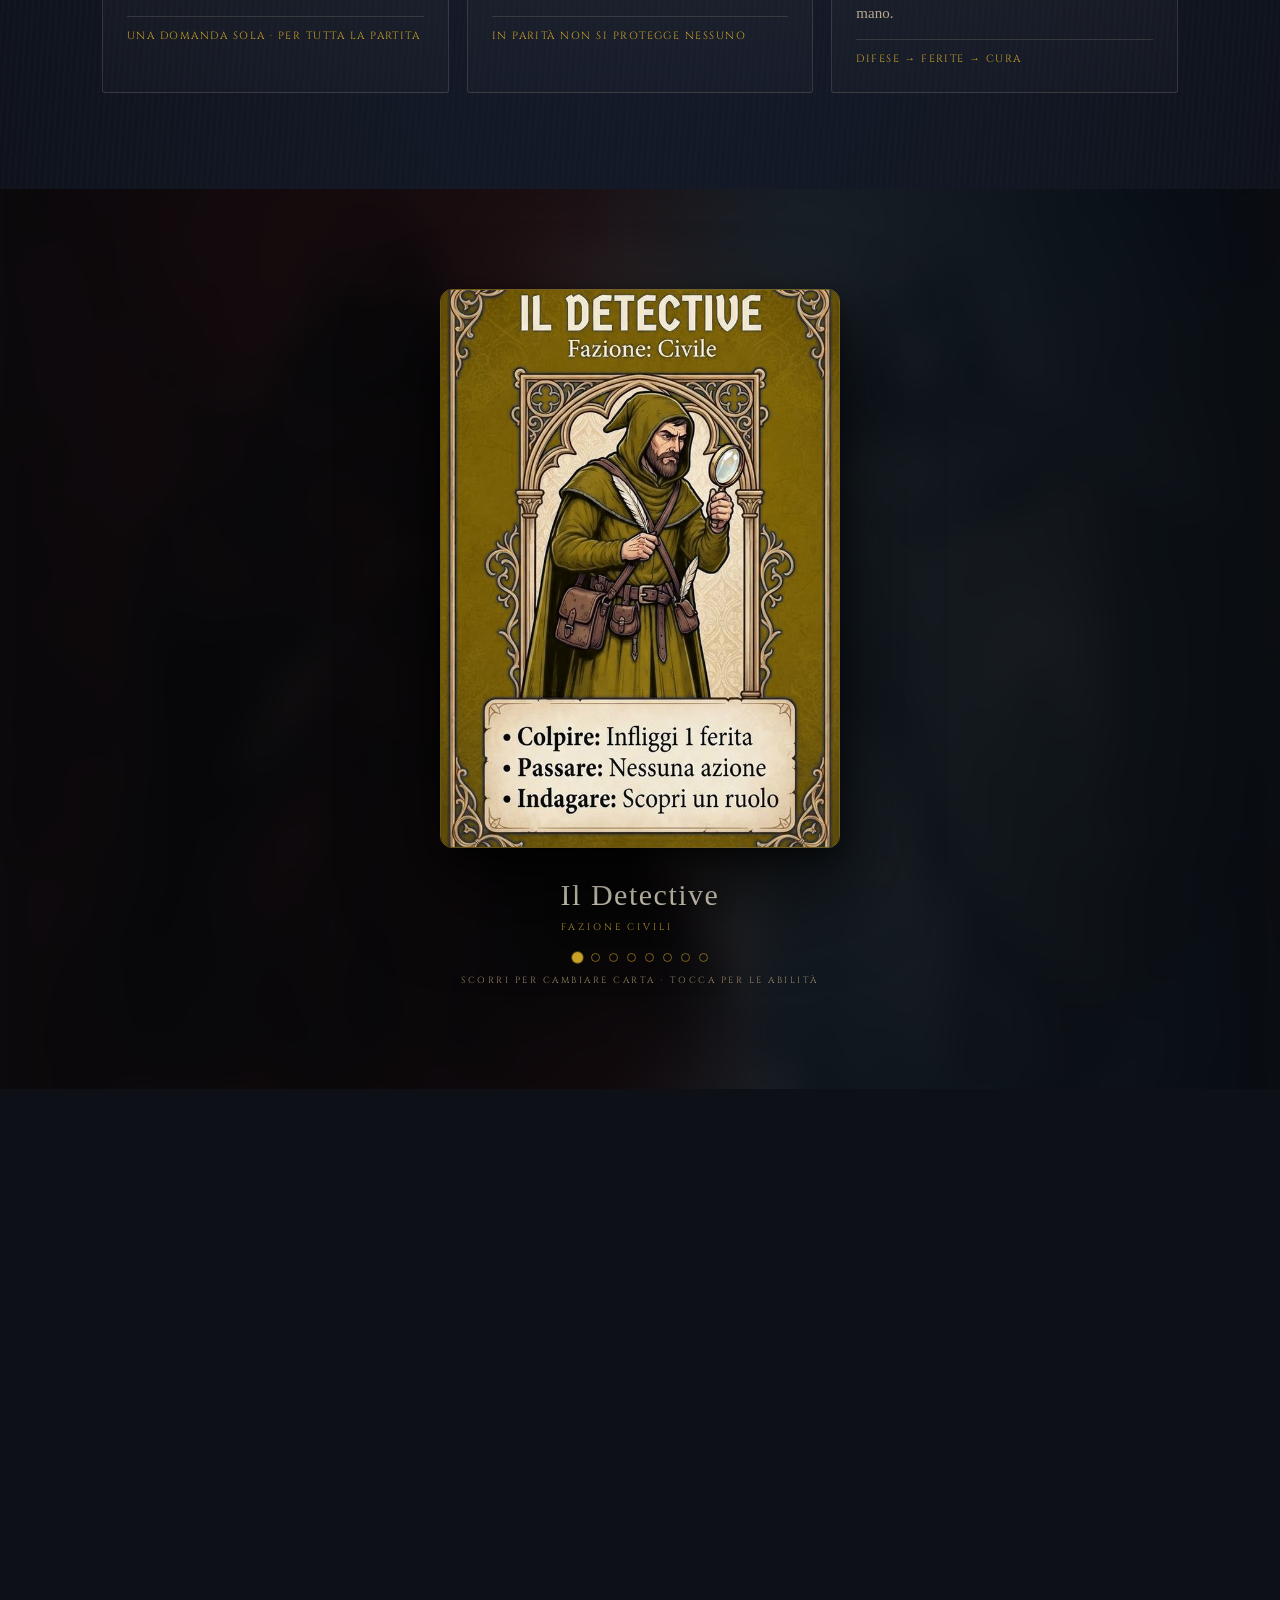
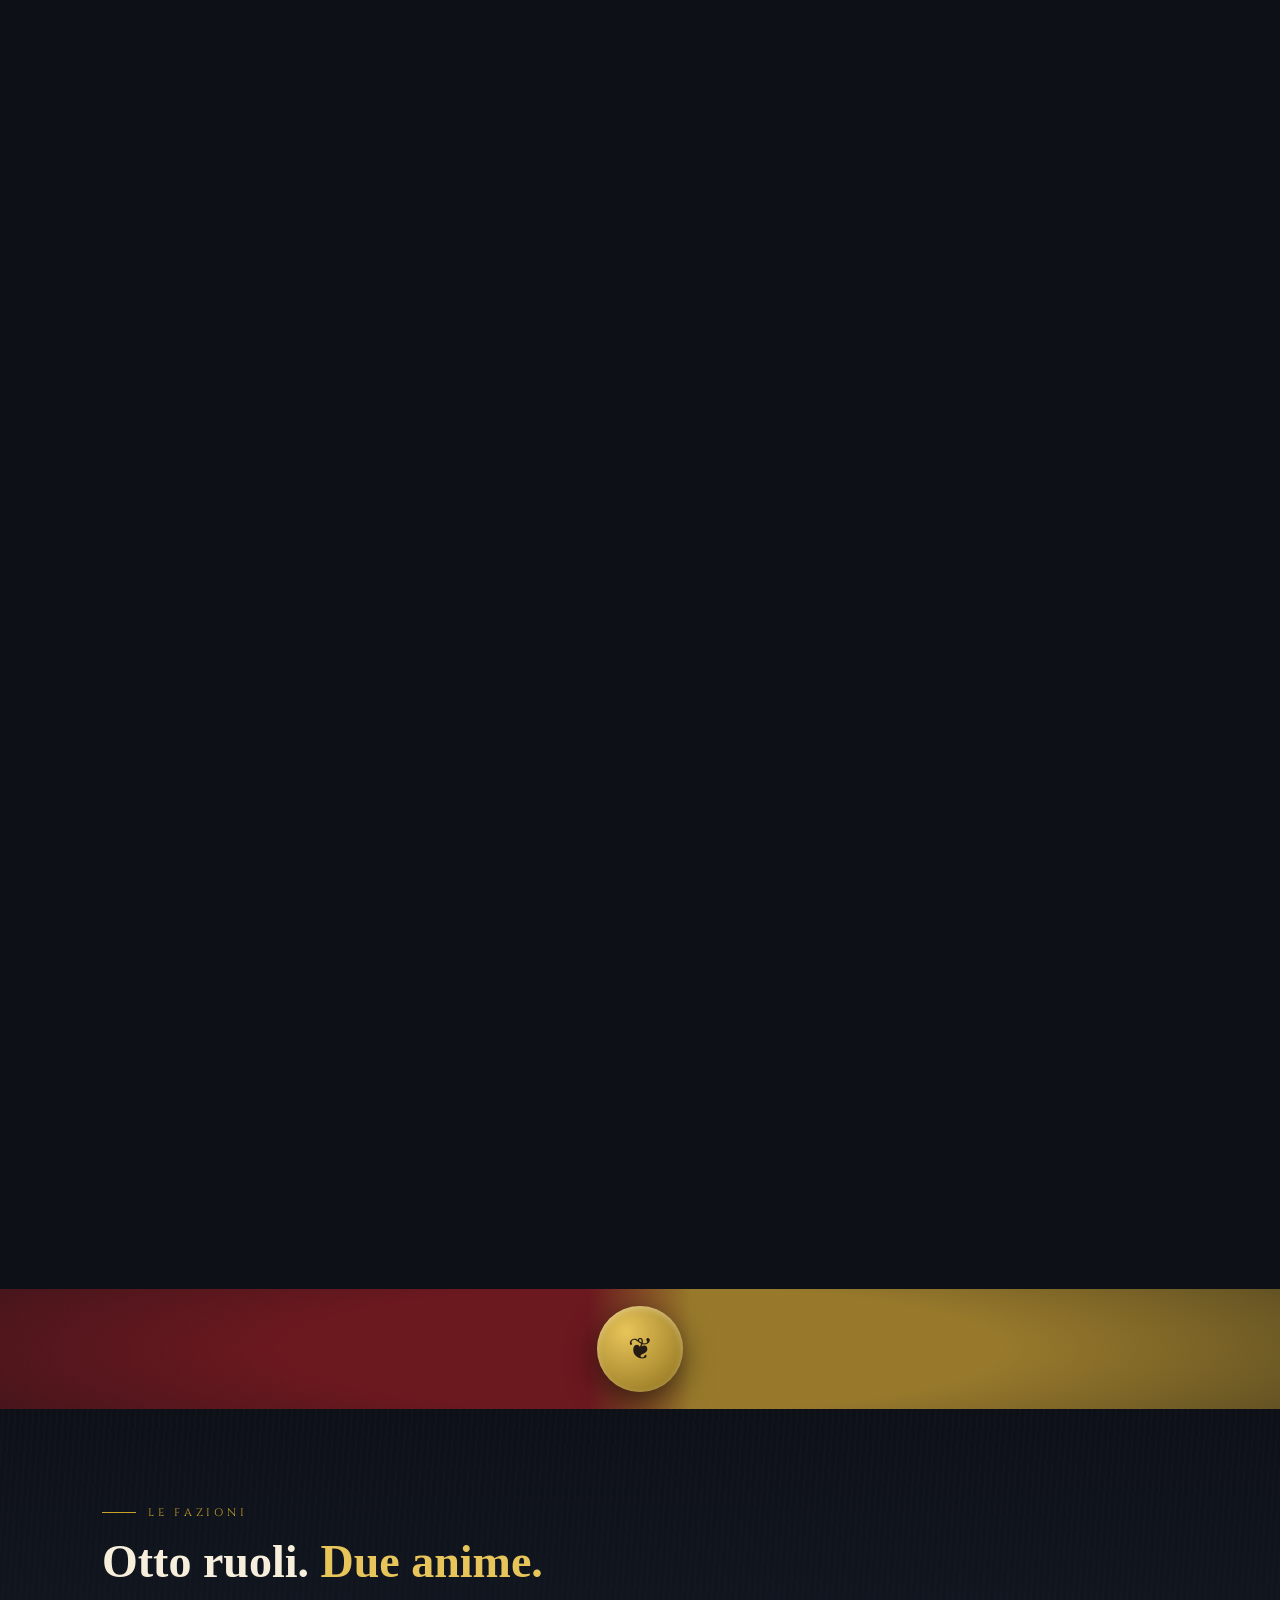
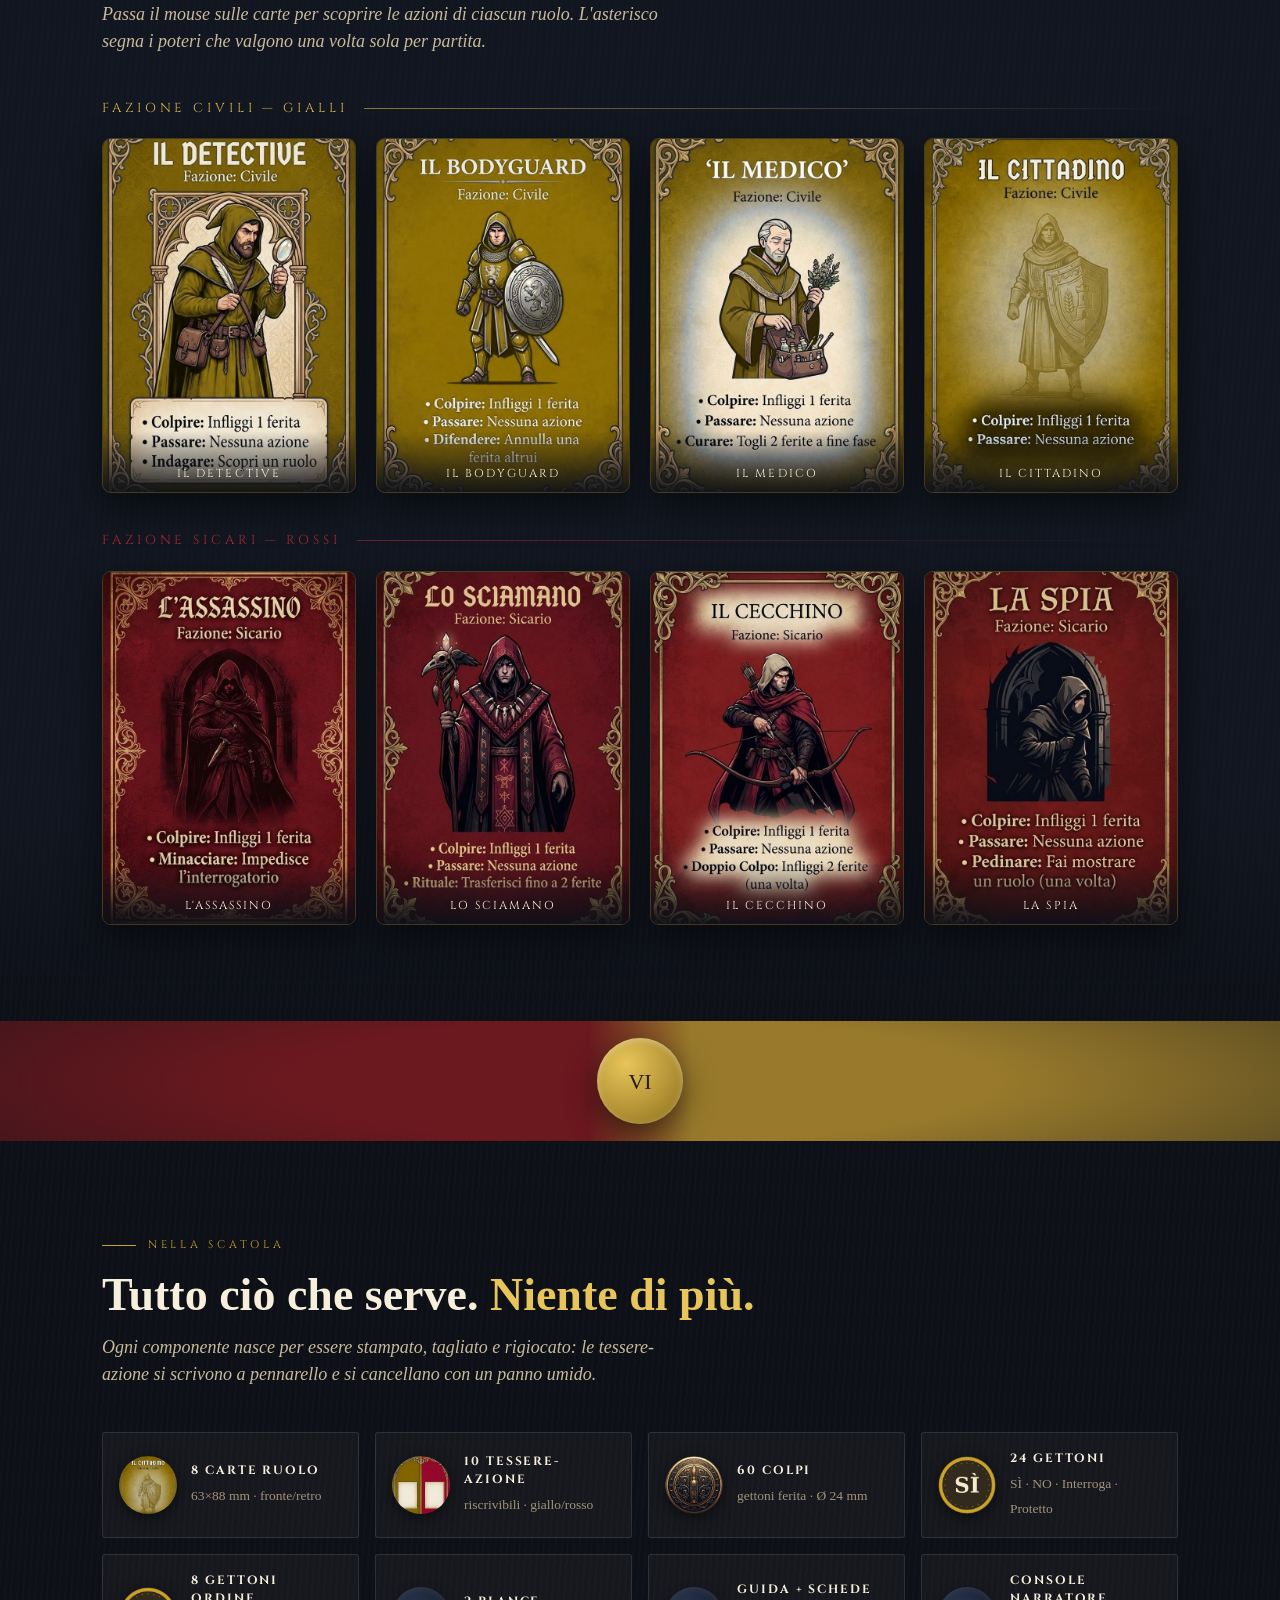
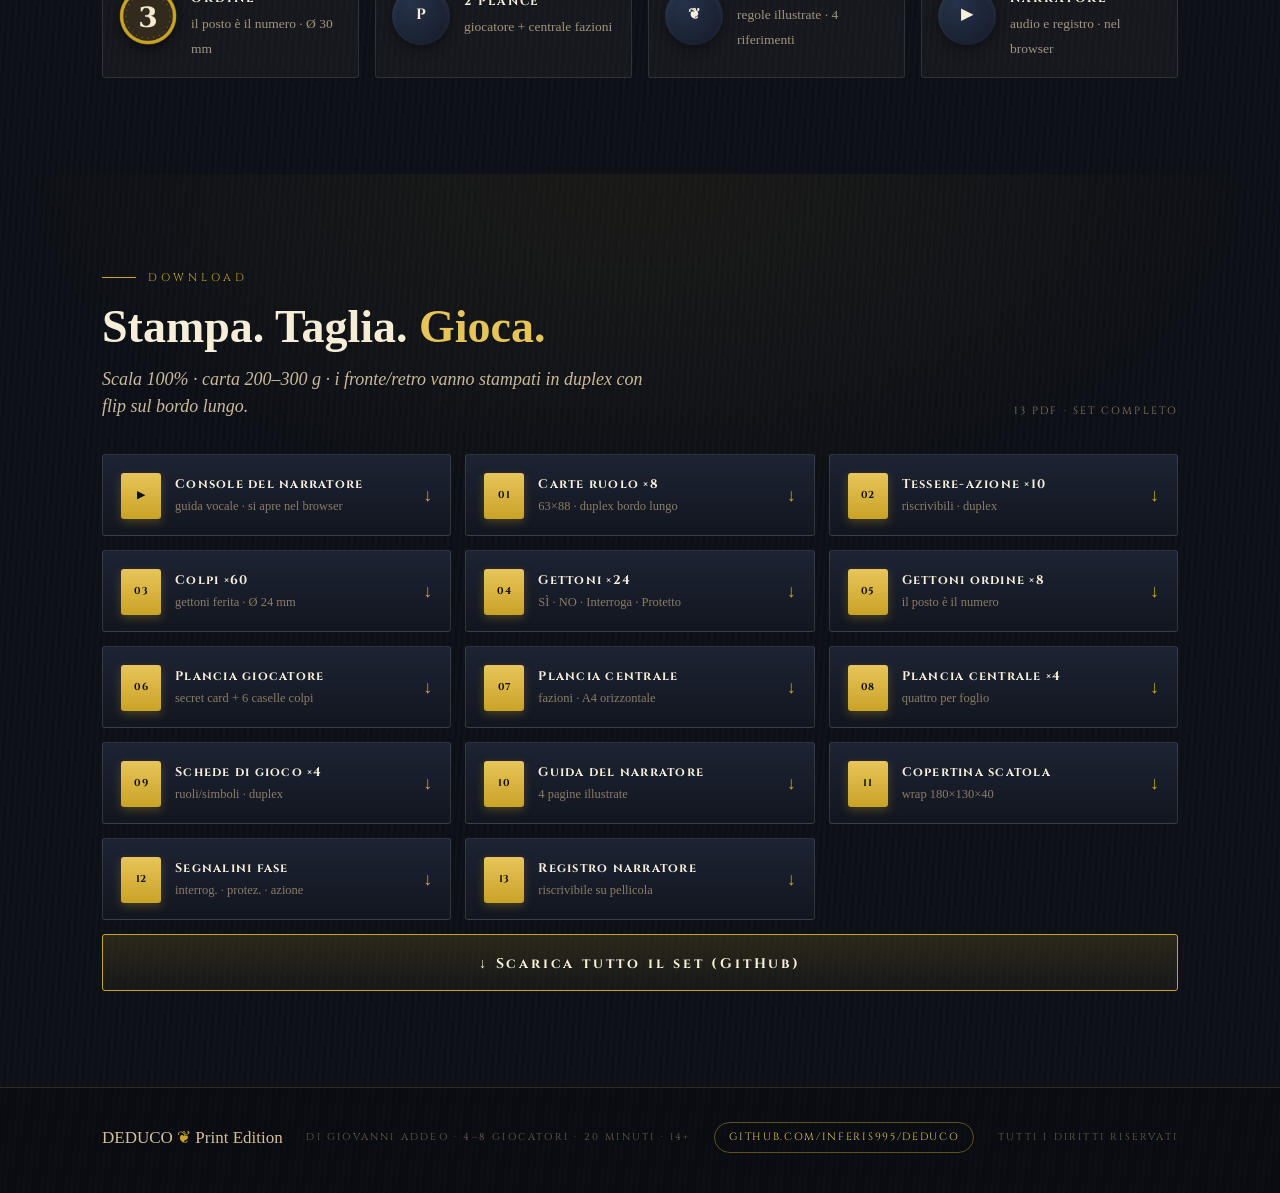
==== commit 2bc6e6c0: "Deploy: console come card download normale" ====
--- a/index.html
+++ b/index.html
@@ -531,36 +531,8 @@
       <div class="dl-note rv">13 PDF · set completo</div>
     </div>
 
-    <!-- CONSOLE IN EVIDENZA -->
-    <div class="dl-console-hero rv">
-      <a class="con-play" href="pdf/Deduco-console.html" target="_blank" rel="noopener" aria-label="Apri la console del narratore">
-        <span class="playbtn">▶</span>
-        <span class="tx">
-          <b>Console del narratore</b>
-          <span>La voce che guida la partita: apre nel browser, anche offline · v1.8</span>
-        </span>
-      </a>
-      <a class="go" href="pdf/Deduco-console.html" download>Scarica<span class="ar">↓</span></a>
-    </div>
-    <style>
-      .dl-console-hero{border:1px solid rgba(201,162,39,.45);border-radius:14px;background:linear-gradient(90deg,rgba(118,26,32,.18),rgba(13,16,23,.6) 55%);display:flex;align-items:stretch;gap:0;margin:0 0 22px;overflow:hidden}
-      .dl-console-hero .con-play{display:flex;align-items:center;gap:16px;padding:20px 22px;flex:1;text-decoration:none;min-width:0}
-      .dl-console-hero .playbtn{width:52px;height:52px;flex:0 0 auto;border-radius:50%;background:linear-gradient(180deg,var(--gold-hi),var(--gold));display:grid;place-items:center;font-size:18px;color:#0D1017;box-shadow:0 6px 20px rgba(201,162,39,.4)}
-      .dl-console-hero .tx{display:flex;flex-direction:column;gap:5px;min-width:0}
-      .dl-console-hero .tx b{font-family:var(--caps);font-size:14px;letter-spacing:.18em;text-transform:uppercase;color:var(--manila-hi)}
-      .dl-console-hero .tx span{font-size:13px;color:#B6A88C;line-height:1.4}
-      .dl-console-hero .go{flex:0 0 auto;align-self:center;margin-right:20px;font-family:var(--caps);font-size:11px;letter-spacing:.16em;text-transform:uppercase;color:#0D1017;background:linear-gradient(180deg,var(--gold-hi),var(--gold));padding:13px 20px;border-radius:99px;text-decoration:none;font-weight:700;white-space:nowrap;cursor:pointer;box-shadow:0 5px 18px rgba(201,162,39,.4);transition:transform .1s,filter .15s,box-shadow .2s,-webkit-tap-highlight-color 0s}
-      .dl-console-hero .go:hover{transform:translateY(-1px);box-shadow:0 8px 24px rgba(201,162,39,.5)}
-      .dl-console-hero .go:active{transform:scale(.93) translateY(1px);filter:brightness(.94);box-shadow:0 2px 8px rgba(201,162,39,.3)}
-      .dl-console-hero .go:visited{color:#0D1017 !important}
-      @media(max-width:520px){
-        .dl-console-hero{flex-direction:column;align-items:stretch}
-        .dl-console-hero .con-play{padding:16px 16px 12px}
-        .dl-console-hero .go{align-self:flex-start;margin:0 16px 16px;padding:11px 20px}
-      }
-    </style>
-
     <div class="dl-grid">
+      <a class="dl rv" href="pdf/Deduco-console.html" download><span class="tag">▶</span><span class="tx"><b>Console del narratore</b><span>guida vocale · si apre nel browser</span></span><span class="dmar">↓</span></a>
       <a class="dl rv" href="pdf/01-carte-ruolo.pdf" download><span class="tag">01</span><span class="tx"><b>Carte ruolo ×8</b><span>63×88 · duplex bordo lungo</span></span><span class="dmar">↓</span></a>
       <a class="dl rv" href="pdf/02-tessere-azione.pdf" download><span class="tag">02</span><span class="tx"><b>Tessere-azione ×10</b><span>riscrivibili · duplex</span></span><span class="dmar">↓</span></a>
       <a class="dl rv" href="pdf/03-colpi-ferite.pdf" download><span class="tag">03</span><span class="tx"><b>Colpi ×60</b><span>gettoni ferita · Ø 24 mm</span></span><span class="dmar">↓</span></a>
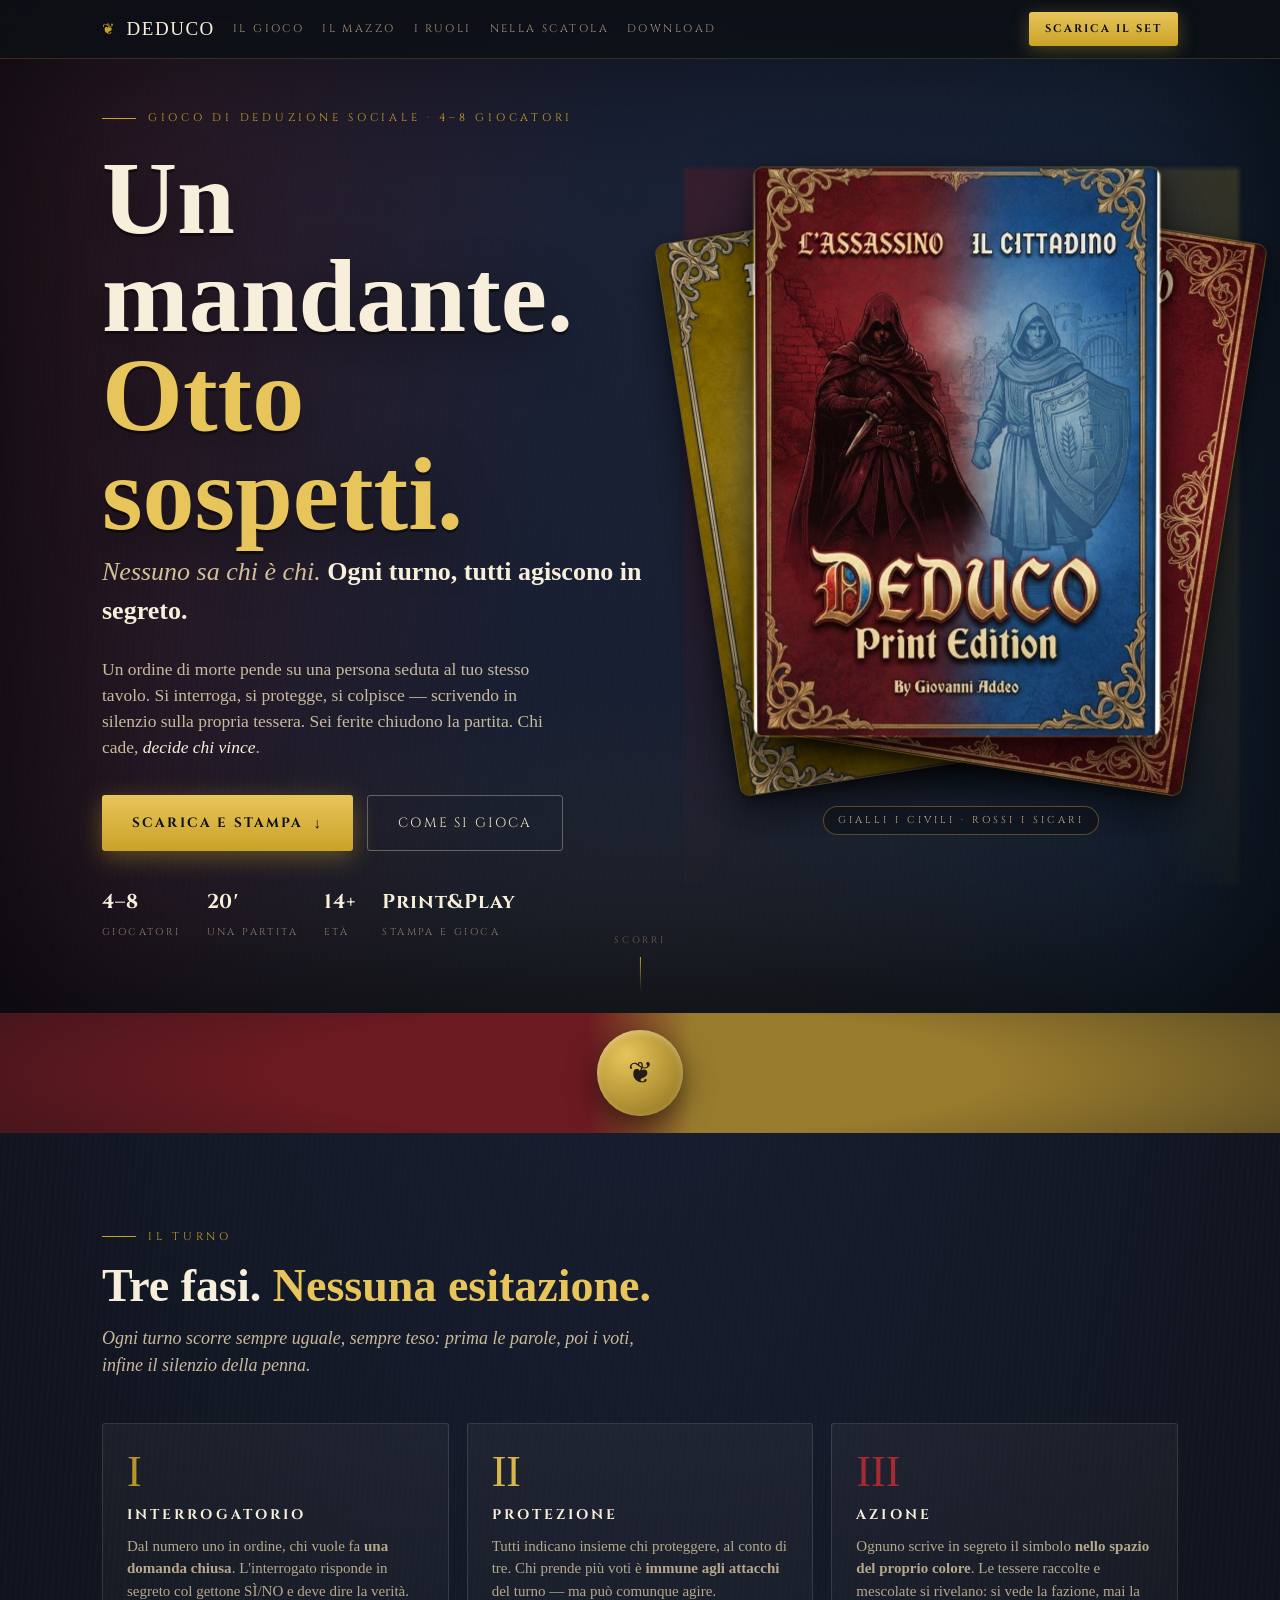
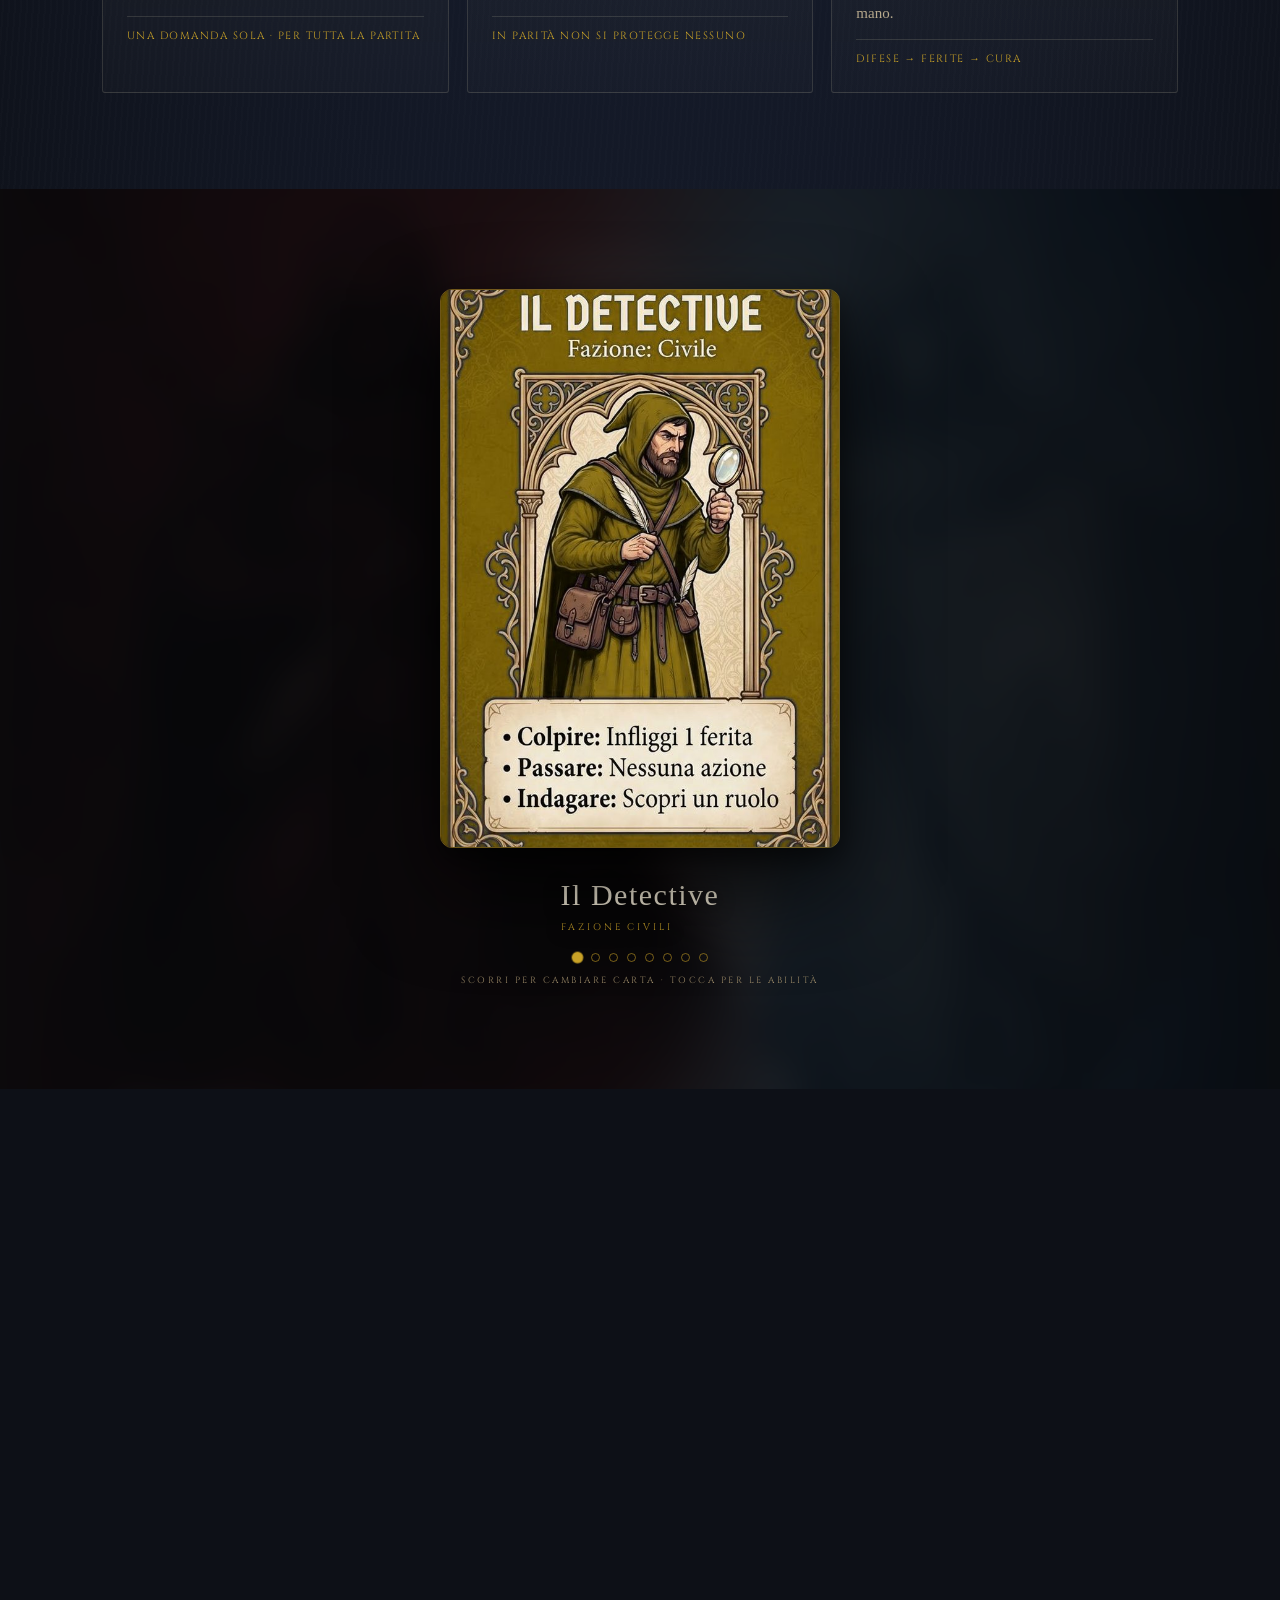
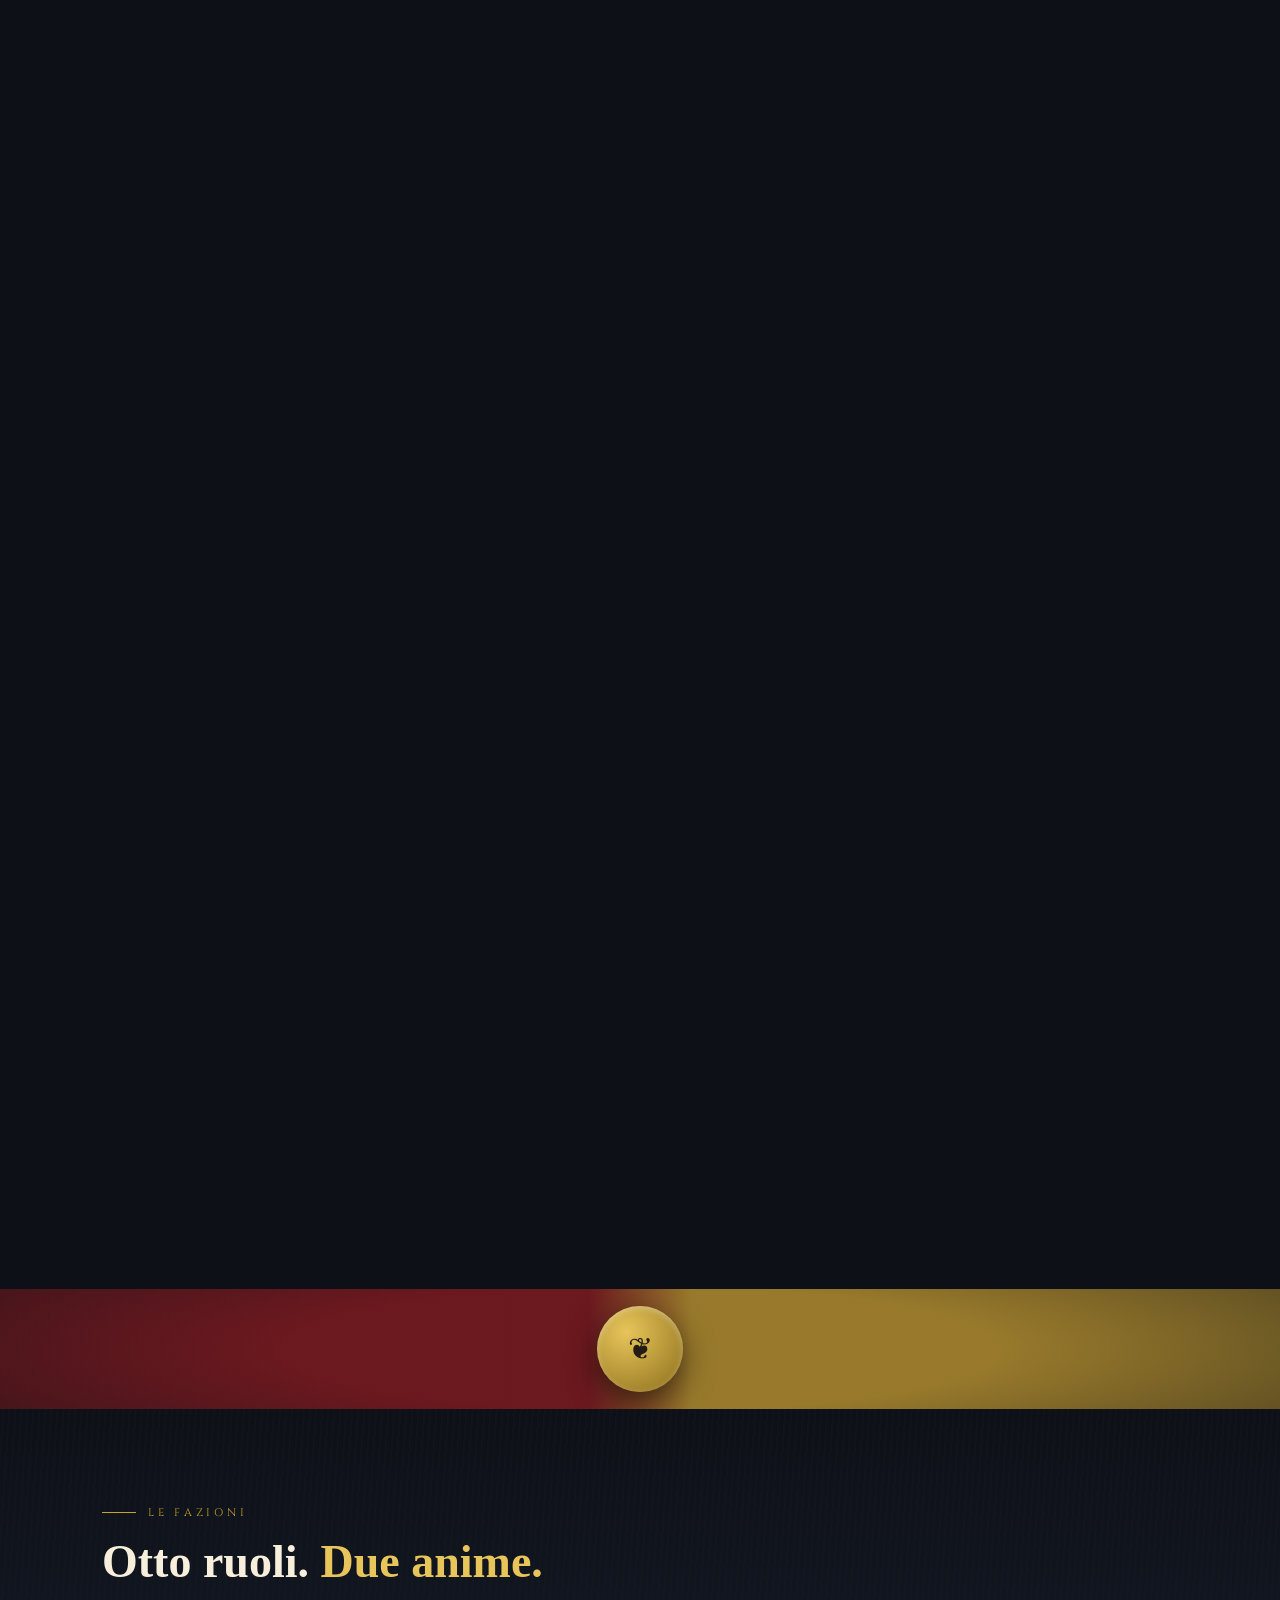
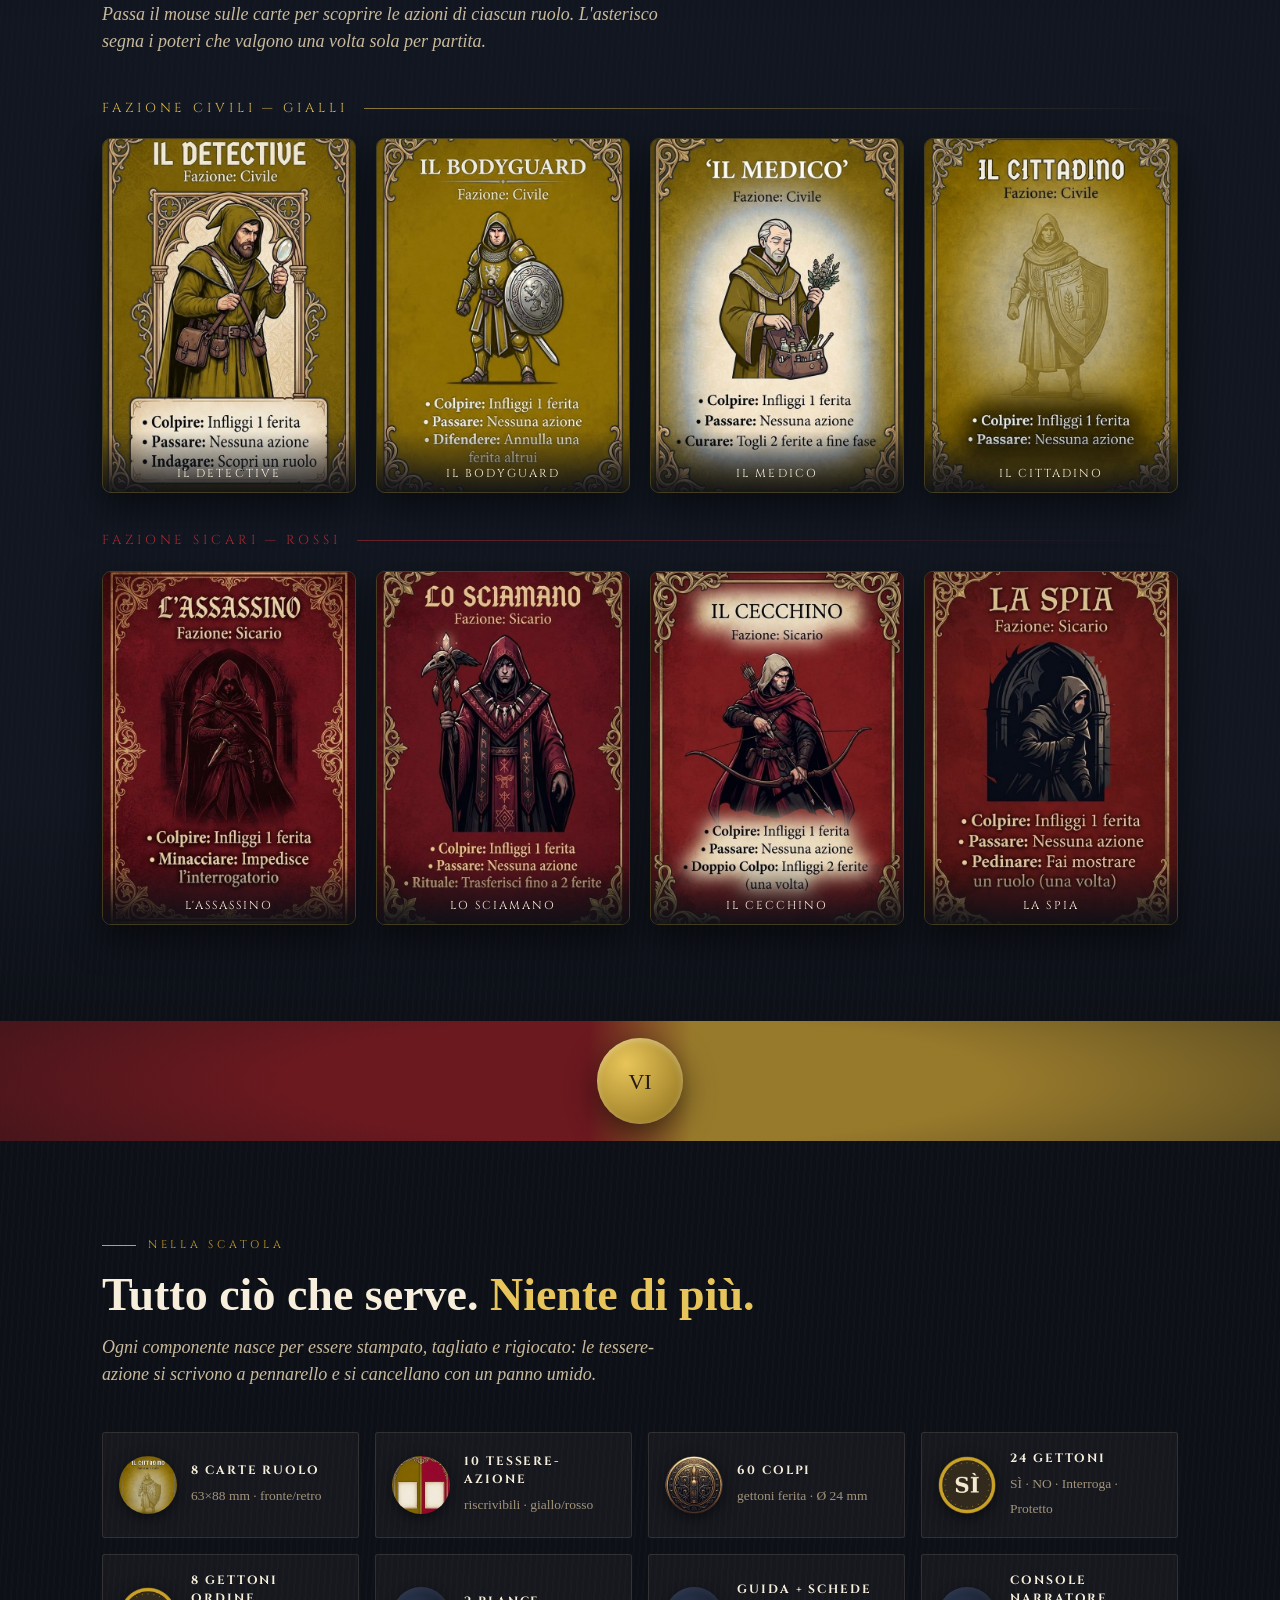
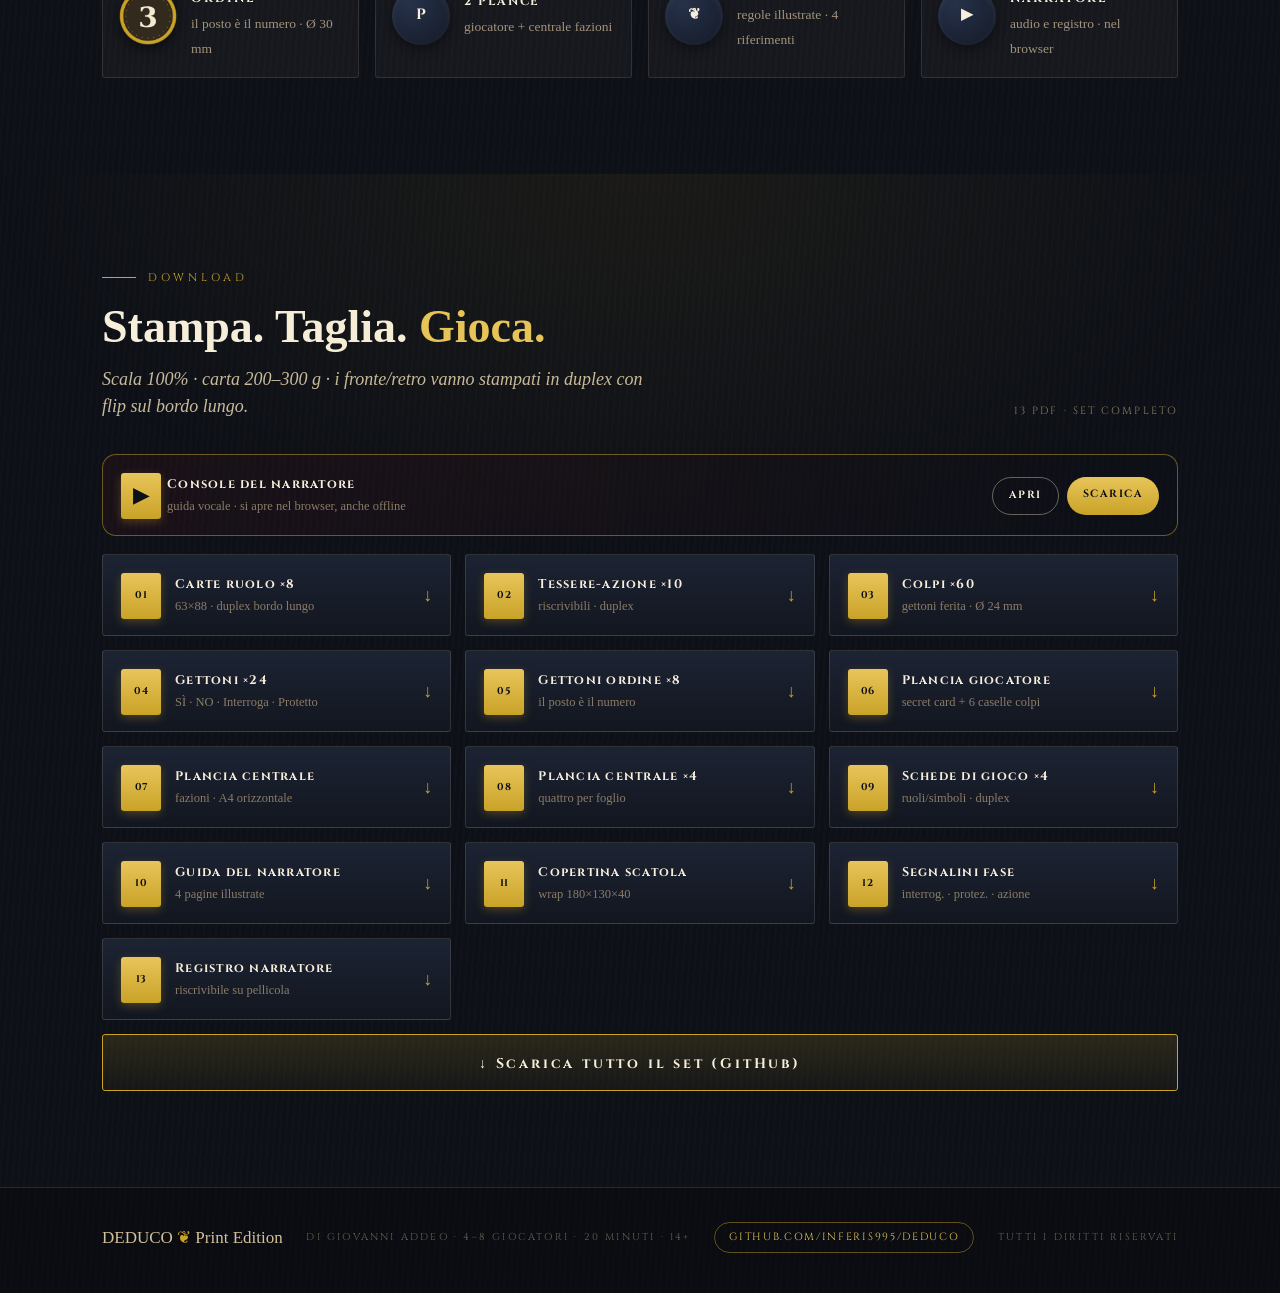
==== commit 35a4d9a7: "Deploy: console con bottoni Apri+Scarica" ====
--- a/index.html
+++ b/index.html
@@ -308,6 +308,20 @@
 .comp b{display:block;font-family:var(--caps);font-size:12px;letter-spacing:.16em;text-transform:uppercase;color:var(--manila-hi);margin-bottom:3px}
 .comp span{font-size:13.5px;color:#A2937A}
 
+.dl.cons{display:flex;align-items:center;gap:12px;width:100%;background:linear-gradient(90deg,rgba(118,26,32,.12),rgba(13,16,23,.5));border:1px solid rgba(201,162,39,.5);border-radius:14px;padding:16px 18px;margin-bottom:4px}
+.dl.cons .tag{font-size:20px}
+.dl.cons .cons-btns{display:flex;gap:8px;margin-left:auto;flex-wrap:nowrap}
+.dl.cons .cons-open,.dl.cons .cons-dl{font-family:var(--caps);font-size:10.5px;letter-spacing:.14em;text-transform:uppercase;text-decoration:none;padding:10px 16px;border-radius:99px;white-space:nowrap;font-weight:700}
+.dl.cons .cons-open{color:var(--manila-hi);border:1px solid rgba(235,223,192,.4)}
+.dl.cons .cons-open:visited{color:var(--manila-hi) !important}
+.dl.cons .cons-dl{color:#0D1017;background:linear-gradient(180deg,var(--gold-hi),var(--gold))}
+.dl.cons .cons-dl:visited{color:#0D1017 !important}
+@media(max-width:520px){
+  .dl.cons{flex-wrap:wrap;padding:14px}
+  .dl.cons .tx{flex:1;min-width:0}
+  .dl.cons .cons-btns{margin-left:0;width:100%;justify-content:flex-end}
+}
+
 /* ============ DOWNLOAD ============ */
 #download{position:relative}
 #download::before{content:"";position:absolute;inset:0;background:radial-gradient(80% 60% at 50% 0,rgba(201,162,39,.07),transparent 65%)}
@@ -532,7 +546,13 @@
     </div>
 
     <div class="dl-grid">
-      <a class="dl rv" href="pdf/Deduco-console.html" download><span class="tag">▶</span><span class="tx"><b>Console del narratore</b><span>guida vocale · si apre nel browser</span></span><span class="dmar">↓</span></a>
+      <div class="dl cons rv" style="grid-column:1/-1;gap:6px">
+        <span class="tag">▶</span><span class="tx"><b>Console del narratore</b><span>guida vocale · si apre nel browser, anche offline</span></span>
+        <span class="cons-btns">
+          <a class="cons-open" href="pdf/Deduco-console.html" target="_blank" rel="noopener">Apri</a>
+          <a class="cons-dl" href="pdf/Deduco-console.html" download>Scarica</a>
+        </span>
+      </div>
       <a class="dl rv" href="pdf/01-carte-ruolo.pdf" download><span class="tag">01</span><span class="tx"><b>Carte ruolo ×8</b><span>63×88 · duplex bordo lungo</span></span><span class="dmar">↓</span></a>
       <a class="dl rv" href="pdf/02-tessere-azione.pdf" download><span class="tag">02</span><span class="tx"><b>Tessere-azione ×10</b><span>riscrivibili · duplex</span></span><span class="dmar">↓</span></a>
       <a class="dl rv" href="pdf/03-colpi-ferite.pdf" download><span class="tag">03</span><span class="tx"><b>Colpi ×60</b><span>gettoni ferita · Ø 24 mm</span></span><span class="dmar">↓</span></a>
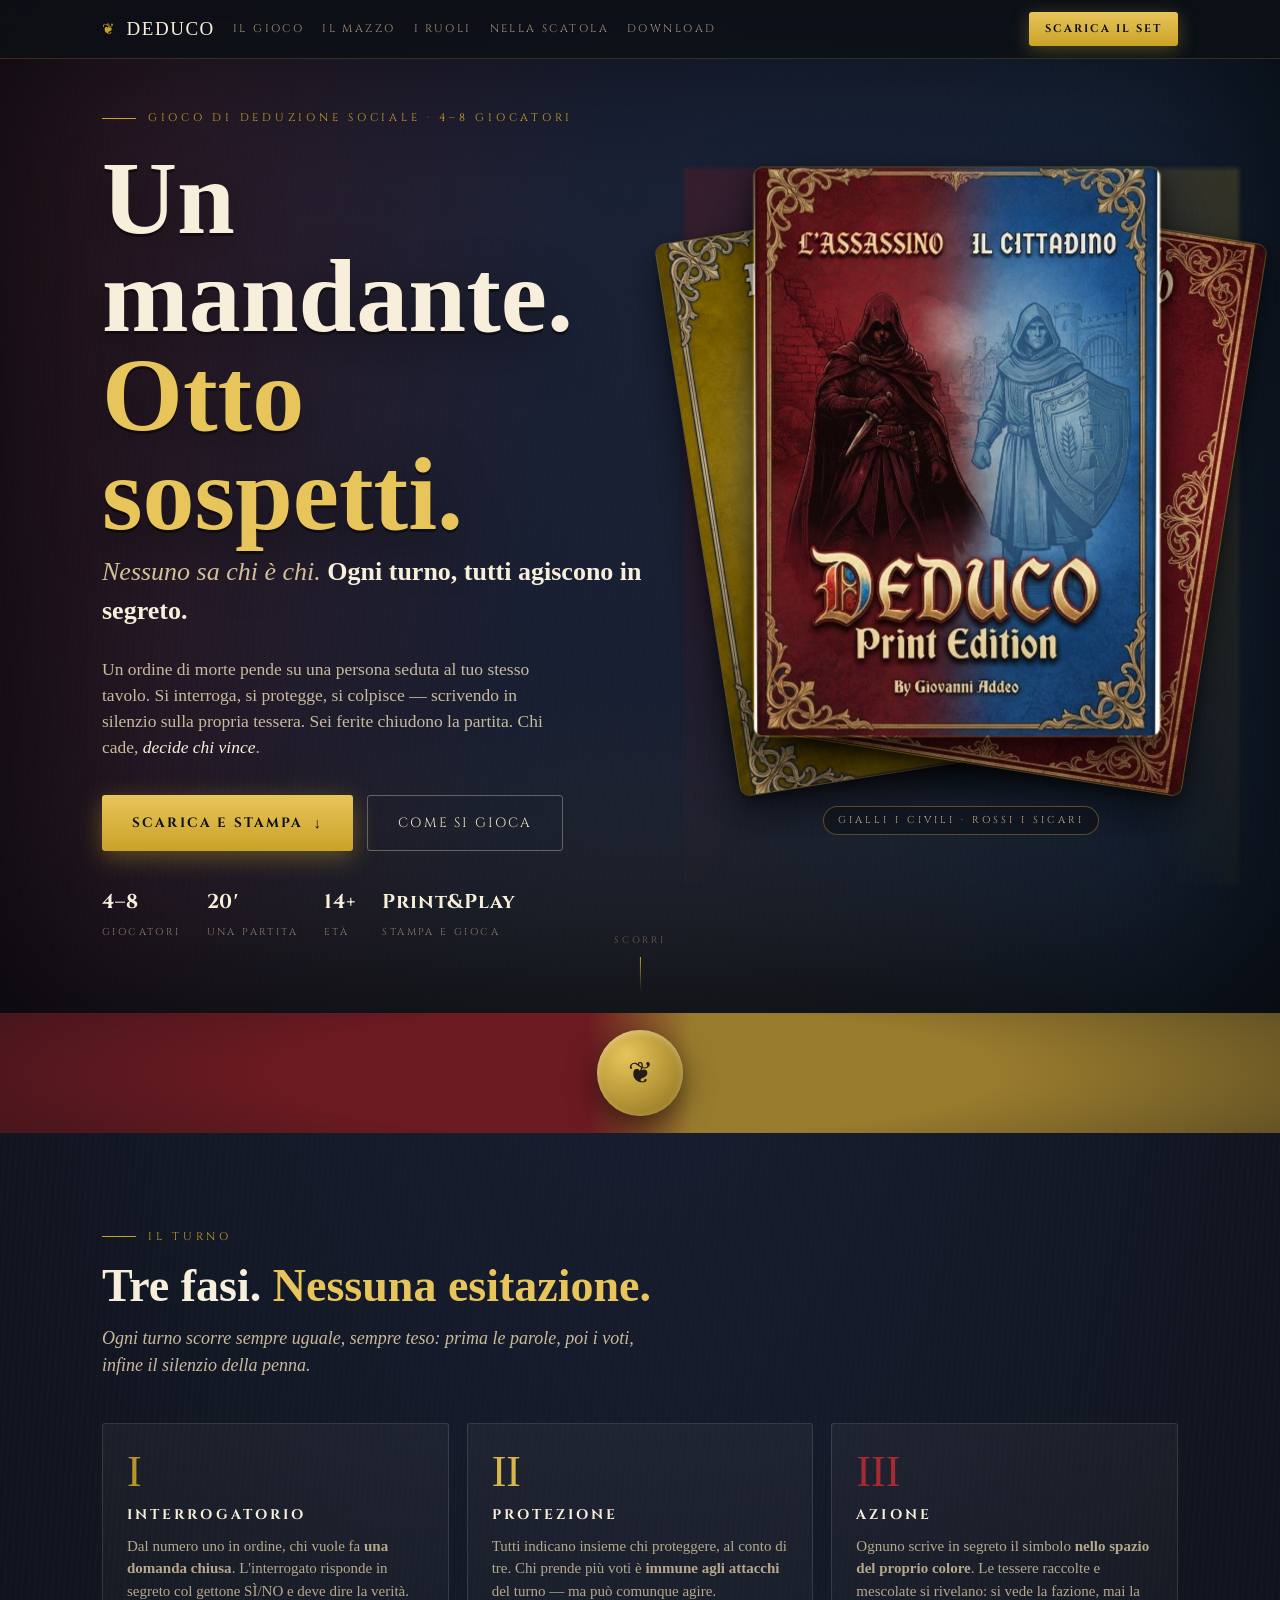
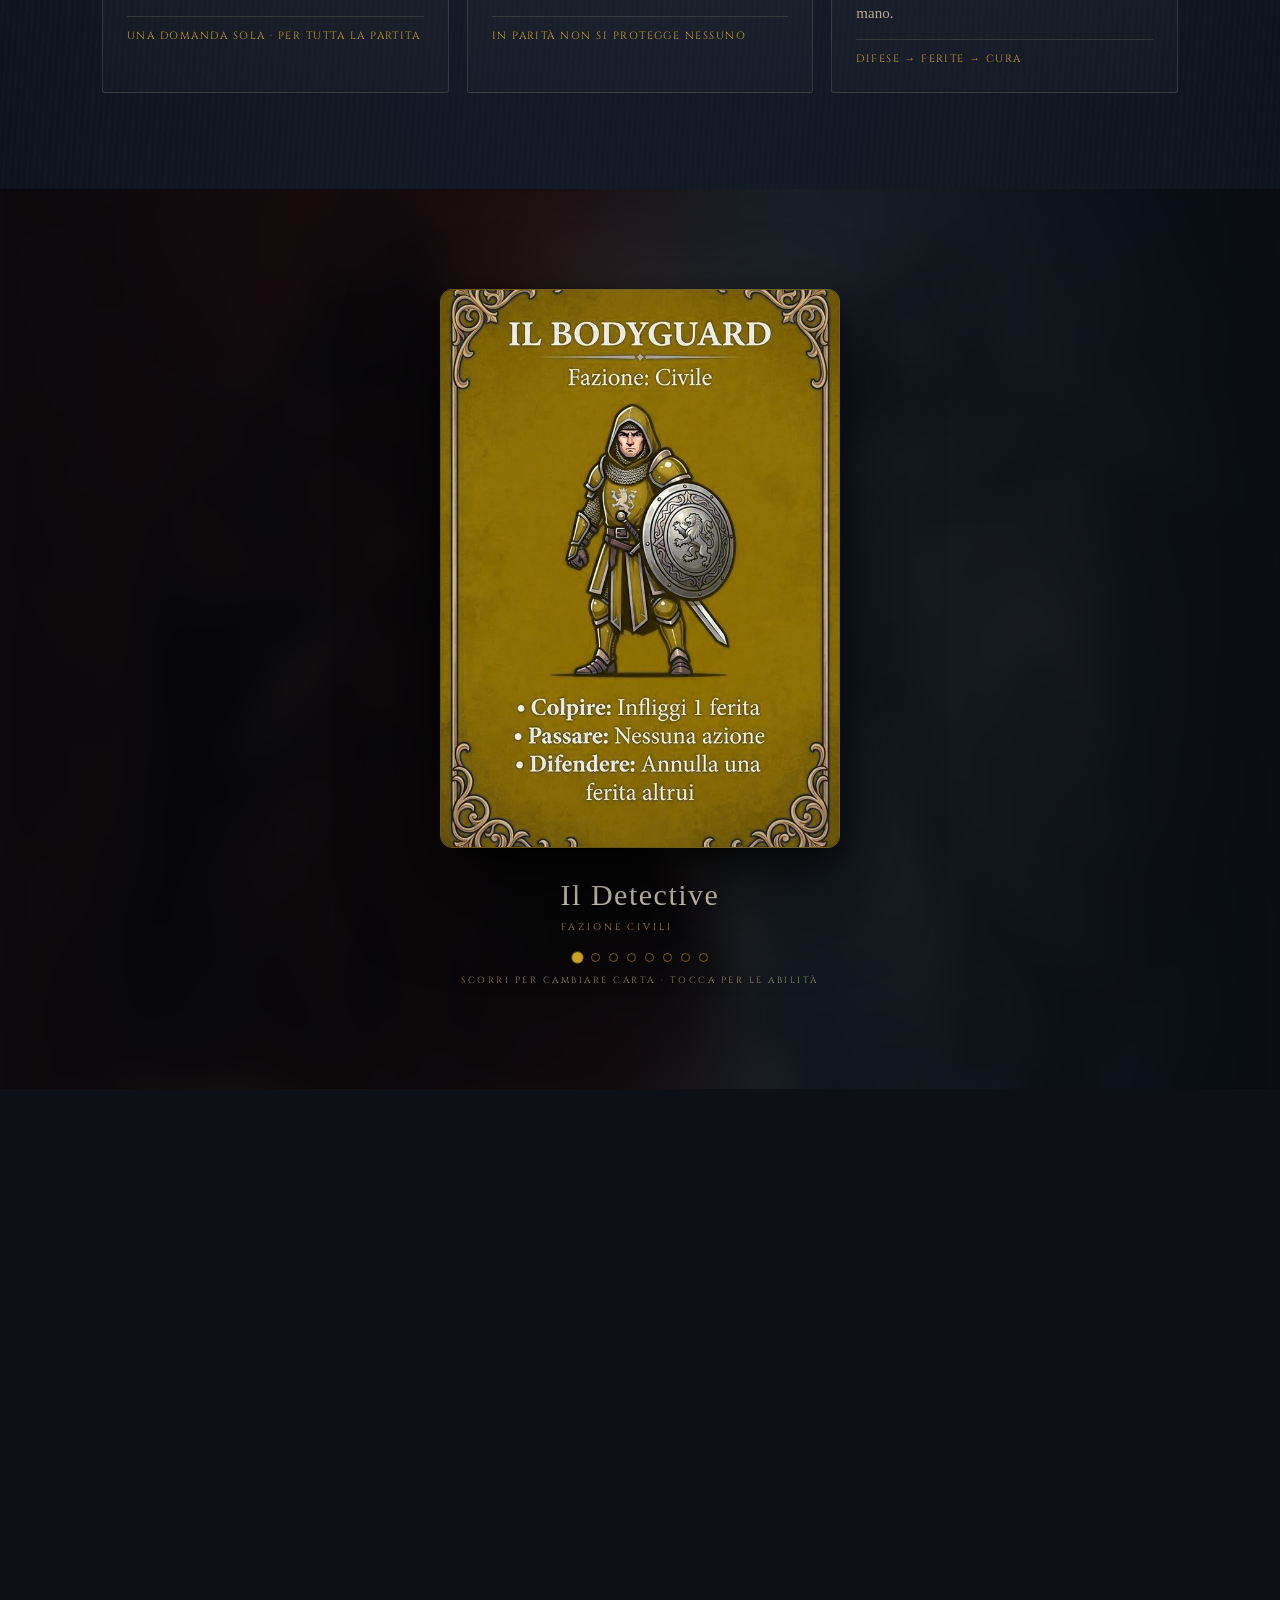
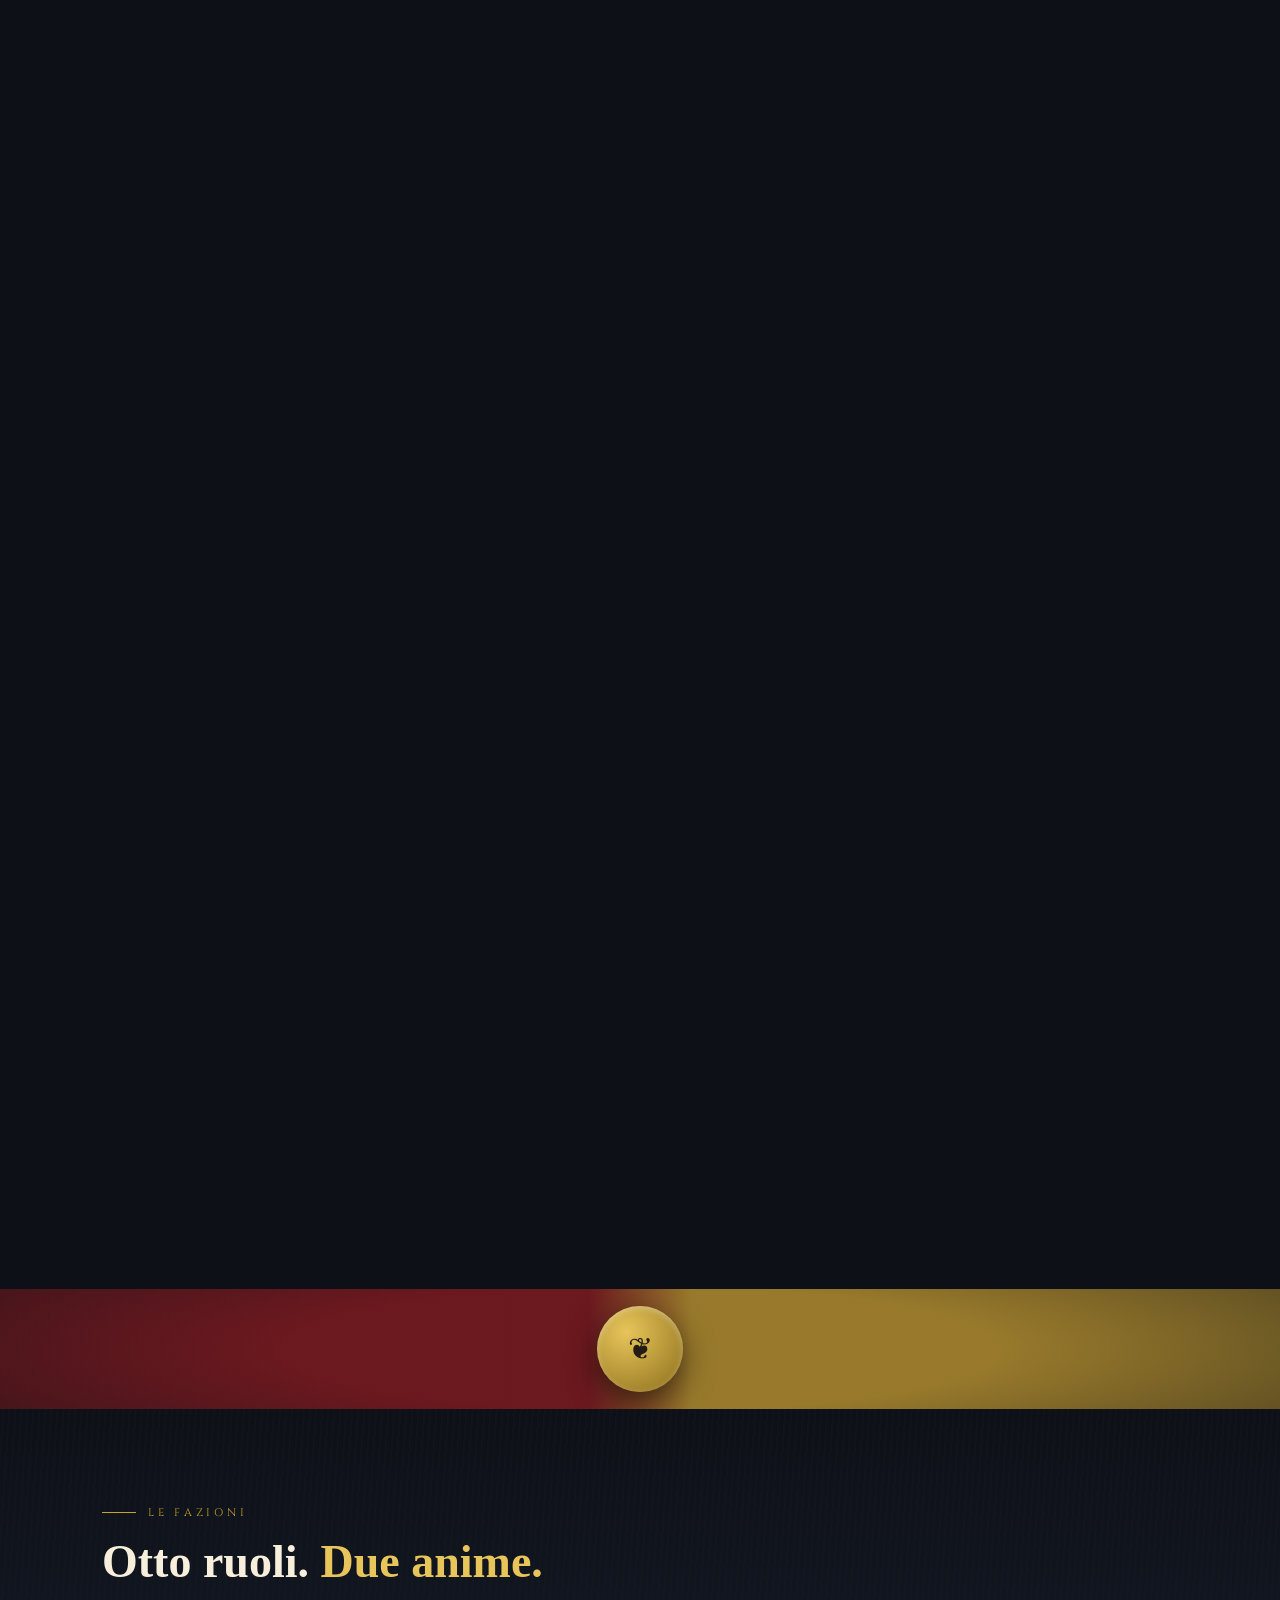
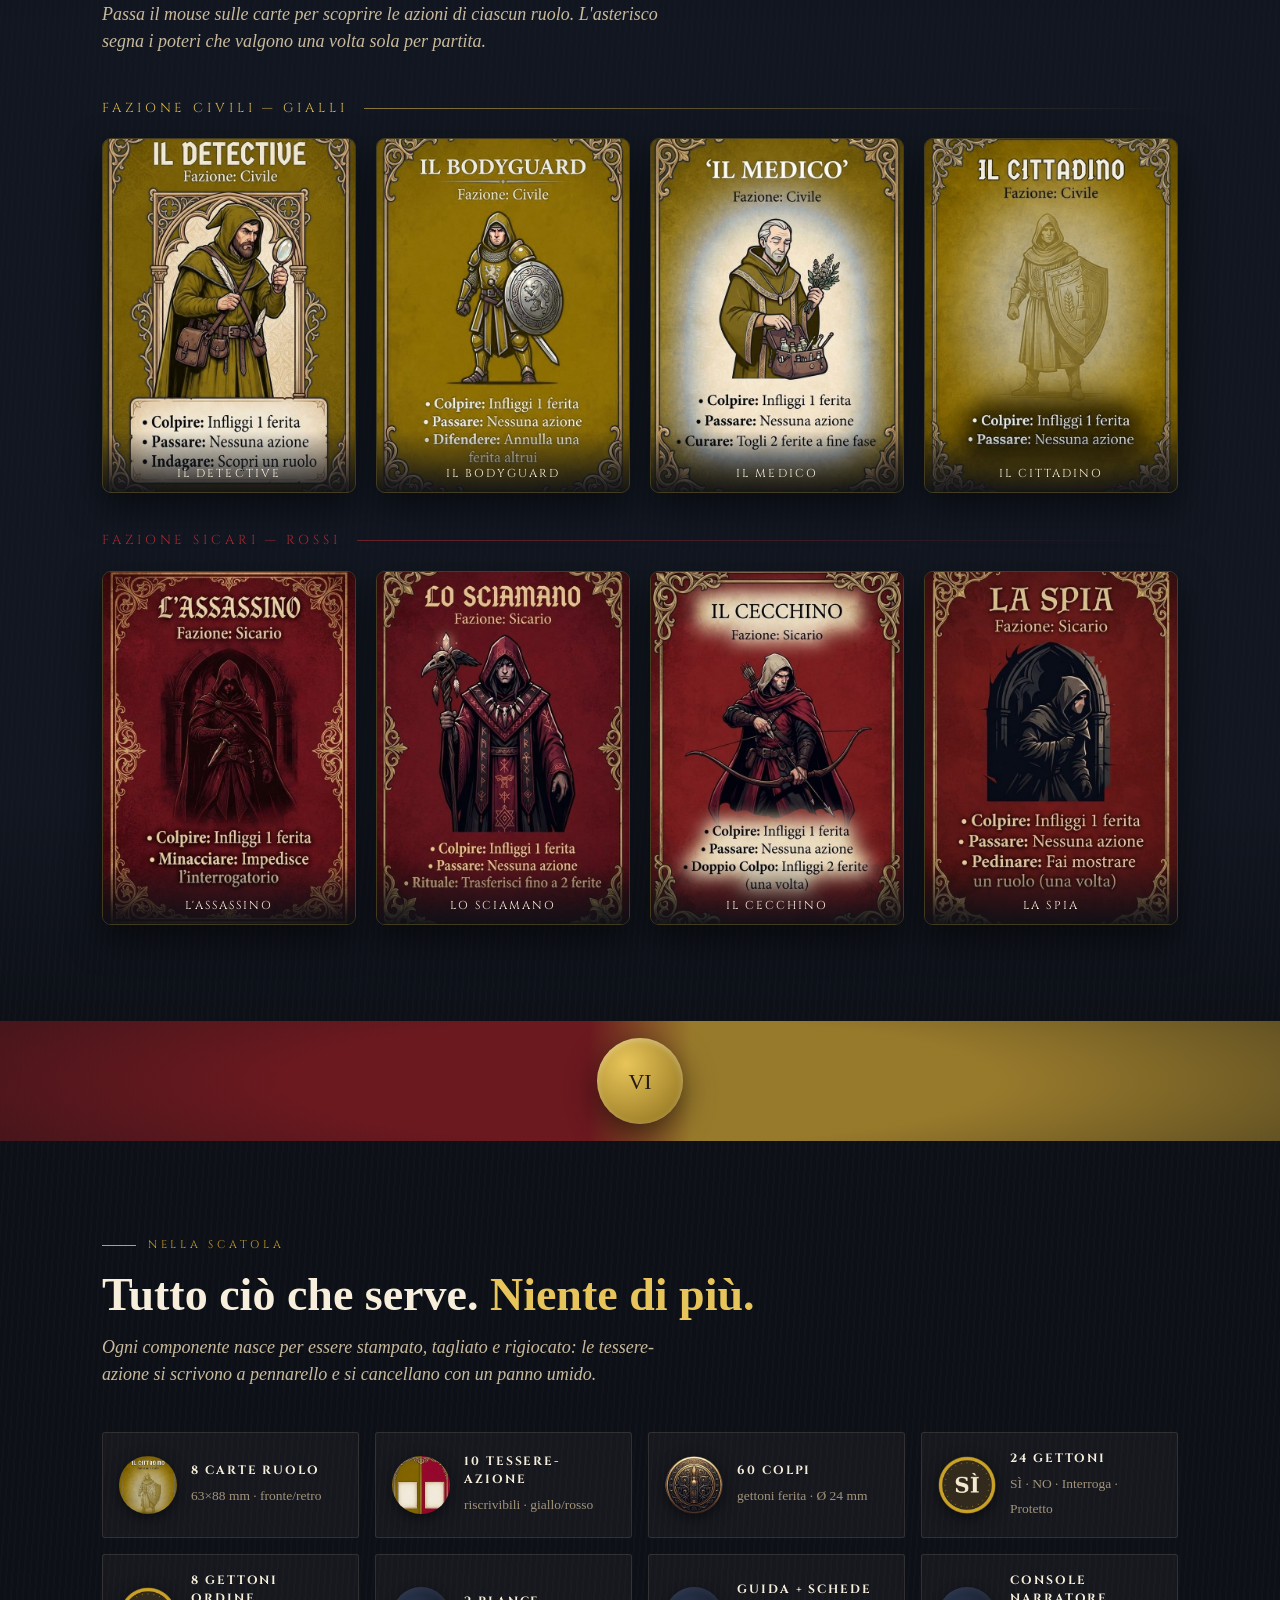
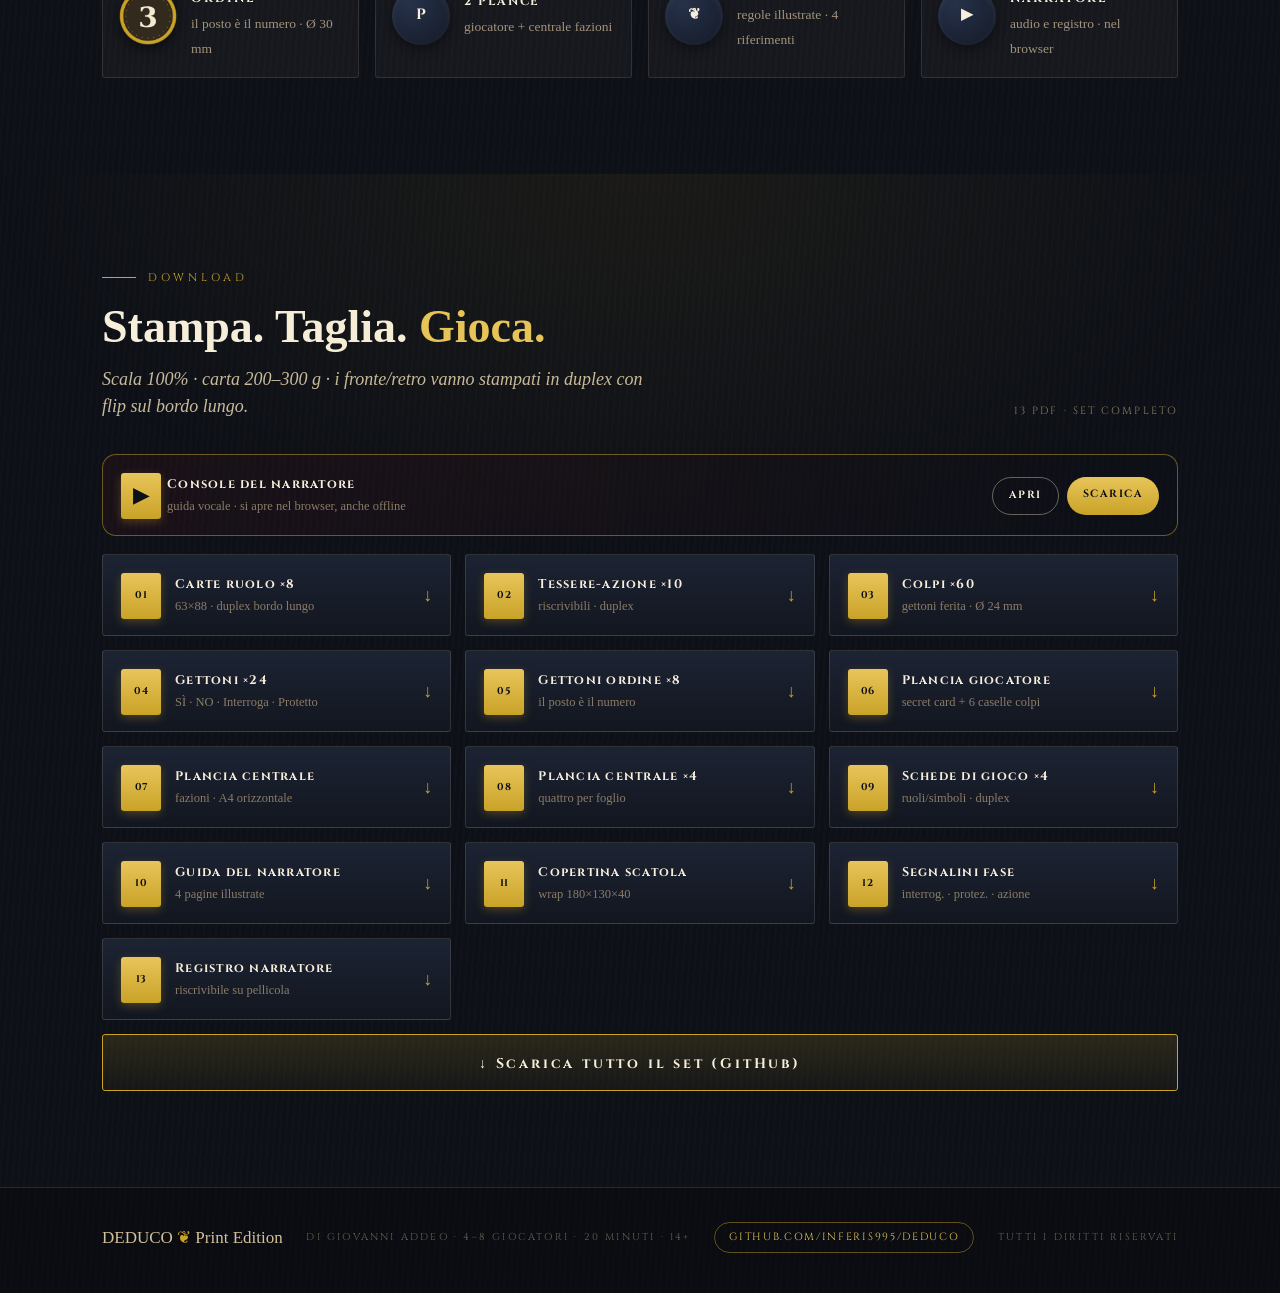
==== commit 6da9b66b: "Deploy: meta OpenGraph DEDUCO" ====
--- a/index.html
+++ b/index.html
@@ -6,6 +6,15 @@
 <meta name="theme-color" content="#0D1017">
 <title>DEDUCO — Un mandante. Otto sospetti. · Print &amp; Play</title>
 <meta name="description" content="Gioco di deduzione sociale per 4–8 giocatori. Scarica, stampa, taglia, gioca. Print & Play completo: carte, gettoni, plance, guida e console del narratore.">
+<meta property="og:type" content="website">
+<meta property="og:title" content="DEDUCO — Un mandante. Otto sospetti.">
+<meta property="og:description" content="Gioco di deduzione sociale 4–8 giocatori · Print & Play: scarica e stampa. Carte, gettoni, plance, guida e console del narratore.">
+<meta property="og:image" content="https://inferis995.github.io/deduco/assets/cover-trim.jpg">
+<meta property="og:url" content="https://inferis995.github.io/deduco/">
+<meta name="twitter:card" content="summary_large_image">
+<meta name="twitter:title" content="DEDUCO — Un mandante. Otto sospetti.">
+<meta name="twitter:description" content="Gioco di deduzione sociale 4–8 giocatori · Print & Play completo.">
+<meta name="twitter:image" content="https://inferis995.github.io/deduco/assets/cover-trim.jpg">
 <link rel="preconnect" href="">
 
 <style>
